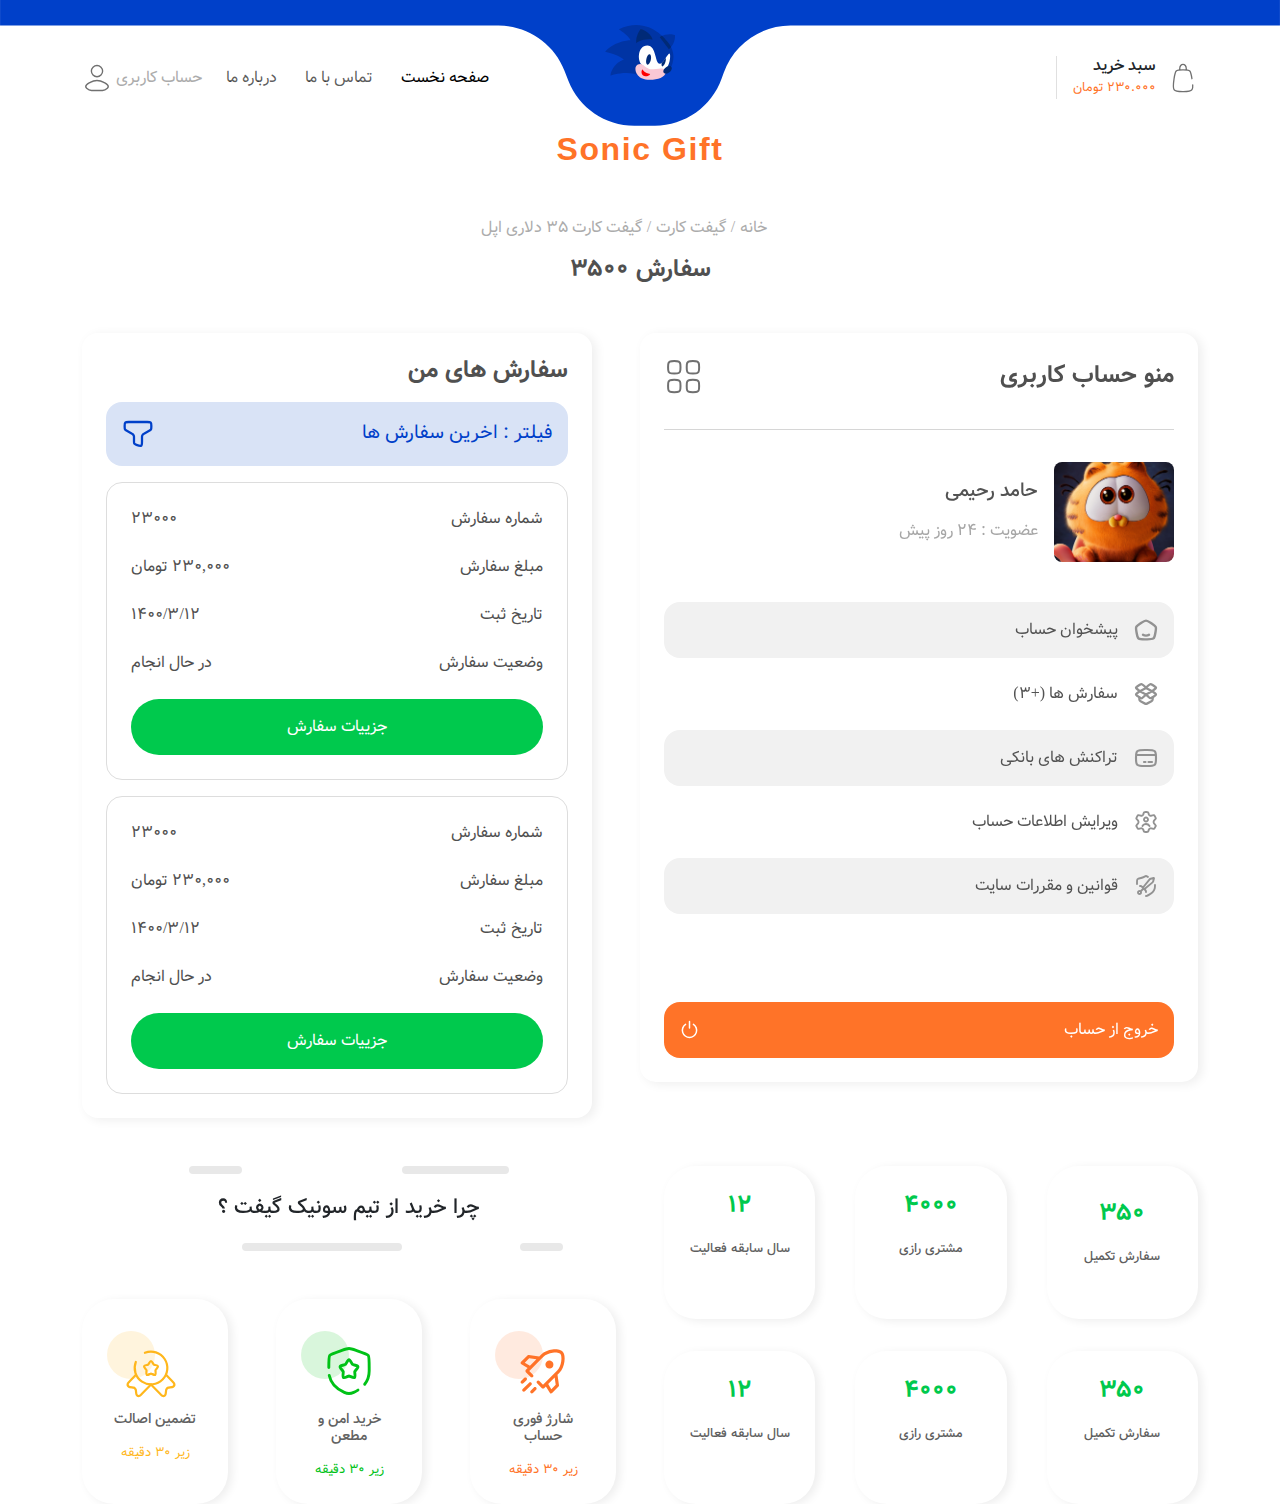
==== account.html @ 5f941d64 "completed" ====
<!DOCTYPE html>
<html lang="fa" dir="rtl">

<head>
    <meta charset="UTF-8">
    <meta name="viewport" content="width=device-width, initial-scale=1.0">
    <link rel="stylesheet" href="./assets/lib/bootstrap-5.3.2-dist/bootstrap-5.3.2-dist/css/bootstrap.rtl.min.css">
    <link rel="stylesheet" href="./font.css">
    <link rel="stylesheet" href="./main.css">
    <link rel="stylesheet" href="./account.css">

    <title>Sonic</title>
</head>

<body>
    <header>
        <div class="header-bg position-relative">

            <svg xmlns="http://www.w3.org/2000/svg" width="723" height="71" viewBox="0 0 723 71" fill="none">
                <path
                    d="M321.036 45.558L318.827 39.905C312.832 24.5618 298.044 14.463 281.571 14.463H81.3375H0V0H723V14.463H613.546H446.493C429.563 14.463 414.466 25.1212 408.8 41.0747L407.623 44.3883C401.956 60.3417 386.86 71 369.93 71H358.293C341.82 71 327.032 60.9012 321.036 45.558Z"
                    fill="#0040C9" />
            </svg>
            <a href="/" class="logo-container d-inline-block position-absolute z-1 top-50 start-50  translate-middle">

                <svg xmlns="http://www.w3.org/2000/svg" width="50" height="40" viewBox="0 0 50 40" fill="none">
                    <path
                        d="M9.88091 2.99971C9.88091 2.99971 16.4885 7.20442 18.2903 10.8081C18.2903 10.8081 7.7704 10.6603 0 19.0317C0 19.0317 8.08013 20.4184 13.5162 24.5971C13.5162 24.5971 5.48384 27.1564 3.87542 36.0353C3.87542 36.0353 17.2383 31.3655 26.3802 36.9949C26.3802 36.9949 45.3694 38.5892 48.2558 27.3564C50.337 19.2545 47.0723 14.7727 43.5175 10.8092C43.5175 10.8092 30.8425 -6.88012 9.88091 2.99971Z"
                        fill="#0034A4" />
                    <path
                        d="M45.6495 17.3985C45.6495 17.3985 50.6498 13.2775 49.9281 7.07205C49.9281 7.07205 44.4041 5.08978 39.1289 8.71633L45.6495 17.3985Z"
                        fill="#0034A4" />
                    <path
                        d="M30.2491 14.6914C36.8773 14.6914 35.4982 27.737 39.1139 27.737C41.5244 27.737 44.764 20.2817 45.9692 20.2817C47.2994 20.2817 46.4768 31.8482 41.2396 32.5068L29.3634 33.2121L27.2366 29.2433C22.67 26.9023 23.0188 14.6914 30.2491 14.6914Z"
                        fill="white" />
                    <path
                        d="M21.7422 31.4532C21.7422 30.0165 22.5823 27.9462 25.1242 27.9462C27.6662 27.9462 28.7138 30.8131 32.0915 31.5781C34.2118 32.0585 39.4902 30.5218 41.4258 31.2739C42.7386 31.7846 43.7178 32.6041 43.5145 33.7908C42.9092 37.338 37.8492 39.1768 32.0187 39.1768C23.3256 39.1768 21.7422 33.5289 21.7422 31.4532Z"
                        fill="#FAC8D5" />
                    <path
                        d="M32.7161 24.991C32.2532 27.0395 31.1697 28.5371 30.2948 28.3349C29.4211 28.1328 29.0874 26.3092 29.5504 24.2606C30.0133 22.2121 31.0968 20.7145 31.9717 20.9167C32.8455 21.1177 33.1791 22.9424 32.7161 24.991Z"
                        fill="#002A77" />
                    <path
                        d="M40.5445 27.0431C40.2684 28.2809 40.338 29.3079 40.7814 29.5492C41.3585 29.8644 42.342 28.7298 42.9767 27.0148C43.519 25.551 43.6287 24.1447 43.2907 23.5665C42.4213 24.8674 41.465 26.2422 40.5445 27.0431Z"
                        fill="#002A77" />
                    <path
                        d="M26.6506 31.6836C26.6506 31.6836 28.3373 34.7026 32.304 34.9972C32.304 34.9972 31.6161 36.6534 28.9513 36.6534C26.2865 36.6534 25.3986 33.8213 26.6506 31.6836Z"
                        fill="#FF0000" />
                    <path
                        d="M45.4743 34.1588C43.8507 35.113 42.1749 34.9489 41.7315 33.7915C41.2881 32.6341 42.2444 30.9213 43.8692 29.9671C45.4928 29.0129 47.1686 29.177 47.612 30.3345C48.0543 31.4919 47.098 33.2035 45.4743 34.1588Z"
                        fill="#002A77" />
                    <path
                        d="M27.6424 10.6119C31.3668 9.67071 34.0315 10.4195 34.0315 10.4195C32.3535 4.81286 25.5797 2.91644 25.5797 2.91644C25.5797 2.91644 21.7684 7.31677 22.3227 12.9897C23.1182 12.3844 24.7972 11.3313 27.6424 10.6119Z"
                        fill="#002A77" />
                    <path
                        d="M47.1895 15.7647C46.1973 13.9183 44.8801 12.3197 43.5162 10.7993C43.5162 10.7993 42.5664 9.47995 40.7699 7.76611C40.2244 8.0302 39.6756 8.33232 39.1289 8.70834L45.6495 17.3905C45.6495 17.3905 46.3505 16.8124 47.1895 15.7647Z"
                        fill="#002A77" />
                </svg>
            </a>
            <div class="menu-container d-flex justify-content-between align-items-center container mx-auto pt-4">
                <div class="right">
                    <div class="basket-container d-flex justify-content-start align-items-center gap-12">
                        <div class="basket-icon position-relative">
                            <span class="basket-dot position-absolute"></span>
                            <span class="basket-dot position-absolute"></span>
                            <span class="basket-notif position-absolute"></span>
                            <svg xmlns="http://www.w3.org/2000/svg" width="17" height="23" viewBox="0 0 17 23"
                                fill="none">
                                <path
                                    d="M6.00241 5.2V4.15C6.00241 3.31457 6.26555 2.51335 6.73395 1.92261C7.20234 1.33187 7.83762 1 8.50003 1C9.16244 1 9.79772 1.33187 10.2661 1.92261C10.7345 2.51335 10.9977 3.31457 10.9977 4.15V5.2M15.3468 12.0523C14.859 8.77525 14.6159 7.1362 13.6901 6.1681C12.7668 5.2 11.4447 5.2 8.79975 5.2H8.20032C5.55617 5.2 4.2341 5.2 3.30914 6.1681C2.38419 7.1362 2.14109 8.77525 1.65322 12.0523C0.96804 16.6607 0.625866 18.9644 1.62491 20.4827C2.62396 22.001 4.48219 22 8.19949 22H8.80058C12.5179 22 14.3769 22 15.3752 20.4827C15.9546 19.6007 16.0828 18.4562 15.9546 16.75"
                                    stroke="#707070" stroke-linecap="round" />
                            </svg>
                        </div>
                        <div class="basket-price pe-3">
                            <h6>سبد خرید</h6>
                            <span class="txt-second">230.000 تومان</span>
                        </div>
                    </div>
                    <div class="search-container"></div>
                </div>
                <div class="left text-end">
                    <nav class="navbar navbar-expand-lg ">
                        <div class="container-fluid gap-3 m-0 p-0">

                            <button class="navbar-toggler" type="button" data-bs-toggle="collapse"
                                data-bs-target="#navbarNavDropdown" aria-controls="navbarNavDropdown"
                                aria-expanded="false" aria-label="Toggle navigation">
                                <span class="navbar-toggler-icon"></span>
                            </button>
                            <div class="collapse navbar-collapse" id="navbarNavDropdown">
                                <ul class="navbar-nav gap-12">
                                    <li class="nav-item">
                                        <a class="nav-link active" aria-current="page" href="#">صفحه نخست</a>
                                    </li>

                                    <li class="nav-item">
                                        <a class="nav-link" href="#">تماس با ما</a>
                                    </li>

                                    <li class="nav-item">
                                        <a class="nav-link" href="#">درباره ما</a>
                                    </li>


                                </ul>
                            </div>
                            <a class="navbar-brand txt-light m-0" href="#">

                                حساب کاربری
                                <svg xmlns="http://www.w3.org/2000/svg" width="22" height="22" viewBox="0 0 22 22"
                                    fill="none">
                                    <path
                                        d="M6.0298 14.1918C4.73271 14.9636 1.33188 16.5403 3.40355 18.5139C4.41463 19.4773 5.54121 20.1666 6.95746 20.1666H15.0406C16.4578 20.1666 17.5844 19.4773 18.5955 18.5139C20.6671 16.5403 17.2663 14.9636 15.9692 14.1918C14.4639 13.3025 12.7475 12.8334 10.999 12.8334C9.25063 12.8334 7.53516 13.3025 6.0298 14.1918ZM15.125 5.95831C15.125 7.05233 14.6904 8.10154 13.9168 8.87513C13.1432 9.64872 12.094 10.0833 11 10.0833C9.90595 10.0833 8.85674 9.64872 8.08315 8.87513C7.30956 8.10154 6.87496 7.05233 6.87496 5.95831C6.87496 4.8643 7.30956 3.81509 8.08315 3.0415C8.85674 2.26791 9.90595 1.83331 11 1.83331C12.094 1.83331 13.1432 2.26791 13.9168 3.0415C14.6904 3.81509 15.125 4.8643 15.125 5.95831Z"
                                        stroke="#707070" stroke-linecap="round" stroke-linejoin="round" />
                                </svg>
                            </a>
                        </div>
                    </nav>
                </div>
            </div>
        </div>
        <h1 class="txt-second main-page-title text-center mt-4"> Sonic Gift</h1>
    </header>

    <main>

        <section class="page-details container mt-5">
            <div class=" page-details-header text-center">
                <nav class="breadcrumb-container">

                    <ul class="d-flex justify-content-center align-items-center">
                        <li><a href="">خانه </a></li>
                        <li><a href="">گیفت کارت </a></li>
                        <li><a href="">گیفت کارت 35 دلاری اپل</a></li>
                    </ul>

                </nav>
                <h2>سفارش 3500</h2>
            </div>
            <div class="mt-5 d-flex justify-content-between align-items-start gap-5">
                <div
                    class="account-info account-card rounded-4 p-4 d-flex flex-column justify-content-start align-items-start gap-3 ">
                    <div class="header w-100 d-flex justify-content-between align-items-center">
                        <h2>منو حساب کاربری</h2>
                        <svg xmlns="http://www.w3.org/2000/svg" width="20" height="19" viewBox="0 0 20 19" fill="none">
                            <path
                                d="M2.03711 13.9841C2.03711 12.7882 2.03711 12.1903 2.30657 11.7507C2.45722 11.5046 2.66378 11.298 2.90994 11.1474C3.34868 10.8779 3.9474 10.8779 5.14327 10.8779C6.33914 10.8779 6.93707 10.8779 7.37659 11.1474C7.62276 11.298 7.82932 11.5046 7.97996 11.7507C8.24942 12.1895 8.24942 12.7882 8.24942 13.9841C8.24942 15.1799 8.24942 15.7779 7.97996 16.2182C7.82932 16.4636 7.62276 16.6701 7.37659 16.8208C6.93785 17.0902 6.33914 17.0902 5.14327 17.0902C3.9474 17.0902 3.34946 17.0902 2.90994 16.8208C2.66405 16.6704 2.45728 16.4639 2.30657 16.2182C2.03711 15.7779 2.03711 15.1799 2.03711 13.9841ZM11.3556 13.9841C11.3556 12.7882 11.3556 12.1903 11.625 11.7507C11.7757 11.5046 11.9822 11.298 12.2284 11.1474C12.6672 10.8779 13.2659 10.8779 14.4617 10.8779C15.6576 10.8779 16.2555 10.8779 16.6958 11.1474C16.9412 11.298 17.1478 11.5046 17.2984 11.7507C17.5679 12.1895 17.5679 12.7882 17.5679 13.9841C17.5679 15.1799 17.5679 15.7779 17.2984 16.2182C17.1477 16.4636 16.9413 16.6701 16.6958 16.8208C16.2555 17.0902 15.6576 17.0902 14.4617 17.0902C13.2659 17.0902 12.6679 17.0902 12.2284 16.8208C11.9825 16.6704 11.7758 16.4639 11.625 16.2182C11.3556 15.7779 11.3556 15.1799 11.3556 13.9841ZM2.03711 4.66561C2.03711 3.46973 2.03711 2.8718 2.30657 2.43228C2.45722 2.18612 2.66378 1.97956 2.90994 1.82891C3.34868 1.55945 3.9474 1.55945 5.14327 1.55945C6.33914 1.55945 6.93707 1.55945 7.37659 1.82891C7.62276 1.97956 7.82932 2.18612 7.97996 2.43228C8.24942 2.87102 8.24942 3.46973 8.24942 4.66561C8.24942 5.86148 8.24942 6.45941 7.97996 6.89893C7.82932 7.1451 7.62276 7.35165 7.37659 7.5023C6.93785 7.77176 6.33914 7.77176 5.14327 7.77176C3.9474 7.77176 3.34946 7.77176 2.90994 7.5023C2.66396 7.35169 2.45718 7.14491 2.30657 6.89893C2.03711 6.46019 2.03711 5.86148 2.03711 4.66561ZM11.3556 4.66561C11.3556 3.46973 11.3556 2.8718 11.625 2.43228C11.7757 2.18612 11.9822 1.97956 12.2284 1.82891C12.6672 1.55945 13.2659 1.55945 14.4617 1.55945C15.6576 1.55945 16.2555 1.55945 16.6958 1.82891C16.9412 1.97956 17.1478 2.18612 17.2984 2.43228C17.5679 2.87102 17.5679 3.46973 17.5679 4.66561C17.5679 5.86148 17.5679 6.45941 17.2984 6.89893C17.1478 7.1451 16.9412 7.35165 16.6958 7.5023C16.2555 7.77176 15.6576 7.77176 14.4617 7.77176C13.2659 7.77176 12.6679 7.77176 12.2284 7.5023C11.9824 7.35169 11.7757 7.14491 11.625 6.89893C11.3556 6.46019 11.3556 5.86148 11.3556 4.66561Z"
                                stroke="#707070" stroke-linecap="round" stroke-linejoin="round" />
                        </svg>
                    </div>
                    <span class="hr-line d-inline-block w-100 my-3"></span>
                    <div class="profile d-flex justify-content-start align-items-center gap-3">
                        <div class="img-container rounded-3 overflow-hidden"
                            style="background-image: url(./assets/images/profile.jfif);">
                        </div>
                        <div>
                            <h5>حامد رحیمی</h5>
                            <p class="mt-3">عضویت : 24 روز پیش</p>
                        </div>
                    </div>

                    <ul class="account-tabs w-100 p-0 my-4 d-flex flex-column justify-content-start align-items-start gap-2"
                        id="account-tab" role="tablist">
                        <li class="p-3 rounded-4 w-100" role="presentation">
                            <button class="d-flex justify-content-start align-items-center gap-3 " id="account-main-tab"
                                data-bs-toggle="pill" data-bs-target="#main" type="button" role="tab"
                                aria-controls="account-main" aria-selected="true">
                                <svg xmlns="http://www.w3.org/2000/svg" width="15" height="14" viewBox="0 0 15 14"
                                    fill="none">
                                    <g clip-path="url(#clip0_339_3375)">
                                        <path
                                            d="M9.375 9.91663C8.875 10.2795 8.21875 10.5 7.5 10.5C6.78125 10.5 6.125 10.2795 5.625 9.91663"
                                            stroke="#929292" stroke-width="1.5" stroke-linecap="round"
                                            stroke-linejoin="round" />
                                        <path
                                            d="M1.47003 7.70813C1.24878 6.36763 1.13878 5.69796 1.41003 5.10354C1.68128 4.50913 2.28378 4.10313 3.48815 3.29054L4.38815 2.68329C5.88628 1.67238 6.63565 1.16663 7.50065 1.16663C8.3644 1.16663 9.11315 1.67238 10.6119 2.68329L11.5119 3.29054C12.7163 4.10313 13.3182 4.50971 13.59 5.10354C13.8613 5.69796 13.7513 6.36763 13.5307 7.70754L13.3425 8.85088C13.03 10.7502 12.8732 11.6999 12.1432 12.2669C11.4132 12.8339 10.3463 12.8333 8.21253 12.8333H6.78753C4.65315 12.8333 3.58628 12.8333 2.85628 12.2669C2.12628 11.6999 1.97003 10.7502 1.65753 8.85029L1.47003 7.70813Z"
                                            stroke="#929292" stroke-width="1.5" stroke-linecap="round"
                                            stroke-linejoin="round" />
                                    </g>
                                    <defs>
                                        <clipPath id="clip0_339_3375">
                                            <rect width="15" height="14" fill="white" />
                                        </clipPath>
                                    </defs>
                                </svg>
                                پیشخوان حساب
                            </button>
                        </li>
                        <li class="p-3 rounded-4 w-100" role="presentation">
                            <button class="d-flex justify-content-start align-items-center gap-3 active"
                                id="account-orders-tab" data-bs-toggle="pill" data-bs-target="#orders" type="button"
                                role="tab" aria-controls="account-orders" aria-selected="false">
                                <svg xmlns="http://www.w3.org/2000/svg" width="16" height="16" viewBox="0 0 16 16"
                                    fill="none">
                                    <g clip-path="url(#clip0_339_3391)">
                                        <path
                                            d="M3.55518 10.2227V11.5554C3.55518 12.32 3.69184 12.5587 4.37451 12.9067L7.33718 14.418C7.98784 14.75 8.01184 14.75 8.66251 14.418L11.6252 12.9067C12.3078 12.5587 12.4445 12.32 12.4445 11.5554V10.222M7.99984 3.92603L12.0738 6.14803L7.99984 8.37003L3.92584 6.14803L7.99984 3.92603Z"
                                            stroke="#929292" stroke-width="1.5" stroke-linecap="round"
                                            stroke-linejoin="round" />
                                        <path
                                            d="M9.73067 2.19338L8 3.75738L6.26934 2.19271C5.65867 1.64138 5.35334 1.36538 4.98 1.33604C4.60667 1.30671 4.26467 1.53138 3.58 1.98138L2.34267 2.79604C1.67867 3.23271 1.34667 3.45138 1.33467 3.77604C1.32267 4.10071 1.63734 4.34471 2.26734 4.83271L3.878 6.08138L2.26667 7.33004C1.63667 7.81804 1.32134 8.06204 1.33334 8.38671C1.34534 8.71138 1.678 8.93004 2.342 9.36671L4.244 10.6174C4.60934 10.8574 4.79134 10.9774 4.99067 10.9614C5.18934 10.946 5.352 10.7987 5.67734 10.5047L8 8.40471L9.73067 9.97004C10.3413 10.5214 10.646 10.7974 11.0193 10.8267C11.3927 10.856 11.7347 10.6314 12.4193 10.1814L13.6573 9.36671C14.322 8.93004 14.654 8.71138 14.6667 8.38671C14.6793 8.06204 14.3633 7.81804 13.7333 7.33004L12.1227 6.08138L13.7333 4.83271C14.3633 4.34471 14.6787 4.10071 14.6667 3.77604C14.6547 3.45138 14.322 3.23271 13.6573 2.79604L12.4187 1.98138C11.7347 1.53138 11.392 1.30671 11.0193 1.33604C10.6467 1.36538 10.3413 1.64204 9.73067 2.19338Z"
                                            stroke="#929292" stroke-width="1.5" stroke-linecap="round"
                                            stroke-linejoin="round" />
                                    </g>
                                    <defs>
                                        <clipPath id="clip0_339_3391">
                                            <rect width="16" height="16" fill="white" />
                                        </clipPath>
                                    </defs>
                                </svg>
                                سفارش ها (+3)
                            </button>
                        </li>
                        <li class="p-3 rounded-4 w-100" role="presentation">
                            <button class="d-flex justify-content-start align-items-center gap-3" id="account-lists-tab"
                                data-bs-toggle="pill" data-bs-target="#lists" type="button" role="tab"
                                aria-controls="account-lists" aria-selected="false">
                                <svg xmlns="http://www.w3.org/2000/svg" width="17" height="17" viewBox="0 0 17 17"
                                    fill="none">
                                    <path
                                        d="M7.08317 11.3334H8.14567M10.2707 11.3334H12.7498M1.4165 6.37504H15.5832M1.4165 8.50004C1.4165 5.99467 1.4165 4.74162 2.16238 3.90508C2.28185 3.77097 2.41266 3.64772 2.5548 3.53533C3.44375 2.83337 4.77471 2.83337 7.43734 2.83337H9.56234C12.225 2.83337 13.5559 2.83337 14.4442 3.53462C14.5868 3.64796 14.7178 3.77144 14.8373 3.90508C15.5832 4.74092 15.5832 5.99467 15.5832 8.50004C15.5832 11.0054 15.5832 12.2585 14.8373 13.095C14.7172 13.2294 14.5857 13.3531 14.4442 13.4647C13.5559 14.1667 12.2257 14.1667 9.56234 14.1667H7.43734C4.77471 14.1667 3.44375 14.1667 2.5548 13.4655C2.41353 13.3535 2.28223 13.2296 2.16238 13.095C1.4165 12.2592 1.4165 11.0054 1.4165 8.50004Z"
                                        stroke="#929292" stroke-width="1.5" stroke-linecap="round"
                                        stroke-linejoin="round" />
                                </svg>
                                تراکنش های بانکی
                            </button>
                        </li>
                        <li class="p-3 rounded-4 w-100" role="presentation">
                            <button class="d-flex justify-content-start align-items-center gap-3" id="account-edit-tab"
                                data-bs-toggle="pill" data-bs-target="#edit" type="button" role="tab"
                                aria-controls="account-edit" aria-selected="false">
                                <svg xmlns="http://www.w3.org/2000/svg" width="19" height="19" viewBox="0 0 19 19"
                                    fill="none">
                                    <path
                                        d="M16.8768 5.65328L16.4857 4.97562C16.1905 4.46262 16.0424 4.20612 15.7907 4.10399C15.5397 4.00108 15.2555 4.08262 14.6863 4.24333L13.7205 4.51566C13.3571 4.59958 12.9763 4.55208 12.6454 4.38108L12.3786 4.22749C12.0943 4.04534 11.8758 3.77711 11.7547 3.46195L11.4903 2.67187C11.3162 2.14937 11.2291 1.88812 11.0225 1.73928C10.8158 1.58887 10.5403 1.58887 9.99091 1.58887H9.1082C8.55879 1.58887 8.28408 1.58887 8.07666 1.73928C7.87003 1.88812 7.78374 2.14937 7.60958 2.67187L7.34516 3.46195C7.22394 3.77722 7.00507 4.04547 6.72054 4.22749L6.45374 4.38187C6.12283 4.55208 5.74124 4.59958 5.37866 4.51645L4.41283 4.24333C3.84362 4.08262 3.55941 4.00187 3.30845 4.10399C3.0567 4.20612 2.90866 4.46262 2.61337 4.97483L2.22308 5.65328C1.94599 6.13462 1.80745 6.37449 1.83437 6.6302C1.86129 6.8867 2.04654 7.09253 2.41704 7.50499L3.23324 8.41778C3.43274 8.67033 3.57445 9.11049 3.57445 9.50633C3.57445 9.90216 3.43274 10.3423 3.23404 10.5949L2.41704 11.5069C2.04654 11.9193 1.86129 12.126 1.83437 12.3817C1.80745 12.6374 1.9452 12.878 2.22229 13.3586L2.61337 14.037C2.90866 14.5492 3.0567 14.8057 3.30845 14.9079C3.5602 15.01 3.84362 14.93 4.41283 14.7685L5.37866 14.4962C5.74195 14.413 6.12293 14.4607 6.45453 14.6308L6.72054 14.7844C7.00554 14.9665 7.22404 15.2356 7.34437 15.5507L7.60878 16.34C7.78295 16.8625 7.87003 17.1237 8.07666 17.2742C8.28408 17.423 8.55879 17.423 9.1082 17.423H9.99091C10.5403 17.423 10.8158 17.423 11.0225 17.2734C11.2291 17.1237 11.3162 16.8625 11.4895 16.34L11.7547 15.5507C11.8751 15.2348 12.0936 14.9665 12.3786 14.7844L12.6446 14.6308C12.9771 14.4606 13.3571 14.4123 13.7212 14.4962L14.6871 14.7685C15.2555 14.93 15.5397 15.0108 15.7907 14.9087C16.0424 14.8057 16.1905 14.5492 16.4857 14.037L16.876 13.3586C17.1531 12.878 17.2917 12.6382 17.2647 12.3817C17.2378 12.1252 17.0526 11.9193 16.6821 11.5069L15.8659 10.5949C15.6664 10.3415 15.5247 9.90216 15.5247 9.50633C15.5247 9.11049 15.6664 8.67033 15.8651 8.41778L16.6821 7.50499C17.0526 7.09333 17.2378 6.8867 17.2647 6.6302C17.2917 6.3737 17.1539 6.13462 16.8768 5.65328Z"
                                        stroke="#929292" stroke-width="1.5" stroke-linecap="round"
                                        stroke-linejoin="round" />
                                    <path
                                        d="M6.729 12.6667C7.0098 12.1803 7.41371 11.7765 7.90011 11.4957C8.3865 11.215 8.93824 11.0673 9.49984 11.0675C10.6842 11.0675 11.7173 11.7103 12.2707 12.6667M11.0832 7.52083C11.0832 7.94076 10.9164 8.34349 10.6194 8.64042C10.3225 8.93735 9.91976 9.10417 9.49984 9.10417C9.07991 9.10417 8.67718 8.93735 8.38025 8.64042C8.08332 8.34349 7.9165 7.94076 7.9165 7.52083C7.9165 7.10091 8.08332 6.69818 8.38025 6.40125C8.67718 6.10432 9.07991 5.9375 9.49984 5.9375C9.91976 5.9375 10.3225 6.10432 10.6194 6.40125C10.9164 6.69818 11.0832 7.10091 11.0832 7.52083Z"
                                        stroke="#929292" stroke-width="1.5" stroke-linecap="round"
                                        stroke-linejoin="round" />
                                </svg>
                                ویرایش اطلاعات حساب
                            </button>
                        </li>
                        <li class="p-3 rounded-4 w-100" role="presentation">
                            <button class="d-flex justify-content-start align-items-center gap-3"
                                id="account-policy-tab" data-bs-toggle="pill" data-bs-target="#policy" type="button"
                                role="tab" aria-controls="account-policy" aria-selected="false">
                                <svg xmlns="http://www.w3.org/2000/svg" width="19" height="19" viewBox="0 0 19 19"
                                    fill="none">
                                    <path
                                        d="M5.19729 15.485C4.97463 15.7078 4.67258 15.833 4.35761 15.8331C4.04264 15.8332 3.74054 15.7081 3.51777 15.4854C3.295 15.2628 3.16981 14.9607 3.16973 14.6458C3.16966 14.3308 3.29471 14.0287 3.51737 13.8059C3.62768 13.6956 3.75863 13.6081 3.90275 13.5484C4.04687 13.4887 4.20134 13.458 4.35733 13.458C4.51333 13.458 4.6678 13.4887 4.81192 13.5484C4.95604 13.6081 5.08699 13.6956 5.19729 13.8059C5.3076 13.9162 5.3951 14.0472 5.45479 14.1913C5.51449 14.3354 5.54521 14.4899 5.54521 14.6459C5.54521 14.8019 5.51449 14.9563 5.45479 15.1005C5.3951 15.2446 5.3076 15.3755 5.19729 15.4858M4.75317 9.50004H5.04688C5.25492 9.49998 5.46093 9.54092 5.65315 9.62052C5.84536 9.70013 6.02 9.81683 6.16708 9.96396L9.03925 12.8361C9.3362 13.133 9.50308 13.5356 9.50317 13.9555V14.25M8.32042 11.875L14.6902 6.62946C14.9541 6.41294 15.141 6.11693 15.223 5.78554L15.8286 3.36462C15.8356 3.3379 15.8354 3.30983 15.8282 3.28318C15.8209 3.25653 15.8069 3.23223 15.7873 3.21271C15.7678 3.19318 15.7435 3.1791 15.7169 3.17187C15.6902 3.16463 15.6621 3.16449 15.6354 3.17146L13.2145 3.77708C12.8831 3.85906 12.5871 4.04594 12.3706 4.30987L7.125 10.6796M11.0121 2.29033C10.1808 1.81929 9.76442 1.58337 9.5 1.58337C9.23558 1.58337 8.81996 1.8185 7.9895 2.28954C7.18596 2.74554 6.34442 3.02737 5.52267 3.20075C3.89183 3.54592 3.07642 3.71771 2.72571 4.14283C2.375 4.56796 2.375 5.23533 2.375 6.5685V7.88662M9.5 17.4167C9.74911 17.4167 9.994 17.384 10.2347 17.3185C10.6226 17.2132 10.9883 16.986 11.719 16.53C13.3515 15.5135 14.1677 15.0061 14.7867 14.353C15.5443 13.5561 16.0949 12.5857 16.3907 11.5267C16.5886 10.8118 16.6203 10.0407 16.625 8.70837M5.14583 13.8542L7.52083 11.4792"
                                        stroke="#929292" stroke-width="1.5" stroke-linecap="round"
                                        stroke-linejoin="round" />
                                </svg>
                                قوانین و مقررات سایت
                            </button>
                        </li>
                    </ul>

                    <a href="#"
                        class="button-second d-flex justify-content-between align-items-center rounded-4 p-3 w-100 mt-5">
                        خروج از حساب

                        <svg xmlns="http://www.w3.org/2000/svg" width="19" height="19" viewBox="0 0 19 19" fill="none">
                            <path
                                d="M5.55978 4.35421C4.28456 5.20048 3.31572 6.43489 2.79671 7.87468C2.2777 9.31448 2.23609 10.8831 2.67806 12.3484C3.12002 13.8137 4.02207 15.0977 5.25064 16.0104C6.47922 16.9231 7.96903 17.4159 9.49951 17.4159C11.03 17.4159 12.5198 16.9231 13.7484 16.0104C14.977 15.0977 15.879 13.8137 16.321 12.3484C16.7629 10.8831 16.7213 9.31448 16.2023 7.87468C15.6833 6.43489 14.7145 5.20048 13.4392 4.35421M9.49991 1.58337V7.91671"
                                stroke="white" stroke-width="1.5" stroke-linecap="round" stroke-linejoin="round" />
                        </svg>
                    </a>


                </div>
                <div class="tab-content account-details account-card">


                    <div class="tab-pane fade   rounded-4 p-4" id="main" role="tabpanel" aria-labelledby="main-tab">
                        <h2>داشبورد حساب </h2>
                        <p class="my-3"> محمد خوش اومدید ! محمد نیستید ؟ <a href="#" class="txt-main">خروج از حساب</a>
                        </p>
                        <a href="#" class="py-3 px-4 rounded-4 button-main-light d-inline-block">بازدید از فروشگاه</a>
                    </div>
                    <div class="tab-pane fade show active w-100 rounded-4 p-4" id="orders" role="tabpanel"
                        aria-labelledby="orders-tab">
                        <div class="d-flex justify-content-start align-items-stretch gap-3 flex-column ">
                            <h2>سفارش های من</h2>
                            <div
                                class="button-main-light w-100 d-flex justify-content-between align-items-center p-3 rounded-4">
                                فیلتر : اخرین سفارش ها
                                <svg xmlns="http://www.w3.org/2000/svg" width="21" height="21" viewBox="0 0 21 21"
                                    fill="none">
                                    <path
                                        d="M16.625 2.625H4.375C3.13775 2.625 2.51913 2.625 2.135 2.9855C1.75088 3.346 1.75 3.927 1.75 5.08813V5.69188C1.75 6.59925 1.75 7.05338 1.9775 7.42963C2.205 7.80588 2.61887 8.04037 3.44925 8.50762L5.99813 9.94262C6.55462 10.2559 6.83375 10.4125 7.03325 10.5857C7.448 10.9454 7.7035 11.3689 7.819 11.8895C7.875 12.138 7.875 12.4303 7.875 13.0139V15.3501C7.875 16.1455 7.875 16.5436 8.0955 16.8534C8.316 17.164 8.708 17.3171 9.49025 17.6234C11.1344 18.2656 11.956 18.5867 12.5405 18.221C13.125 17.8552 13.125 17.0205 13.125 15.3492V13.013C13.125 12.4302 13.125 12.138 13.181 11.8886C13.2909 11.3786 13.5677 10.9199 13.9676 10.5849C14.1663 10.4125 14.4454 10.2559 15.0019 9.94175L17.5508 8.50675C18.3803 8.04038 18.7959 7.80675 19.0225 7.4305C19.25 7.05425 19.25 6.59925 19.25 5.691V5.08725C19.25 3.927 19.25 3.346 18.865 2.9855C18.4817 2.625 17.8631 2.625 16.625 2.625Z"
                                        stroke="#0040C9" stroke-width="1.5" />
                                </svg>
                            </div>
                            <div
                                class="order-detail p-4 rounded-4 d-flex flex-column justify-content-start align-items-start gap-4">

                                <div class="d-flex justify-content-between align-items-center w-100">
                                    <span class="title">شماره سفارش</span>
                                    <span class="status">23000</span>
                                </div>
                                <div class="d-flex justify-content-between align-items-center w-100">
                                    <span class="title">مبلغ سفارش</span>
                                    <span class="status">230,000 تومان</span>
                                </div>
                                <div class="d-flex justify-content-between align-items-center w-100">
                                    <span class="title">تاریخ ثبت</span>
                                    <span class="status">1400/3/12</span>
                                </div>
                                <div class="d-flex justify-content-between align-items-center w-100">
                                    <span class="title">وضعیت سفارش</span>
                                    <span class="status">در حال انجام</span>
                                </div>
                                <a href="#" class="button-success rounded-pill p-3 w-100 text-center">جزییات سفارش</a>
                            </div>
                            <div
                                class="order-detail p-4 rounded-4 d-flex flex-column justify-content-start align-items-start gap-4">

                                <div class="d-flex justify-content-between align-items-center w-100">
                                    <span class="title">شماره سفارش</span>
                                    <span class="status">23000</span>
                                </div>
                                <div class="d-flex justify-content-between align-items-center w-100">
                                    <span class="title">مبلغ سفارش</span>
                                    <span class="status">230,000 تومان</span>
                                </div>
                                <div class="d-flex justify-content-between align-items-center w-100">
                                    <span class="title">تاریخ ثبت</span>
                                    <span class="status">1400/3/12</span>
                                </div>
                                <div class="d-flex justify-content-between align-items-center w-100">
                                    <span class="title">وضعیت سفارش</span>
                                    <span class="status">در حال انجام</span>
                                </div>
                                <a href="#" class="button-success rounded-pill p-3 w-100 text-center">جزییات سفارش</a>
                            </div>
                        </div>
                    </div>
                    <div class="tab-pane fade  w-100 rounded-4 p-4" id="lists" role="tabpanel"
                        aria-labelledby="lists-tab">
                        <div class="d-flex justify-content-start align-items-stretch gap-3 flex-column ">
                            <h2>تراکنش های بانکی</h2>
                            <div
                                class="button-main-light w-100 d-flex justify-content-between align-items-center p-3 rounded-4">
                                فیلتر : اخرین تراکنش ها
                                <svg xmlns="http://www.w3.org/2000/svg" width="21" height="21" viewBox="0 0 21 21"
                                    fill="none">
                                    <path
                                        d="M16.625 2.625H4.375C3.13775 2.625 2.51913 2.625 2.135 2.9855C1.75088 3.346 1.75 3.927 1.75 5.08813V5.69188C1.75 6.59925 1.75 7.05338 1.9775 7.42963C2.205 7.80588 2.61887 8.04037 3.44925 8.50762L5.99813 9.94262C6.55462 10.2559 6.83375 10.4125 7.03325 10.5857C7.448 10.9454 7.7035 11.3689 7.819 11.8895C7.875 12.138 7.875 12.4303 7.875 13.0139V15.3501C7.875 16.1455 7.875 16.5436 8.0955 16.8534C8.316 17.164 8.708 17.3171 9.49025 17.6234C11.1344 18.2656 11.956 18.5867 12.5405 18.221C13.125 17.8552 13.125 17.0205 13.125 15.3492V13.013C13.125 12.4302 13.125 12.138 13.181 11.8886C13.2909 11.3786 13.5677 10.9199 13.9676 10.5849C14.1663 10.4125 14.4454 10.2559 15.0019 9.94175L17.5508 8.50675C18.3803 8.04038 18.7959 7.80675 19.0225 7.4305C19.25 7.05425 19.25 6.59925 19.25 5.691V5.08725C19.25 3.927 19.25 3.346 18.865 2.9855C18.4817 2.625 17.8631 2.625 16.625 2.625Z"
                                        stroke="#0040C9" stroke-width="1.5" />
                                </svg>
                            </div>
                            <div
                                class="order-detail p-4 rounded-4 d-flex flex-column justify-content-start align-items-start gap-4">

                                <div class="d-flex justify-content-between align-items-center w-100">
                                    <span class="title">شماره سفارش</span>
                                    <span class="status">23000</span>
                                </div>
                                <div class="d-flex justify-content-between align-items-center w-100">
                                    <span class="title">مبلغ سفارش</span>
                                    <span class="status">230,000 تومان</span>
                                </div>
                                <div class="d-flex justify-content-between align-items-center w-100">
                                    <span class="title">تاریخ ثبت</span>
                                    <span class="status">1400/3/12</span>
                                </div>
                                <div class="d-flex justify-content-between align-items-center w-100">
                                    <span class="title">وضعیت سفارش</span>
                                    <span class="status">در حال انجام</span>
                                </div>
                                <a href="#" class="button-main rounded-pill p-3 w-100 text-center">جزییات سفارش</a>
                            </div>
                            <div
                                class="order-detail p-4 rounded-4 d-flex flex-column justify-content-start align-items-start gap-4">

                                <div class="d-flex justify-content-between align-items-center w-100">
                                    <span class="title">شماره سفارش</span>
                                    <span class="status">23000</span>
                                </div>
                                <div class="d-flex justify-content-between align-items-center w-100">
                                    <span class="title">مبلغ سفارش</span>
                                    <span class="status">230,000 تومان</span>
                                </div>
                                <div class="d-flex justify-content-between align-items-center w-100">
                                    <span class="title">تاریخ ثبت</span>
                                    <span class="status">1400/3/12</span>
                                </div>
                                <div class="d-flex justify-content-between align-items-center w-100">
                                    <span class="title">وضعیت سفارش</span>
                                    <span class="status">در حال انجام</span>
                                </div>
                                <a href="#" class="button-main rounded-pill p-3 w-100 text-center">جزییات سفارش</a>
                            </div>
                        </div>
                    </div>
                    <div class="tab-pane shadow-card-0 fade w-100" id="edit" role="tabpanel" aria-labelledby="edit-tab">
                        <div
                            class="shadow-card  rounded-4 p-4 d-flex justify-content-start align-items-start gap-3 flex-column">
                            <h2>اطلاعات حساب</h2>
                            <div class="profile d-flex justify-content-start align-items-start gap-3">
                                <div class="img-container position-relative rounded-3 overflow-hidden"
                                    style="background-image: url(./assets/images/profile.jfif);">
                                    <div
                                        class="change-profile position-absolute top-0 start-0 w-100 h-100 d-flex justify-content-center align-items-center">
                                        <input type="file"
                                            class="position-absolute w-100 h-100 top-0 start-0 opacity-0">
                                        <svg xmlns="http://www.w3.org/2000/svg" width="18" height="18"
                                            viewBox="0 0 18 18" fill="none">
                                            <path
                                                d="M9.75 2.2515C9.3975 2.2505 9.0225 2.25 8.625 2.25C5.2665 2.25 3.5865 2.25 2.54325 3.29325C1.5 4.3365 1.5 6.01575 1.5 9.375C1.5 12.7335 1.5 14.4135 2.54325 15.4567C3.5865 16.5 5.26575 16.5 8.625 16.5C11.9835 16.5 13.6635 16.5 14.7067 15.4567C15.7102 14.4525 15.7485 12.8602 15.7493 9.75"
                                                stroke="white" stroke-linecap="round" stroke-linejoin="round" />
                                            <path
                                                d="M1.5 10.6012C1.965 10.5337 2.433 10.5007 2.904 10.5022C4.893 10.4602 6.83325 11.0797 8.379 12.2505C9.8115 13.3365 10.8188 14.8305 11.25 16.5"
                                                stroke="white" stroke-linecap="round" stroke-linejoin="round" />
                                            <path
                                                d="M15.75 12.672C14.8688 12.2257 13.9567 11.9992 13.0395 12C11.6512 11.9947 10.2765 12.5047 9 13.5M12.75 3.375C13.1182 2.9955 14.1 1.5 14.625 1.5M14.625 1.5C15.15 1.5 16.1318 2.9955 16.5 3.375M14.625 1.5V7.5"
                                                stroke="white" stroke-linecap="round" stroke-linejoin="round" />
                                        </svg>
                                    </div>
                                </div>
                                <div>
                                    <h5>حامد رحیمی</h5>
                                    <p class="mt-3">عضویت : 24 روز پیش</p>
                                </div>
                            </div>
                            <p class="txt-second">توجه : حداکثر حجم تصویر 3 مگابایت با فرمت های (png / jpg)</p>
                            <form action=""
                                class="user-info mt-3 w-100 d-flex justify-content-start align-items-stretch flex-column gap-3">
                                <label for="name">نام و نام خانوادگی</label>
                                <input type="text" id="name" name="" class="p-3 rounded-4">
                                <label for="phonenumber">شماره تماس</label>
                                <input type="tel" id="phonenumber" name="" class="p-3 rounded-4">
                                <label for="email">ایمیل</label>
                                <input type="email" id="email" name="" class="p-3 rounded-4">
                                <button type="submit" class="button-main d-inline-block p-3 px-4 rounded-pill">ثبت
                                    اطاعات </button>
                            </form>
                        </div>
                        <div
                            class="shadow-card   rounded-4 p-4 mt-4 d-flex justify-content-start align-items-start gap-3 flex-column">
                            <h2>تغییر رمز عبور</h2>
                            <form action=""
                                class="user-info mt-3 w-100 d-flex justify-content-start align-items-stretch flex-column gap-3">
                                <label for="password">رمز عبور فعلی</label>
                                <input type="text" id="password" name="" class="p-3 rounded-4">
                                <label for="new-password">رمز عبور جدید</label>
                                <input type="text" id="new-password" name="" class="p-3 rounded-4">
                                <label for="re-password">تایید رمز عبور جدید</label>
                                <input type="text" id="re-password" name="" class="p-3 rounded-4">
                                <button type="submit" class="button-second d-inline-block p-3 px-4 rounded-pill">تغییر
                                    رمز عبور</button>
                            </form>
                        </div>

                    </div>
                    <div class="tab-pane fade shadow-card-0" id="policy" role="tabpanel" aria-labelledby="policy-tab">
                        <div class="d-flex flex-column shadow-card-0 justify-content-start align-items-stretch gap-3">
                            <div class="shadow-m p-4 rounded-4">
                                <h2>سفارش 3500</h2>
                                <p class="p-4 rounded-4 button-success-light mt-3">سفارش 3500 تکمیل شده است </p>
                            </div>
                            <div
                                class="basket-info basket-card p-0 shadow-card-0 d-flex flex-column justify-content-start align-items-start gap-3">
                                <div
                                    class=" basket-page-card overflow-hidden rounded-4 p-3 shadow-m mb-3 w-100 d-flex justify-content-start align-items-center gap-3 position-relative mb-3">
                                    <div class="card-shape position-absolute rounded-4"></div>
                                    <div class="rounded-4 overflow-hidden img-container">
                                        <img src="./assets/images/big-card.png" class="w-100" alt="">
                                    </div>
                                    <div class="d-flex justify-content-start align-items-start gap-2 flex-column">
                                        <h6 class="d-flex justify-content-start align-items-center gap-3">
                                            گیفت کارت 35 دلاری اپل
                                            <span class="card-flag d-inline-block rounded-circle overflow-hidden">
                                                <img src="./assets/images/usa.png" class="w-100" alt="">
                                            </span>
                                        </h6>
                                        <p class="card-price">370.000 تومان</p>
                                        <div class="d-flex justify-content-start align-items-center gap-3">

                                            <div
                                                class="counter-section p-2 rounded-2 d-flex justify-content-between align-items-center">
                                                <button
                                                    class="minus rounded-2 d-flex justify-content-center align-items-center">
                                                    <svg xmlns="http://www.w3.org/2000/svg" width="14" height="14"
                                                        viewBox="0 0 14 14" fill="none">
                                                        <path d="M11.6673 7H2.33398" stroke="white" stroke-width="2"
                                                            stroke-linecap="round" stroke-linejoin="round" />
                                                    </svg>
                                                </button>
                                                <span class="count-number">
                                                    1
                                                </span>
                                                <button
                                                    class="add  rounded-2 d-flex justify-content-center align-items-center">
                                                    <svg xmlns="http://www.w3.org/2000/svg" width="14" height="14"
                                                        viewBox="0 0 14 14" fill="none">
                                                        <path d="M7.00065 2.33331V11.6666M11.6673 6.99998H2.33398"
                                                            stroke="white" stroke-width="2" stroke-linecap="round"
                                                            stroke-linejoin="round" />
                                                    </svg>
                                                </button>
                                            </div>
                                            <button class="button-second p-2 rounded-3">
                                                <svg xmlns="http://www.w3.org/2000/svg" width="14" height="14"
                                                    viewBox="0 0 14 14" fill="none">
                                                    <path
                                                        d="M11.375 3.20835L11.0133 9.05627C10.9212 10.5502 10.8751 11.2974 10.5 11.8347C10.3148 12.1002 10.0764 12.3243 9.8 12.4927C9.24175 12.8334 8.49333 12.8334 6.9965 12.8334C5.49733 12.8334 4.74775 12.8334 4.18833 12.4921C3.91177 12.3234 3.67337 12.0989 3.48833 11.8329C3.11383 11.2951 3.06833 10.5467 2.9785 9.05044L2.625 3.20835M5.25 6.84544H8.75M6.125 9.13152H7.875M1.75 3.20835H12.25M9.36542 3.20835L8.96758 2.38702C8.70275 1.84102 8.57092 1.5686 8.34283 1.39827C8.29217 1.36054 8.23852 1.32698 8.18242 1.29794C7.92983 1.16669 7.6265 1.16669 7.01983 1.16669C6.39858 1.16669 6.08767 1.16669 5.83042 1.30319C5.77355 1.33364 5.71931 1.36876 5.66825 1.40819C5.43725 1.58494 5.30833 1.86785 5.0505 2.4331L4.69758 3.20835"
                                                        stroke="white" stroke-linecap="round" stroke-linejoin="round" />
                                                </svg>
                                            </button>
                                        </div>
                                    </div>
                                </div>
                                <div
                                    class=" basket-page-card overflow-hidden rounded-4 p-3 shadow-m mb-3 w-100 d-flex justify-content-start align-items-center gap-3 position-relative mb-3">
                                    <div class="card-shape position-absolute rounded-4"></div>
                                    <div class="rounded-4 overflow-hidden img-container">
                                        <img src="./assets/images/big-card.png" class="w-100" alt="">
                                    </div>
                                    <div class="d-flex justify-content-start align-items-start gap-2 flex-column">
                                        <h6 class="d-flex justify-content-start align-items-center gap-3">
                                            گیفت کارت 35 دلاری اپل
                                            <span class="card-flag d-inline-block rounded-circle overflow-hidden">
                                                <img src="./assets/images/usa.png" class="w-100" alt="">
                                            </span>
                                        </h6>
                                        <p class="card-price">370.000 تومان</p>
                                        <div class="d-flex justify-content-start align-items-center gap-3">

                                            <div
                                                class="counter-section p-2 rounded-2 d-flex justify-content-between align-items-center">
                                                <button
                                                    class="minus rounded-2 d-flex justify-content-center align-items-center">
                                                    <svg xmlns="http://www.w3.org/2000/svg" width="14" height="14"
                                                        viewBox="0 0 14 14" fill="none">
                                                        <path d="M11.6673 7H2.33398" stroke="white" stroke-width="2"
                                                            stroke-linecap="round" stroke-linejoin="round" />
                                                    </svg>
                                                </button>
                                                <span class="count-number">
                                                    1
                                                </span>
                                                <button
                                                    class="add  rounded-2 d-flex justify-content-center align-items-center">
                                                    <svg xmlns="http://www.w3.org/2000/svg" width="14" height="14"
                                                        viewBox="0 0 14 14" fill="none">
                                                        <path d="M7.00065 2.33331V11.6666M11.6673 6.99998H2.33398"
                                                            stroke="white" stroke-width="2" stroke-linecap="round"
                                                            stroke-linejoin="round" />
                                                    </svg>
                                                </button>
                                            </div>
                                            <button class="button-second p-2 rounded-3">
                                                <svg xmlns="http://www.w3.org/2000/svg" width="14" height="14"
                                                    viewBox="0 0 14 14" fill="none">
                                                    <path
                                                        d="M11.375 3.20835L11.0133 9.05627C10.9212 10.5502 10.8751 11.2974 10.5 11.8347C10.3148 12.1002 10.0764 12.3243 9.8 12.4927C9.24175 12.8334 8.49333 12.8334 6.9965 12.8334C5.49733 12.8334 4.74775 12.8334 4.18833 12.4921C3.91177 12.3234 3.67337 12.0989 3.48833 11.8329C3.11383 11.2951 3.06833 10.5467 2.9785 9.05044L2.625 3.20835M5.25 6.84544H8.75M6.125 9.13152H7.875M1.75 3.20835H12.25M9.36542 3.20835L8.96758 2.38702C8.70275 1.84102 8.57092 1.5686 8.34283 1.39827C8.29217 1.36054 8.23852 1.32698 8.18242 1.29794C7.92983 1.16669 7.6265 1.16669 7.01983 1.16669C6.39858 1.16669 6.08767 1.16669 5.83042 1.30319C5.77355 1.33364 5.71931 1.36876 5.66825 1.40819C5.43725 1.58494 5.30833 1.86785 5.0505 2.4331L4.69758 3.20835"
                                                        stroke="white" stroke-linecap="round" stroke-linejoin="round" />
                                                </svg>
                                            </button>
                                        </div>
                                    </div>
                                </div>
                            </div>
                            <div
                                class="basket-details basket-card shadow-m rounded-4 p-4 d-flex flex-column justify-content-start align-items-start gap-3">
                                <h2>صورت حساب </h2>
                                <span class="hr-line d-inline-block w-100"></span>
                                <div class="invoice d-flex w-100 justify-content-between align-items-center my-2">
                                    <span class="invoice-title">مجموع کل</span>
                                    <span class="invoice-number">240.000 تومان</span>
                                </div>
                                <div class="invoice d-flex w-100 justify-content-between align-items-center my-2">
                                    <span class="invoice-title">مجموع تخفیف ها</span>
                                    <span class="invoice-number">110.000 تومان</span>
                                </div>
                                <div class="invoice d-flex w-100 justify-content-between align-items-center my-2">
                                    <span class="invoice-title">هرینه ارسال</span>
                                    <span class="invoice-number">0 تومان</span>
                                </div>
                                <div class="invoice final w-100 d-flex justify-content-between align-items-center my-2">
                                    <span class="invoice-title">قابل پرداخت</span>
                                    <span class="invoice-number">110.000 تومان</span>
                                </div>


                                <button class="button-main px-4 py-3 rounded-4">
                                    خرید مجدد این سفارش
                                </button>
                            </div>

                        </div>
                    </div>
                </div>
            </div>
        </section>




        <section class="why-us-counter mt-5">
            <div class="container d-flex justify-content-between align-items-stretch gap-5">
                <div class="counter">
                    <div class="count-box shadow-m p-4 radius-2r">
                        <span class="txt-success">350</span>
                        <p>سفارش تکمیل</p>
                    </div>
                    <div class="count-box shadow-m p-3 radius-2r">
                        <span class="txt-success">4000</span>
                        <p>مشتری رازی</p>
                    </div>
                    <div class="count-box shadow-m p-3 radius-2r">
                        <span class="txt-success">12</span>
                        <p>سال سابقه فعالیت</p>
                    </div>
                    <div class="count-box shadow-m p-3 radius-2r">
                        <span class="txt-success">350</span>
                        <p>سفارش تکمیل</p>
                    </div>
                    <div class="count-box shadow-m p-3 radius-2r">
                        <span class="txt-success">4000</span>
                        <p> مشتری رازی</p>
                    </div>
                    <div class="count-box shadow-m p-3 radius-2r">
                        <span class="txt-success">12</span>
                        <p>سال سابقه فعالیت</p>
                    </div>
                </div>
                <div class="why-us">
                    <h4 class="text-center position-relative">چرا خرید از تیم سونیک گیفت ؟
                        <span class="border-h rounded-pill position-absolute top-0 border-h-1"
                            style="--right: 20% ; --width: 20%"></span>
                        <span class="border-h rounded-pill position-absolute top-0 border-h-2 "
                            style="--right: 70% ; --width: 10%"></span>
                        <span class="border-h rounded-pill position-absolute bottom-0 border-h-3 "
                            style="--right: 10% ; --width: 8%"></span>
                        <span class="border-h rounded-pill position-absolute bottom-0 border-h-4 "
                            style="--right: 40% ; --width: 30%"></span>


                    </h4>
                    <div class="d-flex why-us-cards mt-5 gap-5">
                        <div class="why-us-card text-center p-4 pt-5 radius-2r shadow-m" style="--bg:#FF7328">
                            <div class="img-svg mx-auto position-relative">
                                <svg xmlns="http://www.w3.org/2000/svg" width="34" height="34" viewBox="0 0 34 34"
                                    fill="none">
                                    <path fill-rule="evenodd" clip-rule="evenodd"
                                        d="M15.5366 8.73572L17.35 6.92238C18.8097 5.46038 21.3733 4.44718 23.9188 4.08225C25.0472 3.90515 26.1951 3.88988 27.3278 4.03692C28.332 4.18652 28.9462 4.48118 29.2318 4.76905C29.5197 5.05465 29.8144 5.66892 29.964 6.67305C30.109 7.64092 30.0977 8.82638 29.9186 10.0821C29.556 12.6276 28.5405 15.1912 27.0785 16.6509L17.0009 26.7308L14.4033 24.1332C14.2981 24.0278 14.1731 23.9442 14.0356 23.8871C13.898 23.83 13.7506 23.8006 13.6017 23.8005C13.4528 23.8004 13.3053 23.8296 13.1677 23.8865C13.0301 23.9434 12.905 24.0268 12.7996 24.132C12.5868 24.3446 12.4671 24.6329 12.4669 24.9336C12.4668 25.0826 12.4961 25.23 12.5529 25.3677C12.6098 25.5053 12.6933 25.6303 12.7985 25.7357L16.1985 29.1357C16.3038 29.2413 16.4288 29.325 16.5665 29.3821C16.7042 29.4393 16.8518 29.4687 17.0009 29.4687C17.15 29.4687 17.2976 29.4393 17.4353 29.3821C17.573 29.325 17.698 29.2413 17.8033 29.1357L19.0432 27.8936L21.6952 32.3158C21.7836 32.4639 21.9047 32.5899 22.0491 32.6841C22.1936 32.7783 22.3577 32.8383 22.5288 32.8595C22.7 32.8807 22.8737 32.8625 23.0368 32.8064C23.1999 32.7503 23.3481 32.6577 23.47 32.5357L28.0033 28.0024C28.1278 27.8777 28.2215 27.7257 28.277 27.5585C28.3324 27.3913 28.3482 27.2134 28.3229 27.039L27.2689 19.6679L28.6833 18.2557C30.6213 16.3155 31.7614 13.2124 32.1626 10.4017C32.3666 8.98052 32.3893 7.56838 32.2057 6.33532C32.0244 5.13852 31.6254 3.95532 30.8366 3.16425C30.0456 2.37545 28.8624 1.97425 27.6633 1.79518C26.3134 1.61644 24.9448 1.63171 23.5992 1.84052C20.7862 2.23718 17.6809 3.37732 15.7452 5.31532L14.333 6.72972L6.96183 5.67572C6.78746 5.65044 6.60961 5.66617 6.44239 5.72165C6.27516 5.77713 6.12318 5.87083 5.9985 5.99532L1.46516 10.5287C1.34314 10.6505 1.25056 10.7987 1.19445 10.9618C1.13835 11.1249 1.12021 11.2986 1.14141 11.4698C1.16261 11.6409 1.2226 11.805 1.31681 11.9495C1.41102 12.094 1.53695 12.215 1.68503 12.3035L6.10503 14.9555L4.86516 16.1953C4.75962 16.3006 4.67588 16.4257 4.61875 16.5633C4.56161 16.701 4.5322 16.8486 4.5322 16.9977C4.5322 17.1468 4.56161 17.2944 4.61875 17.4321C4.67588 17.5698 4.75962 17.6948 4.86516 17.8001L8.26516 21.2001C8.37053 21.3055 8.49563 21.3891 8.63331 21.4461C8.77098 21.5031 8.91854 21.5325 9.06756 21.5325C9.21658 21.5325 9.36414 21.5031 9.50182 21.4461C9.63949 21.3891 9.76459 21.3055 9.86996 21.2001C9.97534 21.0947 10.0589 20.9696 10.1159 20.832C10.173 20.6943 10.2023 20.5467 10.2023 20.3977C10.2023 20.2487 10.173 20.1011 10.1159 19.9635C10.0589 19.8258 9.97534 19.7007 9.86996 19.5953L7.2701 17L8.73663 15.5357L15.5366 8.73572ZM22.892 29.9064L20.6933 26.2412L25.2652 21.6716L25.9996 26.7988L22.892 29.9064ZM7.7597 13.3053L12.3293 8.73572L7.2021 8.00132L4.09676 11.1067L7.7597 13.3053ZM5.33436 23.469C5.43973 23.3638 5.52335 23.2389 5.58043 23.1013C5.63752 22.9638 5.66695 22.8164 5.66706 22.6675C5.66716 22.5185 5.63794 22.3711 5.58105 22.2334C5.52416 22.0958 5.44072 21.9708 5.3355 21.8654C5.23027 21.76 5.10532 21.6764 4.96779 21.6193C4.83025 21.5622 4.68281 21.5328 4.5339 21.5327C4.38498 21.5326 4.23751 21.5618 4.09989 21.6187C3.96227 21.6756 3.8372 21.759 3.73183 21.8643L1.46516 24.1309C1.25265 24.3437 1.13339 24.6322 1.1336 24.933C1.13381 25.2337 1.25349 25.5221 1.4663 25.7346C1.6791 25.9471 1.96762 26.0664 2.26836 26.0661C2.56911 26.0659 2.85745 25.9463 3.06996 25.7334L5.33436 23.469ZM8.73436 26.869C8.84261 26.7645 8.92895 26.6394 8.98834 26.5012C9.04774 26.3629 9.07901 26.2142 9.08031 26.0637C9.08162 25.9132 9.05295 25.764 8.99596 25.6247C8.93898 25.4854 8.85482 25.3589 8.74841 25.2525C8.642 25.1461 8.51546 25.0619 8.37618 25.0049C8.23689 24.9479 8.08766 24.9193 7.93717 24.9206C7.78669 24.9219 7.63798 24.9531 7.4997 25.0125C7.36143 25.0719 7.23638 25.1583 7.13183 25.2665L2.5985 29.7999C2.38599 30.0127 2.26672 30.3012 2.26693 30.6019C2.26714 30.9027 2.38682 31.191 2.59963 31.4035C2.81244 31.616 3.10095 31.7353 3.4017 31.7351C3.70244 31.7349 3.99079 31.6152 4.2033 31.4024L8.73436 26.869ZM12.1344 30.2691C12.2397 30.1638 12.3234 30.0389 12.3804 29.9013C12.4375 29.7638 12.467 29.6164 12.4671 29.4675C12.4672 29.3185 12.4379 29.1711 12.381 29.0334C12.3242 28.8958 12.2407 28.7708 12.1355 28.6654C12.0303 28.56 11.9053 28.4764 11.7678 28.4193C11.6302 28.3622 11.4828 28.3328 11.3339 28.3327C11.185 28.3326 11.0375 28.3618 10.8999 28.4187C10.7623 28.4756 10.6372 28.559 10.5318 28.6642L8.26516 30.9309C8.05265 31.1437 7.93339 31.4322 7.9336 31.733C7.93381 32.0337 8.05349 32.3221 8.2663 32.5346C8.47911 32.7471 8.76762 32.8664 9.06836 32.8661C9.36911 32.8659 9.65745 32.7463 9.86996 32.5334L12.1344 30.2691ZM21.5342 15.2977C21.906 15.2977 22.2742 15.2245 22.6176 15.0822C22.9611 14.9399 23.2732 14.7314 23.5361 14.4685C23.799 14.2056 24.0075 13.8935 24.1498 13.5501C24.2921 13.2066 24.3653 12.8384 24.3653 12.4667C24.3653 12.0949 24.2921 11.7267 24.1498 11.3832C24.0075 11.0398 23.799 10.7277 23.5361 10.4648C23.2732 10.2019 22.9611 9.99336 22.6176 9.85109C22.2742 9.70881 21.906 9.63558 21.5342 9.63558C20.7834 9.63558 20.0633 9.93386 19.5324 10.4648C19.0014 10.9957 18.7032 11.7158 18.7032 12.4667C18.7032 13.2175 19.0014 13.9376 19.5324 14.4685C20.0633 14.9994 20.7834 15.2977 21.5342 15.2977Z"
                                        fill="#FF7328" />
                                </svg>
                                <div class="bg position-absolute rounded-circle"></div>
                            </div>
                            <h6 class="my-3">شارژ فوری حساب</h6>
                            <p>زیر 30 دقیقه </p>
                        </div>
                        <div class="why-us-card text-center p-4 pt-5 radius-2r shadow-m" style="--bg:#00C217">
                            <div class="img-svg mx-auto position-relative">
                                <svg xmlns="http://www.w3.org/2000/svg" width="31" height="33" viewBox="0 0 31 33"
                                    fill="none">
                                    <path
                                        d="M13.7446 10.8932C14.5262 9.49179 14.9162 8.79187 15.5005 8.79187C16.0848 8.79187 16.4749 9.49179 17.2565 10.8932L17.4569 11.2555C17.6805 11.6547 17.7915 11.8536 17.9641 11.9847C18.1368 12.1157 18.3526 12.165 18.7843 12.2622L19.1759 12.3516C20.6929 12.6938 21.4514 12.8665 21.6317 13.4462C21.8121 14.0274 21.2957 14.6317 20.2612 15.8404L19.993 16.1533C19.7 16.4971 19.5536 16.6682 19.4873 16.881C19.421 17.0937 19.4426 17.3235 19.4873 17.7813L19.5274 18.1976C19.6846 19.8117 19.7617 20.618 19.29 20.9772C18.8182 21.3364 18.1075 21.008 16.6876 20.3559L16.3192 20.1863C15.9168 20.0013 15.7148 19.9073 15.5005 19.9073C15.2862 19.9073 15.0843 19.9998 14.6819 20.1848L14.3135 20.3544C12.8951 21.0096 12.1829 21.3364 11.7111 20.9772C11.2394 20.618 11.3165 19.8117 11.4737 18.1991L11.5138 17.7813C11.5585 17.3235 11.5801 17.0937 11.5138 16.881C11.4475 16.6682 11.301 16.4956 11.0081 16.1533L10.7399 15.8404C9.70695 14.6317 9.18896 14.0274 9.36933 13.4462C9.54971 12.8665 10.3082 12.6938 11.8252 12.3516L12.2168 12.2622C12.6485 12.165 12.8643 12.1157 13.037 11.9847C13.2096 11.8536 13.3206 11.6547 13.5426 11.2555L13.7446 10.8932Z"
                                        stroke="#00C217" stroke-width="2" />
                                    <path
                                        d="M1.625 14.0597C1.625 9.12945 1.625 6.66433 2.20775 5.83491C2.78896 5.00704 5.10608 4.21308 9.74188 2.6267L10.6253 2.32454C13.041 1.49666 14.2482 1.0835 15.5 1.0835C16.7518 1.0835 17.959 1.49666 20.3747 2.32454L21.2581 2.6267C25.8939 4.21308 28.211 5.00704 28.7922 5.83491C29.375 6.66433 29.375 9.131 29.375 14.0597V16.4863C29.375 20.3482 28.0846 23.3267 26.2917 25.6022M1.92254 19.5835C3.24375 26.2096 8.67967 29.6244 12.261 31.1876C13.3725 31.6732 13.929 31.9168 15.5 31.9168C17.0725 31.9168 17.6275 31.6732 18.739 31.1876C19.6317 30.7991 20.6368 30.2935 21.6667 29.6552"
                                        stroke="#00C217" stroke-width="2" stroke-linecap="round" />
                                </svg>
                                <div class="bg position-absolute rounded-circle"></div>
                            </div>
                            <h6 class="my-3">خرید امن و مطعن</h6>
                            <p>زیر 30 دقیقه </p>
                        </div>
                        <div class="why-us-card text-center p-4 pt-5 radius-2r shadow-m" style="--bg:#FFB71C">
                            <div class="img-svg mx-auto position-relative">
                                <svg xmlns="http://www.w3.org/2000/svg" width="38" height="38" viewBox="0 0 38 38"
                                    fill="none">
                                    <path
                                        d="M8.63853 19L4.7372 23.0391C3.8822 23.9242 3.4547 24.3675 3.30587 24.7428C2.96862 25.5962 3.25837 26.5446 3.99145 26.9943C4.31445 27.1906 4.89553 27.2523 6.0577 27.3758C6.71478 27.4455 7.04253 27.4788 7.31645 27.5848C7.62287 27.7033 7.89984 27.887 8.12814 28.1232C8.35644 28.3595 8.5306 28.6425 8.63853 28.9528C8.73987 29.2378 8.77312 29.5767 8.8412 30.2575C8.95837 31.4608 9.01853 32.0625 9.20853 32.395C9.64237 33.155 10.5591 33.4527 11.3825 33.1043C11.7466 32.9523 12.1741 32.5106 13.0291 31.6239L18.9999 25.441L24.9706 31.6239C25.8256 32.5106 26.2531 32.9523 26.6173 33.1043C27.4406 33.4527 28.3574 33.155 28.7912 32.395C28.9812 32.0625 29.0398 31.4608 29.1585 30.2575C29.2266 29.5767 29.2599 29.2378 29.3612 28.9528C29.5892 28.3163 30.0674 27.8208 30.6833 27.5848C30.9572 27.4788 31.285 27.4455 31.942 27.3758C33.1042 27.2523 33.6853 27.1906 34.0083 26.9943C34.7414 26.5446 35.0311 25.5962 34.6939 24.7428C34.545 24.3675 34.1175 23.9242 33.2625 23.0391L29.3612 19M17.6477 11.1197C18.2494 10.0383 18.5502 9.5 18.9999 9.5C19.4495 9.5 19.7504 10.0383 20.352 11.1197L20.5072 11.3984C20.6782 11.7056 20.7637 11.8576 20.8967 11.9589C21.0313 12.0603 21.1975 12.0983 21.53 12.1727L21.8309 12.2423C22.9994 12.5068 23.5836 12.6382 23.723 13.0847C23.8623 13.5312 23.4633 13.9983 22.6669 14.9293L22.461 15.1699C22.2346 15.4343 22.1206 15.5658 22.07 15.7304C22.0193 15.8951 22.0367 16.0708 22.07 16.4239L22.1016 16.7453C22.222 17.9883 22.2821 18.6105 21.9195 18.886C21.5554 19.1615 21.0075 18.9098 19.9135 18.4063L19.6316 18.2764C19.3197 18.1339 19.1645 18.0627 18.9999 18.0627C18.8352 18.0627 18.68 18.1339 18.3681 18.2764L18.0863 18.4063C16.9922 18.9113 16.4444 19.1615 16.0802 18.886C15.716 18.6105 15.7778 17.9883 15.8981 16.7453L15.9298 16.4239C15.963 16.0708 15.9805 15.8951 15.9298 15.7304C15.8791 15.5658 15.7651 15.4343 15.5387 15.1699L15.3329 14.9293C14.5365 13.9983 14.1375 13.5328 14.2768 13.0847C14.4161 12.6382 15.0004 12.5068 16.1689 12.2423L16.4697 12.1727C16.8022 12.0983 16.9685 12.0618 17.103 11.9589C17.236 11.8576 17.3215 11.7056 17.4925 11.3984L17.6477 11.1197Z"
                                        stroke="#FFB71C" stroke-width="1.5" />
                                    <path
                                        d="M8.70796 10.1286C7.75917 12.4986 7.65762 15.1234 8.42046 17.5597C9.1833 19.9959 10.7638 22.0941 12.8948 23.4997C15.0258 24.9053 17.5768 25.5322 20.1166 25.2744C22.6564 25.0167 25.0294 23.89 26.8345 22.0849C28.6396 20.2797 29.7663 17.9068 30.0241 15.3669C30.2819 12.8271 29.655 10.2762 28.2493 8.14517C26.8437 6.01413 24.7455 4.43367 22.3093 3.67083C19.8731 2.90799 17.2482 3.00954 14.8782 3.95832"
                                        stroke="#FFB71C" stroke-width="1.5" stroke-linecap="round" />
                                </svg>
                                <div class="bg position-absolute rounded-circle"></div>
                            </div>
                            <h6 class="my-3">تضمین اصالت </h6>
                            <p>زیر 30 دقیقه </p>
                        </div>


                    </div>
                </div>
            </div>
        </section>
    </main>

    <script src="./assets/lib/bootstrap-5.3.2-dist/bootstrap-5.3.2-dist/js/bootstrap.bundle.min.js"></script>
</body>

</html>
---- font.css ----
@font-face {
    font-family: Vazir;
    src: url(./assets/fonts/vazir-font/Farsi-Digits-Without-Latin/Vazir-FD-WOL.ttf) format('truetype'),
        url(./assets/fonts/vazir-font/Farsi-Digits-Without-Latin/Vazir-FD-WOL.eot) format('eot'),
        url(./assets/fonts/vazir-font/Farsi-Digits-Without-Latin/Vazir-FD-WOL.woff) format('woff'),
        url(./assets/fonts/vazir-font/Farsi-Digits-Without-Latin/Vazir-FD-WOL.woff2) format('woff2');
    font-weight: 400
}
@font-face {
    font-family: Vazir;
    src: url(./assets/fonts/vazir-font/Farsi-Digits-Without-Latin/Vazir-Medium-FD-WOL.ttf) format('truetype'),
        url(./assets/fonts/vazir-font/Farsi-Digits-Without-Latin/Vazir-Medium-FD-WOL.eot) format('eot'),
        url(./assets/fonts/vazir-font/Farsi-Digits-Without-Latin/Vazir-Medium-FD-WOL.woff) format('woff'),
        url(./assets/fonts/vazir-font/Farsi-Digits-Without-Latin/Vazir-Medium-FD-WOL.woff2) format('woff2');
    font-weight: 500
}
@font-face {
    font-family: Vazir;
    src: url(./assets/fonts/vazir-font/Farsi-Digits-Without-Latin/Vazir-Bold-FD-WOL.ttf) format('truetype'),
        url(./assets/fonts/vazir-font/Farsi-Digits-Without-Latin/Vazir-Bold-FD-WOL.eot) format('eot'),
        url(./assets/fonts/vazir-font/Farsi-Digits-Without-Latin/Vazir-Bold-FD-WOL.woff) format('woff'),
        url(./assets/fonts/vazir-font/Farsi-Digits-Without-Latin/Vazir-Bold-FD-WOL.woff2) format('woff2');
    font-weight: 600
}
@font-face {
    font-family: Vazir;
    src: url(./assets/fonts/vazir-font/Farsi-Digits-Without-Latin/Vazir-Light-FD-WOL.ttf) format('truetype'),
        url(./assets/fonts/vazir-font/Farsi-Digits-Without-Latin/Vazir-Light-FD-WOL.eot) format('eot'),
        url(./assets/fonts/vazir-font/Farsi-Digits-Without-Latin/Vazir-Light-FD-WOL.woff) format('woff'),
        url(./assets/fonts/vazir-font/Farsi-Digits-Without-Latin/Vazir-Light-FD-WOL.woff2) format('woff2');
    font-weight: 300
}
@font-face {
    font-family: Vazir;
    src: url(./assets/fonts/vazir-font/Farsi-Digits-Without-Latin/Vazir-Thin-FD-WOL.ttf) format('truetype'),
        url(./assets/fonts/vazir-font/Farsi-Digits-Without-Latin/Vazir-Thin-FD-WOL.eot) format('eot'),
        url(./assets/fonts/vazir-font/Farsi-Digits-Without-Latin/Vazir-Thin-FD-WOL.woff) format('woff'),
        url(./assets/fonts/vazir-font/Farsi-Digits-Without-Latin/Vazir-Thin-FD-WOL.woff2) format('woff2');
    font-weight: 200
}


@font-face {
    font-family: 'Segoe UI', Tahoma, Geneva, Verdana, sans-serif;
    unicode-range: U+00-FF, U+980-9FF;
}
---- main.css ----
:root {
    --main-color: #0040C9;
    --main-color-light: #D9E3F6;
    --second-color: #FF7328;
    --success-color: #00C94D;
    --light-color: #ACACAC;
    --color-1: #646464;
    --color-2: #505050;
    --color-3: #2C2C2C;
    --color-4: #E0E0E0;

}

* {

    padding: 0;
    margin: 0;
    box-sizing: border-box;
}

/* @font-face {
    font-family: yekan;
    src: url(./assets/fonts/Yekan.ttf) format(truetype);
} */
body {
    font-family: Vazir;
    font-weight: 400;
    min-height: 100vh;
    overflow-x: hidden;

}

.h1,
.h2,
.h3,
.h4,
.h5,
.h6,
h1,
h2,
h3,
h4,
h5,
h6,
p {
    margin: 0
}

a {
    text-decoration: none;
}

ul {
    list-style-type: none;
    margin: none;
}

button {
    background-color: transparent;
    border: none;
    outline: none
}

.radius-15 {
    border-radius: 1rem;
}

.radius-20 {
    border-radius: 1.25rem;
}

.radius-2r {
    border-radius: 2rem;
}

.radius-7 {
    border-radius: 7px;
}

.txt-second {
    color: var(--second-color);
}

.txt-success {
    color: var(--success-color);
}


.txt-light {
    color: var(--light-color);
}

.txt-main {
    color: var(--main-color);
}

.txt-1 {
    color: var(--color-1);
}

.txt-2 {
    color: var(--color-2);
}

.txt-3 {
    color: var(--color-3);
}

.gap-12 {
    gap: 12px
}

.shadow-m {
    box-shadow: 4px 2px 10px #00000012 !important;
}
.button-success{
    color: #fff;
    background-color: var(--success-color);
}
.button-success-light{
    color: var(--success-color) !important;
    background-color:#00C94D22
}
.button-main{
    color: #fff;
    background-color: var(--main-color);
}
.button-main-light{
    color: var(--main-color);
    background-color: #D9E3F6;
}
.button-second{
    color: #fff;
    background-color: var(--second-color);
}

header {
    svg {
        width: 100%;
        height: 50%;
    }

    .logo-container {
        width: 70px;
    }

    .nav-item {
        font-size: 1rem;
    }

    .menu-container {
        margin-top: -100px;

        /* background-color: #55555555; */
        svg {
            width: 30px;
            height: 30px;
        }
    }

    .navbar-brand {
        font-size: 1rem;

    }

    .basket-price {
        border-left: 1px solid var(--color-4);

        h6 {
            font-size: 1rem;
        }

        span {
            font-size: 0.8rem;
        }
    }
}

.main-page-title {
    font-size: 2rem;
    font-family: 'Segoe UI', Tahoma, Geneva, Verdana, sans-serif;
    font-weight: 600;
    letter-spacing: .1rem;
    /* font-family: Impact, Haettenschweiler, 'Arial Narrow Bold', sans-serif; */
}

.card-model-1-container {
    display: grid;
    grid-template-columns: repeat(2, 1fr);
    grid-template-rows: repeat(2, 1fr);
    grid-column-gap: 30px;
    grid-row-gap: 30px;

    .card-model-1 {
        box-shadow: 4px 2px 10px #00000012;
        background-color: #fff;
    }

    .number {
        color: #BBBBBB
    }

    .content {

        .img-container {
            height: 60px;
            width: auto;
            aspect-ratio: 1;

            .img {
                width: 100%;
                height: 100%;
                border-radius: 10px;
                overflow: hidden;
                background: url(./assets/images/ps5.png);
                background-size: cover;
                background-position: center;
                z-index: 4;
                position: relative
            }

            .img-shadow-m {
                position: absolute;
                width: 70%;
                aspect-ratio: 1.1;
                top: 50%;
                right: 50%;
                background-color: var(--main-color-light);
                border-radius: 35%;
                z-index: 0
            }
        }

        h5 {
            font-size: 1rem;
            color: var(--color-2);
            font-family: Vazir, 'Segoe UI';
            font-weight: 400;
        }

        p {
            font-size: .8rem;
            color: var(--main-color)
        }
    }

    .show-more {
        height: 100%;
        aspect-ratio: 1;
        width: auto;
        background-color: var(--main-color-light);
        opacity: 42%;
        font-size: .7rem;
        font-weight: 300;
        color: var(--main-color)
    }
}

.show-all-list {
    color: #fff;
    background-color: var(--second-color);
    font-size: .9rem;
    width: fit-content;
    border-radius: 1.5rem;

    svg {
        width: 1.5rem;
        height: 1.5rem
    }
}

.slider-header {
    h5 {
        color: var(--color-3);
        font-size: 1.2rem;
        font-weight: 500
    }

    a {
        color: #0084FF;

        svg {
            margin-right: 5px;

            path {

                stroke: #0084FF;
            }
        }

    }
}


.cards {
    display: grid;
    grid-template-columns: repeat(4, 1fr);
    /* grid-template-rows: 1fr; */
    grid-column-gap: 30px;
    grid-row-gap: 30px;
}

.price {
    font-size: 1.1rem;
    color: #383838;
    font-weight: 500
}

.card-name {
    font-weight: 400;
    font-size: 1rem;
    color: #505050
}

.big-card {
    .img {
        img {
            object-fit: cover;
            object-position: center;
        }
    }




    .add-basket {
       
        font-size: .9rem;

        svg {
            width: 1.5rem;
            height: 1.5rem
        }
    }

    .flag {
        width: 1.6rem;

        /* background-color: red; */
        img {
            width: 100%;
        }
    }
}

.hr-card {
    width: 500px;
    height: 130px;
    flex-shrink: 0;
    background-color: #fff;
    margin-left: 25px;

    .img {
        aspect-ratio: 1.1;
        flex-shrink: 0;

        img {
            width: 100%;
            object-fit: cover;
        }
    }

    .add-basket {
        top: 10px;
        left: 20px;
        background: var(--success-color);
        border-radius: 10px;

        svg {
            width: 27px;
            height: 25px;
        }
    }

    .discount {
        font-weight: 500;
        font-size: 0.7rem;
    }

    .article-date {
        font-size: 0.95rem;
        color: #959595
    }
}

.why-us-counter>div>div {
    flex: 1 0 0;
    width: 100%;
}

.counter {
    display: grid;
    grid-template-columns: repeat(3, 1fr);
    grid-template-rows: repeat(2, 1fr);
    grid-column-gap: 2.5rem;
    grid-row-gap: 2rem;

    .count-box {
        text-align: center;

        span {
            font-size: 1.5rem;
            line-height: 3rem;
            margin-bottom: 10px;
            font-weight: 700;
        }

        p {
            margin-top: 10px;
            font-size: 0.8rem;
            font-weight: 500;
            color: #5F5F5F;
        }
    }
}

.why-us{
    h4{
        font-size: 1.3rem;
        font-weight: 500;
        padding: 30px 0;
        .border-h{
            width: var(--width);
            right: var(--right);
            background-color: #E8E8E8;
            height: 0.5rem;
            display: inline-block
            
        }
    }
}

.why-us-card {
    flex: 1 0 0;

    .img-svg {
        width: 3rem;
        height: 3rem;

        svg {
            width: 100%;
            height: 100%;
        }

        .bg {
            width: 100%;
            height: 100%;
            background-color: var(--bg);
            opacity: .15;
            top: -1rem;
            left: -1.5rem;
        }
        
    }
    h6{
        font-size: .9rem;
        color: #626262
    }
    p{
        color: var(--bg);
        font-size: 0.8rem;
    }

    &:last-child{
        .img-svg {
           
            svg {
                width: 3.5rem;
                height: 3.5rem;
            }}
    }
}
.footer-top{
    >div{
        flex: 1 0 0 ;
        a{
            color: #626262;
            box-shadow: 0 4px 4px #0000000F;
            background-color: #fff ;
        }
    }
    .footer-top-left{
        p{
            color: #929292;
            font-size: 0.9rem;
            line-height: 1.7rem;
        }
        .sonic-footer{
            width: 200px;
            
            img{
                width: 100px;
                position: relative;
                z-index: 1;
            }
            &:after{
                content: '';
                display: inline-block;
                width: 120px;
                height: 90px;
                background-color:#FF732821;
                position: absolute;
                top: -0;
                right: -0; 
                border-radius: 30px;
                z-index: 0

            }
            &:before{
                content: '';
                display: inline-block;
                width: 90px;
                height:80px;
                background-color:#D9E3F6;
                position: absolute;
                bottom: 20%;
                left: 10px; 
                border-radius: 50px;
                z-index: 0

            }
        }
    }
}
.footer-center{
    >div{
        flex: 1 0 0 ;
    }
    .social-link{
        color: #fff;
        font-size: 1rem;
        &.instagram{
            background: linear-gradient(90deg, #FF4E4E 0%, #D92D2D 100%);

        }
        &.telegram{
            background: linear-gradient(90deg, #5F97FF 0%, #334EFF 100%);

        }
    }
    .footer-center-left{
        img{
            
           height: 180px
        }
    }
}
.copy-right{
    text-align: center;
    font-size: 1.1rem;
    font-weight:500;
    color: #626262;
    span{
        color: var(--main-color);

    }
}
.footer-bottom{
    width:100%;
    a{
        top: 10%;
        img{
            width: 80px
        }
        span{
            font-size: 2rem;
            font-weight: 700;
            font-family: Cambria, Cochin, Georgia, Times, 'Times New Roman', serif;
        }
    }
    svg{
        width: 100%;
        height: 100%;

    }
}


.breadcrumb-container {
    li {
        a {
            color: #ACACAC;
        }
    }

    li:not(:first-child)::before {
        content: '/';
        color: #ACACAC;
        margin: 0 0.3rem;
    }
}

.page-details-header h2 {
    font-size: 1.5rem;
    color: #505050;
    font-weight: 600;
}
.page-details h2{
    font-size: 1.5rem;
    color: #505050;
    font-weight: 600;
}
.page p{
    color:#929292;
    font-size: 1rem;
    line-height: 2rem;

}
.hr-line {
    background-color: #D6D6D6;
    height: 1px;
}

.pagination{
    background-color: #ECECEC;
    a{
        color: #B5B5B5;
        font-size: 1rem
    }
}
---- account.css ----
.account-card {
    flex: 1 0 0;

    .header {
        svg {
            width: 2.5rem;
            height: 2.5rem
        }
    }
}

.account-info{
    position: sticky;
    top: 1rem;
    box-shadow: 4px 2px 10.8px 0px #00000012;

}
.account-details>div {
    box-shadow: 4px 2px 10.8px 0px #00000012;


}
.account-details>div.shadow-card-0{
    box-shadow: none;
}

.shadow-card{
    box-shadow: 4px 2px 10.8px 0px #00000012;
}

.account-details p {
    font-size: 1.1rem;
    color: #848484;

    &.txt-second {
        color: var(--second-color);
        font-size: 1rem;

    }

}

.profile {
    .img-container {
        width: 120px;
        aspect-ratio: 1.2;
        height: auto;
        background-size: cover;
        background-position: center;
    }

    h5 {
        color: #535353;
        font-size: 1.2rem;
    }

    p {
        color: #A6A6A6;
        font-size: 1rem;
    }
}

.account-tabs {
    li:nth-child(odd) {
        background-color: #F1F1F1;
    }

    button {
        color: #535353
    }

    svg {
        width: 1.5rem;
        height: 1.5rem
    }
}

.tab-pane .button-main-light {
    font-size: 1.2rem;

    svg {
        width: 2rem;
        height: 2rem
    }

}

.order-detail {
    border: 1px solid #DDDDDD;

    span {
        color: #505050
    }
}

.change-profile {
    cursor: pointer;
    background-color: #00000066;

    svg {
        width: 1.5rem;
        height: 1.5rem;
    }

    input {
        cursor: pointer;

    }
}

.user-info {
    label {
        font-size: 0.9rem;
        color: #8B8989;
    }

    input {
        border: 1px solid #E8E8E8;
        outline: none;
    }

    button {
        width: fit-content
    }
}



.invoice {
    span {
        color: #505050;
        font-size: 1rem;
        font-weight: 400;
    }

    .invoice-number {
        font-weight: 600;
    }

    &.final {
        .invoice-title {
            color: #00C94D;
            font-size: 1.3rem;
            font-weight: 600;
        }

        .invoice-number {
            font-size: 1.3rem;
            font-weight: 600;
        }
    }
}

.dicsount-code {
    background-color: #00C94D22;

    input {
        background-color: transparent;
        width: 100%;
        border: none;
        outline: none;
    }

    input::placeholder {
        color: #00C94D
    }

}

.basket-card {
    flex: 1 0 0;
    box-shadow: 0px 4px 12.5px 0px #0000000F;

}
.basket-page-card{
    >p{
        color: #383838;
        font-weight: 700;
    }
    h6{
        font-size: 1rem;
        color: #505050
    }
    .img-container{
        width: 8rem;
        height: 8rem;
    }
    .card-flag{
        width: 2rem;
        height:2rem;
    }
    .counter-section{
        
        background-color: #D9E3F6;
        button{
            width: 2rem;
            height: 2rem;
            background-color: var(--main-color);
        }
        .count-number{
            width: 2rem;
            height: 2rem;
            text-align: center;
            font-size: 1.5rem;
        }
    }
    .card-price{
        font-weight: 600;
    }
    button.button-second{
        svg{
            width: 1.5rem;
            height: 1.5rem
        }
    }
}
.card-shape{
    height:100%;
    width: auto;
    aspect-ratio: 1;
    background-color: var(--success-color);
    opacity: 0.1;
    top:-3.5rem;
    left:-3.5rem;
    transform: rotate(-15deg);
}
.shadow-card-0{
    box-shadow: none;
}
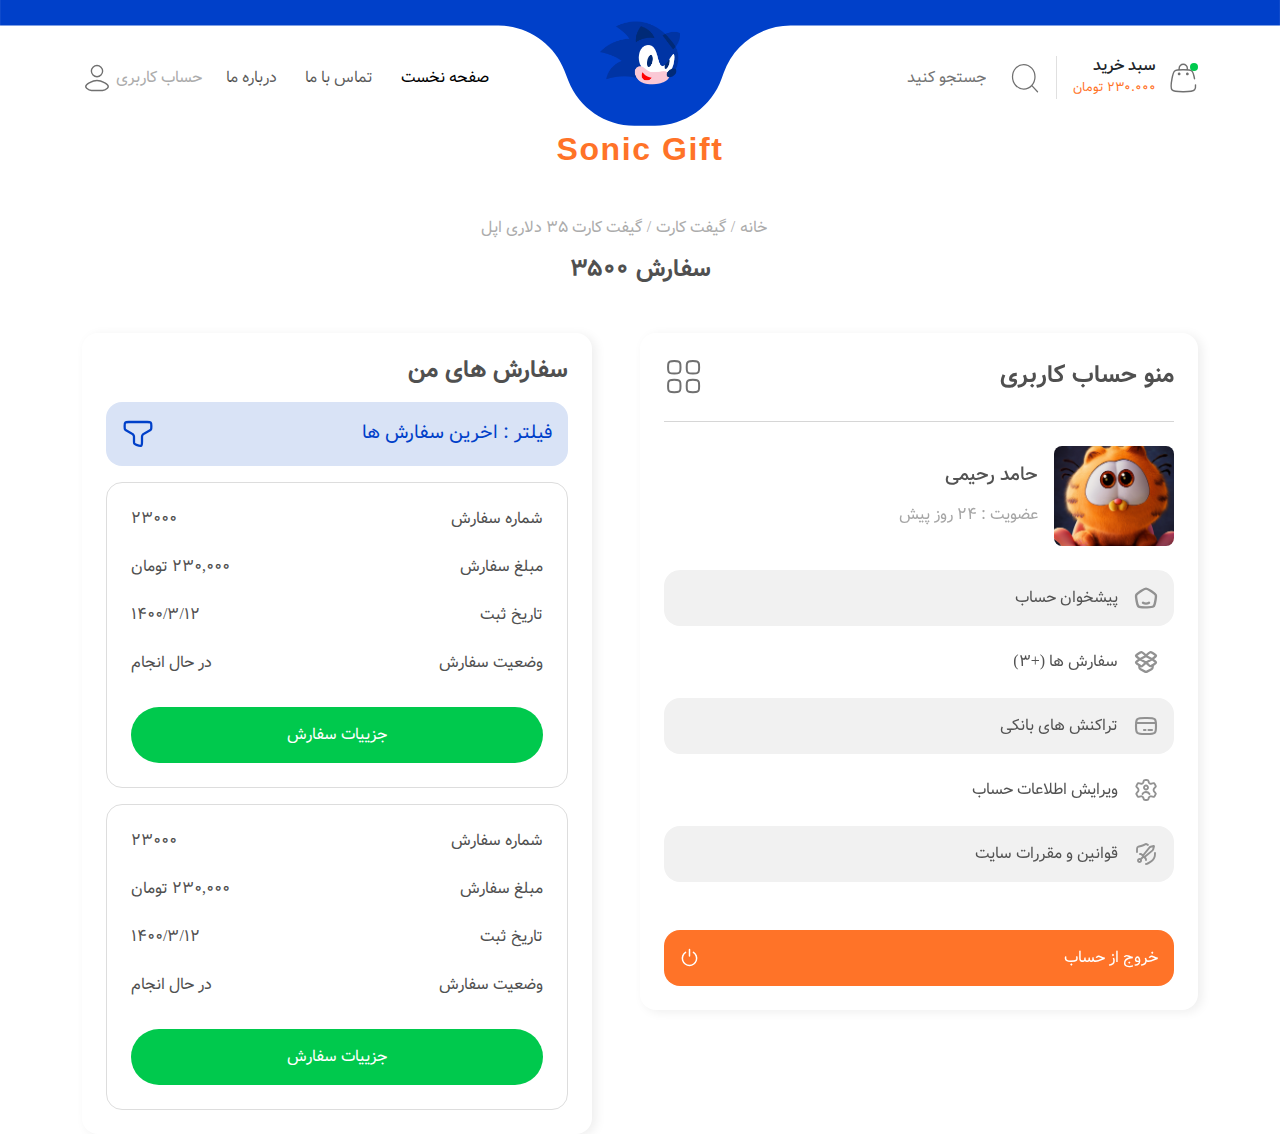
==== commit a21a3416: "completed" ====
--- a/account.html
+++ b/account.html
@@ -16,75 +16,68 @@
     <header>
         <div class="header-bg position-relative">
 
-            <svg xmlns="http://www.w3.org/2000/svg" width="723" height="71" viewBox="0 0 723 71" fill="none">
+            <svg class="d-none d-md-block" xmlns="http://www.w3.org/2000/svg" width="723" height="71"
+                viewBox="0 0 723 71" fill="none">
                 <path
                     d="M321.036 45.558L318.827 39.905C312.832 24.5618 298.044 14.463 281.571 14.463H81.3375H0V0H723V14.463H613.546H446.493C429.563 14.463 414.466 25.1212 408.8 41.0747L407.623 44.3883C401.956 60.3417 386.86 71 369.93 71H358.293C341.82 71 327.032 60.9012 321.036 45.558Z"
                     fill="#0040C9" />
             </svg>
-            <a href="/" class="logo-container d-inline-block position-absolute z-1 top-50 start-50  translate-middle">
-
-                <svg xmlns="http://www.w3.org/2000/svg" width="50" height="40" viewBox="0 0 50 40" fill="none">
-                    <path
-                        d="M9.88091 2.99971C9.88091 2.99971 16.4885 7.20442 18.2903 10.8081C18.2903 10.8081 7.7704 10.6603 0 19.0317C0 19.0317 8.08013 20.4184 13.5162 24.5971C13.5162 24.5971 5.48384 27.1564 3.87542 36.0353C3.87542 36.0353 17.2383 31.3655 26.3802 36.9949C26.3802 36.9949 45.3694 38.5892 48.2558 27.3564C50.337 19.2545 47.0723 14.7727 43.5175 10.8092C43.5175 10.8092 30.8425 -6.88012 9.88091 2.99971Z"
-                        fill="#0034A4" />
-                    <path
-                        d="M45.6495 17.3985C45.6495 17.3985 50.6498 13.2775 49.9281 7.07205C49.9281 7.07205 44.4041 5.08978 39.1289 8.71633L45.6495 17.3985Z"
-                        fill="#0034A4" />
-                    <path
-                        d="M30.2491 14.6914C36.8773 14.6914 35.4982 27.737 39.1139 27.737C41.5244 27.737 44.764 20.2817 45.9692 20.2817C47.2994 20.2817 46.4768 31.8482 41.2396 32.5068L29.3634 33.2121L27.2366 29.2433C22.67 26.9023 23.0188 14.6914 30.2491 14.6914Z"
-                        fill="white" />
-                    <path
-                        d="M21.7422 31.4532C21.7422 30.0165 22.5823 27.9462 25.1242 27.9462C27.6662 27.9462 28.7138 30.8131 32.0915 31.5781C34.2118 32.0585 39.4902 30.5218 41.4258 31.2739C42.7386 31.7846 43.7178 32.6041 43.5145 33.7908C42.9092 37.338 37.8492 39.1768 32.0187 39.1768C23.3256 39.1768 21.7422 33.5289 21.7422 31.4532Z"
-                        fill="#FAC8D5" />
-                    <path
-                        d="M32.7161 24.991C32.2532 27.0395 31.1697 28.5371 30.2948 28.3349C29.4211 28.1328 29.0874 26.3092 29.5504 24.2606C30.0133 22.2121 31.0968 20.7145 31.9717 20.9167C32.8455 21.1177 33.1791 22.9424 32.7161 24.991Z"
-                        fill="#002A77" />
-                    <path
-                        d="M40.5445 27.0431C40.2684 28.2809 40.338 29.3079 40.7814 29.5492C41.3585 29.8644 42.342 28.7298 42.9767 27.0148C43.519 25.551 43.6287 24.1447 43.2907 23.5665C42.4213 24.8674 41.465 26.2422 40.5445 27.0431Z"
-                        fill="#002A77" />
-                    <path
-                        d="M26.6506 31.6836C26.6506 31.6836 28.3373 34.7026 32.304 34.9972C32.304 34.9972 31.6161 36.6534 28.9513 36.6534C26.2865 36.6534 25.3986 33.8213 26.6506 31.6836Z"
-                        fill="#FF0000" />
-                    <path
-                        d="M45.4743 34.1588C43.8507 35.113 42.1749 34.9489 41.7315 33.7915C41.2881 32.6341 42.2444 30.9213 43.8692 29.9671C45.4928 29.0129 47.1686 29.177 47.612 30.3345C48.0543 31.4919 47.098 33.2035 45.4743 34.1588Z"
-                        fill="#002A77" />
-                    <path
-                        d="M27.6424 10.6119C31.3668 9.67071 34.0315 10.4195 34.0315 10.4195C32.3535 4.81286 25.5797 2.91644 25.5797 2.91644C25.5797 2.91644 21.7684 7.31677 22.3227 12.9897C23.1182 12.3844 24.7972 11.3313 27.6424 10.6119Z"
-                        fill="#002A77" />
-                    <path
-                        d="M47.1895 15.7647C46.1973 13.9183 44.8801 12.3197 43.5162 10.7993C43.5162 10.7993 42.5664 9.47995 40.7699 7.76611C40.2244 8.0302 39.6756 8.33232 39.1289 8.70834L45.6495 17.3905C45.6495 17.3905 46.3505 16.8124 47.1895 15.7647Z"
-                        fill="#002A77" />
-                </svg>
+            <svg class="d-block d-md-none" xmlns="http://www.w3.org/2000/svg" width="360" height="71"
+                viewBox="0 0 360 71" fill="none">
+                <path
+                    d="M204.383 71H160.799C144.074 71 129.694 59.1485 126.5 42.7315C123.306 26.3145 108.926 14.463 92.2014 14.463H40.5H0V0H360V14.463H305.5H271.796C255.191 14.463 240.981 26.3804 238.09 42.7315C235.198 59.0826 220.988 71 204.383 71Z"
+                    fill="#0040C9" />
+            </svg>
+            <a href="/"
+                class="logo-container text-center d-inline-block position-absolute z-1 top-50 start-50  translate-middle">
+
+                <img src="./assets/images/logo-header.png" alt="">
             </a>
-            <div class="menu-container d-flex justify-content-between align-items-center container mx-auto pt-4">
-                <div class="right">
+            <div
+                class="menu-container d-flex justify-content-between align-items-center container-fluid container-lg mx-auto pt-4">
+                <div class="right d-flex justify-content-start align-items-center gap-3">
                     <div class="basket-container d-flex justify-content-start align-items-center gap-12">
                         <div class="basket-icon position-relative">
-                            <span class="basket-dot position-absolute"></span>
-                            <span class="basket-dot position-absolute"></span>
                             <span class="basket-notif position-absolute"></span>
-                            <svg xmlns="http://www.w3.org/2000/svg" width="17" height="23" viewBox="0 0 17 23"
-                                fill="none">
-                                <path
-                                    d="M6.00241 5.2V4.15C6.00241 3.31457 6.26555 2.51335 6.73395 1.92261C7.20234 1.33187 7.83762 1 8.50003 1C9.16244 1 9.79772 1.33187 10.2661 1.92261C10.7345 2.51335 10.9977 3.31457 10.9977 4.15V5.2M15.3468 12.0523C14.859 8.77525 14.6159 7.1362 13.6901 6.1681C12.7668 5.2 11.4447 5.2 8.79975 5.2H8.20032C5.55617 5.2 4.2341 5.2 3.30914 6.1681C2.38419 7.1362 2.14109 8.77525 1.65322 12.0523C0.96804 16.6607 0.625866 18.9644 1.62491 20.4827C2.62396 22.001 4.48219 22 8.19949 22H8.80058C12.5179 22 14.3769 22 15.3752 20.4827C15.9546 19.6007 16.0828 18.4562 15.9546 16.75"
+                            <svg xmlns="http://www.w3.org/2000/svg" width="19" height="21" viewBox="0 0 19 21"
+                                fill="none">
+                                <path
+                                    d="M12.5521 8.58332C13.0814 8.58332 13.5104 8.15426 13.5104 7.62499C13.5104 7.09572 13.0814 6.66666 12.5521 6.66666C12.0228 6.66666 11.5938 7.09572 11.5938 7.62499C11.5938 8.15426 12.0228 8.58332 12.5521 8.58332Z"
+                                    fill="#707070" />
+                                <path
+                                    d="M6.80208 8.58332C7.33136 8.58332 7.76042 8.15426 7.76042 7.62499C7.76042 7.09572 7.33136 6.66666 6.80208 6.66666C6.27281 6.66666 5.84375 7.09572 5.84375 7.62499C5.84375 8.15426 6.27281 8.58332 6.80208 8.58332Z"
+                                    fill="#707070" />
+                                <path
+                                    d="M6.8022 4.74999V3.79166C6.8022 3.02916 7.1051 2.29789 7.64427 1.75872C8.18343 1.21956 8.9147 0.916656 9.6772 0.916656C10.4397 0.916656 11.171 1.21956 11.7101 1.75872C12.2493 2.29789 12.5522 3.02916 12.5522 3.79166V4.74999M17.5585 11.0041C16.9969 8.01311 16.7171 6.51716 15.6514 5.63357C14.5887 4.74999 13.0668 4.74999 10.0222 4.74999H9.3322C6.28853 4.74999 4.7667 4.74999 3.70199 5.63357C2.63728 6.51716 2.35745 8.01311 1.79586 11.0041C1.00716 15.2102 0.613282 17.3128 1.76328 18.6985C2.91328 20.0843 5.05228 20.0833 9.33124 20.0833H10.0232C14.3021 20.0833 16.4421 20.0833 17.5911 18.6985C18.2581 17.8935 18.4057 16.8489 18.2581 15.2917"
                                     stroke="#707070" stroke-linecap="round" />
                             </svg>
                         </div>
-                        <div class="basket-price pe-3">
+                        <div class="basket-price pe-3 d-none d-md-inline-block">
                             <h6>سبد خرید</h6>
                             <span class="txt-second">230.000 تومان</span>
                         </div>
                     </div>
-                    <div class="search-container"></div>
+                    <div class="search-container d-flex justify-content-start align-items-center gap-3">
+                        <svg xmlns="http://www.w3.org/2000/svg" width="22" height="24" viewBox="0 0 22 24" fill="none">
+                            <path
+                                d="M16.5 18.1325L21 23.0333M19 11.0535C19 8.45389 18.0518 5.96079 16.364 4.12262C14.6761 2.28445 12.3869 1.25177 10 1.25177C7.61305 1.25177 5.32387 2.28445 3.63604 4.12262C1.94821 5.96079 1 8.45389 1 11.0535C1 13.653 1.94821 16.1461 3.63604 17.9843C5.32387 19.8225 7.61305 20.8552 10 20.8552C12.3869 20.8552 14.6761 19.8225 16.364 17.9843C18.0518 16.1461 19 13.653 19 11.0535Z"
+                                stroke="#707070" stroke-linecap="round" stroke-linejoin="round" />
+                        </svg>
+                        <input type="text" placeholder="جستجو کنید" class="border-0 p-2 d-none d-md-inline-block">
+                    </div>
                 </div>
                 <div class="left text-end">
-                    <nav class="navbar navbar-expand-lg ">
+                    <nav class="navbar navbar-expand-md ">
                         <div class="container-fluid gap-3 m-0 p-0">
 
-                            <button class="navbar-toggler" type="button" data-bs-toggle="collapse"
-                                data-bs-target="#navbarNavDropdown" aria-controls="navbarNavDropdown"
-                                aria-expanded="false" aria-label="Toggle navigation">
-                                <span class="navbar-toggler-icon"></span>
+                            <button class="navbar-toggler" type="button" data-bs-toggle="modal"
+                                data-bs-target="#menu-modal">
+                                <svg xmlns="http://www.w3.org/2000/svg" width="20" height="20" viewBox="0 0 20 20"
+                                    fill="none">
+                                    <path
+                                        d="M0.833008 15.5C0.833008 14.0883 0.833008 13.3825 1.15109 12.8637C1.32892 12.5731 1.57276 12.3293 1.86334 12.1514C2.38126 11.8333 3.08801 11.8333 4.49967 11.8333C5.91134 11.8333 6.61717 11.8333 7.13601 12.1514C7.42659 12.3293 7.67042 12.5731 7.84826 12.8637C8.16634 13.3816 8.16634 14.0883 8.16634 15.5C8.16634 16.9117 8.16634 17.6175 7.84826 18.1373C7.67042 18.4269 7.42659 18.6708 7.13601 18.8486C6.61809 19.1667 5.91134 19.1667 4.49967 19.1667C3.08801 19.1667 2.38217 19.1667 1.86334 18.8486C1.57308 18.6711 1.329 18.4273 1.15109 18.1373C0.833008 17.6175 0.833008 16.9117 0.833008 15.5ZM11.833 15.5C11.833 14.0883 11.833 13.3825 12.1511 12.8637C12.3289 12.5731 12.5728 12.3293 12.8633 12.1514C13.3813 11.8333 14.088 11.8333 15.4997 11.8333C16.9113 11.8333 17.6172 11.8333 18.1369 12.1514C18.4266 12.3293 18.6704 12.5731 18.8483 12.8637C19.1663 13.3816 19.1663 14.0883 19.1663 15.5C19.1663 16.9117 19.1663 17.6175 18.8483 18.1373C18.6703 18.427 18.4266 18.6707 18.1369 18.8486C17.6172 19.1667 16.9113 19.1667 15.4997 19.1667C14.088 19.1667 13.3822 19.1667 12.8633 18.8486C12.5731 18.6711 12.329 18.4273 12.1511 18.1373C11.833 17.6175 11.833 16.9117 11.833 15.5ZM0.833008 4.50001C0.833008 3.08834 0.833008 2.38251 1.15109 1.86368C1.32892 1.57309 1.57276 1.32926 1.86334 1.15143C2.38126 0.833343 3.08801 0.833344 4.49967 0.833344C5.91134 0.833344 6.61717 0.833343 7.13601 1.15143C7.42659 1.32926 7.67042 1.57309 7.84826 1.86368C8.16634 2.38159 8.16634 3.08834 8.16634 4.50001C8.16634 5.91168 8.16634 6.61751 7.84826 7.13634C7.67042 7.42693 7.42659 7.67076 7.13601 7.84859C6.61809 8.16668 5.91134 8.16668 4.49967 8.16668C3.08801 8.16668 2.38217 8.16668 1.86334 7.84859C1.57297 7.6708 1.32888 7.42671 1.15109 7.13634C0.833008 6.61843 0.833008 5.91168 0.833008 4.50001ZM11.833 4.50001C11.833 3.08834 11.833 2.38251 12.1511 1.86368C12.3289 1.57309 12.5728 1.32926 12.8633 1.15143C13.3813 0.833343 14.088 0.833344 15.4997 0.833344C16.9113 0.833344 17.6172 0.833343 18.1369 1.15143C18.4266 1.32926 18.6704 1.57309 18.8483 1.86368C19.1663 2.38159 19.1663 3.08834 19.1663 4.50001C19.1663 5.91168 19.1663 6.61751 18.8483 7.13634C18.6704 7.42693 18.4266 7.67076 18.1369 7.84859C17.6172 8.16668 16.9113 8.16668 15.4997 8.16668C14.088 8.16668 13.3822 8.16668 12.8633 7.84859C12.573 7.6708 12.3289 7.42671 12.1511 7.13634C11.833 6.61843 11.833 5.91168 11.833 4.50001Z"
+                                        stroke="#707070" stroke-linecap="round" stroke-linejoin="round" />
+                                </svg>
                             </button>
                             <div class="collapse navbar-collapse" id="navbarNavDropdown">
                                 <ul class="navbar-nav gap-12">
@@ -103,16 +96,17 @@
 
                                 </ul>
                             </div>
-                            <a class="navbar-brand txt-light m-0" href="#">
-
-                                حساب کاربری
+                            <button class="navbar-brand txt-light m-0" data-bs-toggle="modal"
+                                data-bs-target="#account-modal">
+
+                                <span>حساب کاربری</span>
                                 <svg xmlns="http://www.w3.org/2000/svg" width="22" height="22" viewBox="0 0 22 22"
                                     fill="none">
                                     <path
                                         d="M6.0298 14.1918C4.73271 14.9636 1.33188 16.5403 3.40355 18.5139C4.41463 19.4773 5.54121 20.1666 6.95746 20.1666H15.0406C16.4578 20.1666 17.5844 19.4773 18.5955 18.5139C20.6671 16.5403 17.2663 14.9636 15.9692 14.1918C14.4639 13.3025 12.7475 12.8334 10.999 12.8334C9.25063 12.8334 7.53516 13.3025 6.0298 14.1918ZM15.125 5.95831C15.125 7.05233 14.6904 8.10154 13.9168 8.87513C13.1432 9.64872 12.094 10.0833 11 10.0833C9.90595 10.0833 8.85674 9.64872 8.08315 8.87513C7.30956 8.10154 6.87496 7.05233 6.87496 5.95831C6.87496 4.8643 7.30956 3.81509 8.08315 3.0415C8.85674 2.26791 9.90595 1.83331 11 1.83331C12.094 1.83331 13.1432 2.26791 13.9168 3.0415C14.6904 3.81509 15.125 4.8643 15.125 5.95831Z"
                                         stroke="#707070" stroke-linecap="round" stroke-linejoin="round" />
                                 </svg>
-                            </a>
+                            </button>
                         </div>
                     </nav>
                 </div>
@@ -136,25 +130,32 @@
                 </nav>
                 <h2>سفارش 3500</h2>
             </div>
-            <div class="mt-5 d-flex justify-content-between align-items-start gap-5">
+            <div class="account-page mt-5 d-flex justify-content-between align-items-start gap-4 gap-md-5">
                 <div
-                    class="account-info account-card rounded-4 p-4 d-flex flex-column justify-content-start align-items-start gap-3 ">
-                    <div class="header w-100 d-flex justify-content-between align-items-center">
-                        <h2>منو حساب کاربری</h2>
-                        <svg xmlns="http://www.w3.org/2000/svg" width="20" height="19" viewBox="0 0 20 19" fill="none">
-                            <path
-                                d="M2.03711 13.9841C2.03711 12.7882 2.03711 12.1903 2.30657 11.7507C2.45722 11.5046 2.66378 11.298 2.90994 11.1474C3.34868 10.8779 3.9474 10.8779 5.14327 10.8779C6.33914 10.8779 6.93707 10.8779 7.37659 11.1474C7.62276 11.298 7.82932 11.5046 7.97996 11.7507C8.24942 12.1895 8.24942 12.7882 8.24942 13.9841C8.24942 15.1799 8.24942 15.7779 7.97996 16.2182C7.82932 16.4636 7.62276 16.6701 7.37659 16.8208C6.93785 17.0902 6.33914 17.0902 5.14327 17.0902C3.9474 17.0902 3.34946 17.0902 2.90994 16.8208C2.66405 16.6704 2.45728 16.4639 2.30657 16.2182C2.03711 15.7779 2.03711 15.1799 2.03711 13.9841ZM11.3556 13.9841C11.3556 12.7882 11.3556 12.1903 11.625 11.7507C11.7757 11.5046 11.9822 11.298 12.2284 11.1474C12.6672 10.8779 13.2659 10.8779 14.4617 10.8779C15.6576 10.8779 16.2555 10.8779 16.6958 11.1474C16.9412 11.298 17.1478 11.5046 17.2984 11.7507C17.5679 12.1895 17.5679 12.7882 17.5679 13.9841C17.5679 15.1799 17.5679 15.7779 17.2984 16.2182C17.1477 16.4636 16.9413 16.6701 16.6958 16.8208C16.2555 17.0902 15.6576 17.0902 14.4617 17.0902C13.2659 17.0902 12.6679 17.0902 12.2284 16.8208C11.9825 16.6704 11.7758 16.4639 11.625 16.2182C11.3556 15.7779 11.3556 15.1799 11.3556 13.9841ZM2.03711 4.66561C2.03711 3.46973 2.03711 2.8718 2.30657 2.43228C2.45722 2.18612 2.66378 1.97956 2.90994 1.82891C3.34868 1.55945 3.9474 1.55945 5.14327 1.55945C6.33914 1.55945 6.93707 1.55945 7.37659 1.82891C7.62276 1.97956 7.82932 2.18612 7.97996 2.43228C8.24942 2.87102 8.24942 3.46973 8.24942 4.66561C8.24942 5.86148 8.24942 6.45941 7.97996 6.89893C7.82932 7.1451 7.62276 7.35165 7.37659 7.5023C6.93785 7.77176 6.33914 7.77176 5.14327 7.77176C3.9474 7.77176 3.34946 7.77176 2.90994 7.5023C2.66396 7.35169 2.45718 7.14491 2.30657 6.89893C2.03711 6.46019 2.03711 5.86148 2.03711 4.66561ZM11.3556 4.66561C11.3556 3.46973 11.3556 2.8718 11.625 2.43228C11.7757 2.18612 11.9822 1.97956 12.2284 1.82891C12.6672 1.55945 13.2659 1.55945 14.4617 1.55945C15.6576 1.55945 16.2555 1.55945 16.6958 1.82891C16.9412 1.97956 17.1478 2.18612 17.2984 2.43228C17.5679 2.87102 17.5679 3.46973 17.5679 4.66561C17.5679 5.86148 17.5679 6.45941 17.2984 6.89893C17.1478 7.1451 16.9412 7.35165 16.6958 7.5023C16.2555 7.77176 15.6576 7.77176 14.4617 7.77176C13.2659 7.77176 12.6679 7.77176 12.2284 7.5023C11.9824 7.35169 11.7757 7.14491 11.625 6.89893C11.3556 6.46019 11.3556 5.86148 11.3556 4.66561Z"
-                                stroke="#707070" stroke-linecap="round" stroke-linejoin="round" />
-                        </svg>
-                    </div>
-                    <span class="hr-line d-inline-block w-100 my-3"></span>
+                    class="account-info account-card rounded-4 p-4 d-flex flex-column justify-content-start align-items-start gap-1 gap-md-2 ">
+                    <label for="openmenu" class="w-100">
+                        <div class="header w-100 d-flex justify-content-between align-items-center">
+
+                            <input type="checkbox" id="openmenu" class="d-none">
+                            <h2>منو حساب کاربری</h2>
+                            <svg xmlns="http://www.w3.org/2000/svg" width="20" height="19" viewBox="0 0 20 19"
+                                fill="none">
+                                <path
+                                    d="M2.03711 13.9841C2.03711 12.7882 2.03711 12.1903 2.30657 11.7507C2.45722 11.5046 2.66378 11.298 2.90994 11.1474C3.34868 10.8779 3.9474 10.8779 5.14327 10.8779C6.33914 10.8779 6.93707 10.8779 7.37659 11.1474C7.62276 11.298 7.82932 11.5046 7.97996 11.7507C8.24942 12.1895 8.24942 12.7882 8.24942 13.9841C8.24942 15.1799 8.24942 15.7779 7.97996 16.2182C7.82932 16.4636 7.62276 16.6701 7.37659 16.8208C6.93785 17.0902 6.33914 17.0902 5.14327 17.0902C3.9474 17.0902 3.34946 17.0902 2.90994 16.8208C2.66405 16.6704 2.45728 16.4639 2.30657 16.2182C2.03711 15.7779 2.03711 15.1799 2.03711 13.9841ZM11.3556 13.9841C11.3556 12.7882 11.3556 12.1903 11.625 11.7507C11.7757 11.5046 11.9822 11.298 12.2284 11.1474C12.6672 10.8779 13.2659 10.8779 14.4617 10.8779C15.6576 10.8779 16.2555 10.8779 16.6958 11.1474C16.9412 11.298 17.1478 11.5046 17.2984 11.7507C17.5679 12.1895 17.5679 12.7882 17.5679 13.9841C17.5679 15.1799 17.5679 15.7779 17.2984 16.2182C17.1477 16.4636 16.9413 16.6701 16.6958 16.8208C16.2555 17.0902 15.6576 17.0902 14.4617 17.0902C13.2659 17.0902 12.6679 17.0902 12.2284 16.8208C11.9825 16.6704 11.7758 16.4639 11.625 16.2182C11.3556 15.7779 11.3556 15.1799 11.3556 13.9841ZM2.03711 4.66561C2.03711 3.46973 2.03711 2.8718 2.30657 2.43228C2.45722 2.18612 2.66378 1.97956 2.90994 1.82891C3.34868 1.55945 3.9474 1.55945 5.14327 1.55945C6.33914 1.55945 6.93707 1.55945 7.37659 1.82891C7.62276 1.97956 7.82932 2.18612 7.97996 2.43228C8.24942 2.87102 8.24942 3.46973 8.24942 4.66561C8.24942 5.86148 8.24942 6.45941 7.97996 6.89893C7.82932 7.1451 7.62276 7.35165 7.37659 7.5023C6.93785 7.77176 6.33914 7.77176 5.14327 7.77176C3.9474 7.77176 3.34946 7.77176 2.90994 7.5023C2.66396 7.35169 2.45718 7.14491 2.30657 6.89893C2.03711 6.46019 2.03711 5.86148 2.03711 4.66561ZM11.3556 4.66561C11.3556 3.46973 11.3556 2.8718 11.625 2.43228C11.7757 2.18612 11.9822 1.97956 12.2284 1.82891C12.6672 1.55945 13.2659 1.55945 14.4617 1.55945C15.6576 1.55945 16.2555 1.55945 16.6958 1.82891C16.9412 1.97956 17.1478 2.18612 17.2984 2.43228C17.5679 2.87102 17.5679 3.46973 17.5679 4.66561C17.5679 5.86148 17.5679 6.45941 17.2984 6.89893C17.1478 7.1451 16.9412 7.35165 16.6958 7.5023C16.2555 7.77176 15.6576 7.77176 14.4617 7.77176C13.2659 7.77176 12.6679 7.77176 12.2284 7.5023C11.9824 7.35169 11.7757 7.14491 11.625 6.89893C11.3556 6.46019 11.3556 5.86148 11.3556 4.66561Z"
+                                    stroke="#707070" stroke-linecap="round" stroke-linejoin="round" />
+                            </svg>
+                        </div>
+                    </label>
+                    <div class="w-100 account-menu">
+
+                    <span class="hr-line d-inline-block w-100 my-2 my-md-3"></span>
                     <div class="profile d-flex justify-content-start align-items-center gap-3">
                         <div class="img-container rounded-3 overflow-hidden"
                             style="background-image: url(./assets/images/profile.jfif);">
                         </div>
                         <div>
                             <h5>حامد رحیمی</h5>
-                            <p class="mt-3">عضویت : 24 روز پیش</p>
+                            <p class="mt-1 mt-md-3">عضویت : 24 روز پیش</p>
                         </div>
                     </div>
 
@@ -259,7 +260,7 @@
                     </ul>
 
                     <a href="#"
-                        class="button-second d-flex justify-content-between align-items-center rounded-4 p-3 w-100 mt-5">
+                        class="button-second d-flex justify-content-between align-items-center rounded-4 p-3 w-100 mt-3 mt-md-5">
                         خروج از حساب
 
                         <svg xmlns="http://www.w3.org/2000/svg" width="19" height="19" viewBox="0 0 19 19" fill="none">
@@ -268,6 +269,7 @@
                                 stroke="white" stroke-width="1.5" stroke-linecap="round" stroke-linejoin="round" />
                         </svg>
                     </a>
+                    </div>
 
 
                 </div>
@@ -278,14 +280,14 @@
                         <h2>داشبورد حساب </h2>
                         <p class="my-3"> محمد خوش اومدید ! محمد نیستید ؟ <a href="#" class="txt-main">خروج از حساب</a>
                         </p>
-                        <a href="#" class="py-3 px-4 rounded-4 button-main-light d-inline-block">بازدید از فروشگاه</a>
+                        <a href="#" class="py-2 px-3 py-md-3 px-md-4 rounded-4 button-main-light d-inline-block">بازدید از فروشگاه</a>
                     </div>
                     <div class="tab-pane fade show active w-100 rounded-4 p-4" id="orders" role="tabpanel"
                         aria-labelledby="orders-tab">
                         <div class="d-flex justify-content-start align-items-stretch gap-3 flex-column ">
                             <h2>سفارش های من</h2>
                             <div
-                                class="button-main-light w-100 d-flex justify-content-between align-items-center p-3 rounded-4">
+                                class="button-main-light w-100 d-flex justify-content-between align-items-center py-2 px-3  p-md-3 rounded-4">
                                 فیلتر : اخرین سفارش ها
                                 <svg xmlns="http://www.w3.org/2000/svg" width="21" height="21" viewBox="0 0 21 21"
                                     fill="none">
@@ -295,7 +297,7 @@
                                 </svg>
                             </div>
                             <div
-                                class="order-detail p-4 rounded-4 d-flex flex-column justify-content-start align-items-start gap-4">
+                                class="order-detail p-3 p-md-4 rounded-4 d-flex flex-column justify-content-start align-items-start gap-2 gap-md-4" >
 
                                 <div class="d-flex justify-content-between align-items-center w-100">
                                     <span class="title">شماره سفارش</span>
@@ -313,10 +315,10 @@
                                     <span class="title">وضعیت سفارش</span>
                                     <span class="status">در حال انجام</span>
                                 </div>
-                                <a href="#" class="button-success rounded-pill p-3 w-100 text-center">جزییات سفارش</a>
+                                <a href="#" class="button-success rounded-pill p-2 p-md-3 mt-2 w-100 text-center">جزییات سفارش</a>
                             </div>
                             <div
-                                class="order-detail p-4 rounded-4 d-flex flex-column justify-content-start align-items-start gap-4">
+                                class="order-detail p-3 p-md-4 rounded-4 d-flex flex-column justify-content-start align-items-start gap-2 gap-md-4" >
 
                                 <div class="d-flex justify-content-between align-items-center w-100">
                                     <span class="title">شماره سفارش</span>
@@ -334,7 +336,7 @@
                                     <span class="title">وضعیت سفارش</span>
                                     <span class="status">در حال انجام</span>
                                 </div>
-                                <a href="#" class="button-success rounded-pill p-3 w-100 text-center">جزییات سفارش</a>
+                                <a href="#" class="button-success rounded-pill p-2 p-md-3 mt-2 w-100 text-center">جزییات سفارش</a>
                             </div>
                         </div>
                     </div>
@@ -353,7 +355,7 @@
                                 </svg>
                             </div>
                             <div
-                                class="order-detail p-4 rounded-4 d-flex flex-column justify-content-start align-items-start gap-4">
+                                class="order-detail p-3 p-md-4 rounded-4 d-flex flex-column justify-content-start align-items-start gap-2 gap-md-4" >
 
                                 <div class="d-flex justify-content-between align-items-center w-100">
                                     <span class="title">شماره سفارش</span>
@@ -371,10 +373,10 @@
                                     <span class="title">وضعیت سفارش</span>
                                     <span class="status">در حال انجام</span>
                                 </div>
-                                <a href="#" class="button-main rounded-pill p-3 w-100 text-center">جزییات سفارش</a>
+                                <a href="#" class="button-main rounded-pill p-2 p-md-3 mt-2 w-100 text-center">جزییات سفارش</a>
                             </div>
                             <div
-                                class="order-detail p-4 rounded-4 d-flex flex-column justify-content-start align-items-start gap-4">
+                                class="order-detail p-3 p-md-4 rounded-4 d-flex flex-column justify-content-start align-items-start gap-2 gap-md-4" >
 
                                 <div class="d-flex justify-content-between align-items-center w-100">
                                     <span class="title">شماره سفارش</span>
@@ -392,7 +394,7 @@
                                     <span class="title">وضعیت سفارش</span>
                                     <span class="status">در حال انجام</span>
                                 </div>
-                                <a href="#" class="button-main rounded-pill p-3 w-100 text-center">جزییات سفارش</a>
+                                <a href="#" class="button-main rounded-pill p-2 p-md-3 mt-2 w-100 text-center">جزییات سفارش</a>
                             </div>
                         </div>
                     </div>
@@ -428,14 +430,14 @@
                             </div>
                             <p class="txt-second">توجه : حداکثر حجم تصویر 3 مگابایت با فرمت های (png / jpg)</p>
                             <form action=""
-                                class="user-info mt-3 w-100 d-flex justify-content-start align-items-stretch flex-column gap-3">
+                                class="user-info mt-3 w-100 d-flex justify-content-start align-items-stretch flex-column gap-2 gap-md-3">
                                 <label for="name">نام و نام خانوادگی</label>
-                                <input type="text" id="name" name="" class="p-3 rounded-4">
+                                <input type="text" id="name" name="" class="p-2 p-md-3 rounded-4">
                                 <label for="phonenumber">شماره تماس</label>
-                                <input type="tel" id="phonenumber" name="" class="p-3 rounded-4">
+                                <input type="tel" id="phonenumber" name="" class="p-2 p-md-3 rounded-4">
                                 <label for="email">ایمیل</label>
-                                <input type="email" id="email" name="" class="p-3 rounded-4">
-                                <button type="submit" class="button-main d-inline-block p-3 px-4 rounded-pill">ثبت
+                                <input type="email" id="email" name="" class="p-2 p-md-3 rounded-4">
+                                <button type="submit" class="button-main d-inline-block p-2 px-3 p-md-3 mt-2 rounded-pill">ثبت
                                     اطاعات </button>
                             </form>
                         </div>
@@ -443,14 +445,14 @@
                             class="shadow-card   rounded-4 p-4 mt-4 d-flex justify-content-start align-items-start gap-3 flex-column">
                             <h2>تغییر رمز عبور</h2>
                             <form action=""
-                                class="user-info mt-3 w-100 d-flex justify-content-start align-items-stretch flex-column gap-3">
+                                class="user-info mt-3 w-100 d-flex justify-content-start align-items-stretch flex-column gap-2 gap-md-3">
                                 <label for="password">رمز عبور فعلی</label>
-                                <input type="text" id="password" name="" class="p-3 rounded-4">
+                                <input type="text" id="password" name="" class="p-2 p-md-3 rounded-4">
                                 <label for="new-password">رمز عبور جدید</label>
-                                <input type="text" id="new-password" name="" class="p-3 rounded-4">
+                                <input type="text" id="new-password" name="" class="p-2 p-md-3 rounded-4">
                                 <label for="re-password">تایید رمز عبور جدید</label>
-                                <input type="text" id="re-password" name="" class="p-3 rounded-4">
-                                <button type="submit" class="button-second d-inline-block p-3 px-4 rounded-pill">تغییر
+                                <input type="text" id="re-password" name="" class="p-2 p-md-3 rounded-4">
+                                <button type="submit" class="button-second d-inline-block p-2 p-md-3 mt-2 px-4 rounded-pill">تغییر
                                     رمز عبور</button>
                             </form>
                         </div>
@@ -463,110 +465,97 @@
                                 <p class="p-4 rounded-4 button-success-light mt-3">سفارش 3500 تکمیل شده است </p>
                             </div>
                             <div
-                                class="basket-info basket-card p-0 shadow-card-0 d-flex flex-column justify-content-start align-items-start gap-3">
-                                <div
-                                    class=" basket-page-card overflow-hidden rounded-4 p-3 shadow-m mb-3 w-100 d-flex justify-content-start align-items-center gap-3 position-relative mb-3">
-                                    <div class="card-shape position-absolute rounded-4"></div>
-                                    <div class="rounded-4 overflow-hidden img-container">
-                                        <img src="./assets/images/big-card.png" class="w-100" alt="">
-                                    </div>
-                                    <div class="d-flex justify-content-start align-items-start gap-2 flex-column">
-                                        <h6 class="d-flex justify-content-start align-items-center gap-3">
-                                            گیفت کارت 35 دلاری اپل
-                                            <span class="card-flag d-inline-block rounded-circle overflow-hidden">
-                                                <img src="./assets/images/usa.png" class="w-100" alt="">
-                                            </span>
-                                        </h6>
-                                        <p class="card-price">370.000 تومان</p>
-                                        <div class="d-flex justify-content-start align-items-center gap-3">
-
-                                            <div
-                                                class="counter-section p-2 rounded-2 d-flex justify-content-between align-items-center">
-                                                <button
-                                                    class="minus rounded-2 d-flex justify-content-center align-items-center">
-                                                    <svg xmlns="http://www.w3.org/2000/svg" width="14" height="14"
-                                                        viewBox="0 0 14 14" fill="none">
-                                                        <path d="M11.6673 7H2.33398" stroke="white" stroke-width="2"
-                                                            stroke-linecap="round" stroke-linejoin="round" />
-                                                    </svg>
-                                                </button>
-                                                <span class="count-number">
-                                                    1
-                                                </span>
-                                                <button
-                                                    class="add  rounded-2 d-flex justify-content-center align-items-center">
-                                                    <svg xmlns="http://www.w3.org/2000/svg" width="14" height="14"
-                                                        viewBox="0 0 14 14" fill="none">
-                                                        <path d="M7.00065 2.33331V11.6666M11.6673 6.99998H2.33398"
-                                                            stroke="white" stroke-width="2" stroke-linecap="round"
-                                                            stroke-linejoin="round" />
-                                                    </svg>
-                                                </button>
-                                            </div>
-                                            <button class="button-second p-2 rounded-3">
+                            class="basket-info basket-card rounded-4 p-0 p-md-4 d-flex flex-column justify-content-start align-items-start gap-3">
+                            <div class=" basket-page-card overflow-hidden rounded-4 p-3 shadow-m mb-3 w-100 d-flex justify-content-start align-items-center gap-3 position-relative mb-3">
+                                <div class="card-shape position-absolute rounded-4"></div>
+                                <div class="rounded-4 overflow-hidden img-container">
+                                    <img src="./assets/images/big-card.png" class="w-100" alt="">
+                                </div>
+                                <div class="d-flex justify-content-start align-items-start gap-2 flex-column">
+                                    <h6 class="d-flex justify-content-start align-items-center gap-3">
+                                        گیفت کارت 35 دلاری اپل
+                                        <span class="card-flag d-inline-block rounded-circle overflow-hidden">
+                                            <img src="./assets/images/usa.png" class="w-100" alt="">
+                                        </span>
+                                    </h6>
+                                    <p class="card-price">370.000 تومان</p>
+                                    <div class="d-flex justify-content-start align-items-center gap-3">
+        
+                                        <div
+                                            class="counter-section p-1 p-md-2 rounded-2 d-flex justify-content-between align-items-center">
+                                            <button class="minus rounded-2 d-flex justify-content-center align-items-center">
                                                 <svg xmlns="http://www.w3.org/2000/svg" width="14" height="14"
                                                     viewBox="0 0 14 14" fill="none">
-                                                    <path
-                                                        d="M11.375 3.20835L11.0133 9.05627C10.9212 10.5502 10.8751 11.2974 10.5 11.8347C10.3148 12.1002 10.0764 12.3243 9.8 12.4927C9.24175 12.8334 8.49333 12.8334 6.9965 12.8334C5.49733 12.8334 4.74775 12.8334 4.18833 12.4921C3.91177 12.3234 3.67337 12.0989 3.48833 11.8329C3.11383 11.2951 3.06833 10.5467 2.9785 9.05044L2.625 3.20835M5.25 6.84544H8.75M6.125 9.13152H7.875M1.75 3.20835H12.25M9.36542 3.20835L8.96758 2.38702C8.70275 1.84102 8.57092 1.5686 8.34283 1.39827C8.29217 1.36054 8.23852 1.32698 8.18242 1.29794C7.92983 1.16669 7.6265 1.16669 7.01983 1.16669C6.39858 1.16669 6.08767 1.16669 5.83042 1.30319C5.77355 1.33364 5.71931 1.36876 5.66825 1.40819C5.43725 1.58494 5.30833 1.86785 5.0505 2.4331L4.69758 3.20835"
-                                                        stroke="white" stroke-linecap="round" stroke-linejoin="round" />
+                                                    <path d="M11.6673 7H2.33398" stroke="white" stroke-width="2"
+                                                        stroke-linecap="round" stroke-linejoin="round" />
+                                                </svg>
+                                            </button>
+                                            <span class="count-number">
+                                                1
+                                            </span>
+                                            <button class="add  rounded-2 d-flex justify-content-center align-items-center">
+                                                <svg xmlns="http://www.w3.org/2000/svg" width="14" height="14"
+                                                    viewBox="0 0 14 14" fill="none">
+                                                    <path d="M7.00065 2.33331V11.6666M11.6673 6.99998H2.33398" stroke="white"
+                                                        stroke-width="2" stroke-linecap="round" stroke-linejoin="round" />
                                                 </svg>
                                             </button>
                                         </div>
+                                        <button class="button-second p-1 rounded-3">
+                                            <svg xmlns="http://www.w3.org/2000/svg" width="14" height="14" viewBox="0 0 14 14" fill="none">
+                                                <path d="M11.375 3.20835L11.0133 9.05627C10.9212 10.5502 10.8751 11.2974 10.5 11.8347C10.3148 12.1002 10.0764 12.3243 9.8 12.4927C9.24175 12.8334 8.49333 12.8334 6.9965 12.8334C5.49733 12.8334 4.74775 12.8334 4.18833 12.4921C3.91177 12.3234 3.67337 12.0989 3.48833 11.8329C3.11383 11.2951 3.06833 10.5467 2.9785 9.05044L2.625 3.20835M5.25 6.84544H8.75M6.125 9.13152H7.875M1.75 3.20835H12.25M9.36542 3.20835L8.96758 2.38702C8.70275 1.84102 8.57092 1.5686 8.34283 1.39827C8.29217 1.36054 8.23852 1.32698 8.18242 1.29794C7.92983 1.16669 7.6265 1.16669 7.01983 1.16669C6.39858 1.16669 6.08767 1.16669 5.83042 1.30319C5.77355 1.33364 5.71931 1.36876 5.66825 1.40819C5.43725 1.58494 5.30833 1.86785 5.0505 2.4331L4.69758 3.20835" stroke="white" stroke-linecap="round" stroke-linejoin="round"/>
+                                                </svg>
+                                        </button>
                                     </div>
                                 </div>
-                                <div
-                                    class=" basket-page-card overflow-hidden rounded-4 p-3 shadow-m mb-3 w-100 d-flex justify-content-start align-items-center gap-3 position-relative mb-3">
-                                    <div class="card-shape position-absolute rounded-4"></div>
-                                    <div class="rounded-4 overflow-hidden img-container">
-                                        <img src="./assets/images/big-card.png" class="w-100" alt="">
-                                    </div>
-                                    <div class="d-flex justify-content-start align-items-start gap-2 flex-column">
-                                        <h6 class="d-flex justify-content-start align-items-center gap-3">
-                                            گیفت کارت 35 دلاری اپل
-                                            <span class="card-flag d-inline-block rounded-circle overflow-hidden">
-                                                <img src="./assets/images/usa.png" class="w-100" alt="">
-                                            </span>
-                                        </h6>
-                                        <p class="card-price">370.000 تومان</p>
-                                        <div class="d-flex justify-content-start align-items-center gap-3">
-
-                                            <div
-                                                class="counter-section p-2 rounded-2 d-flex justify-content-between align-items-center">
-                                                <button
-                                                    class="minus rounded-2 d-flex justify-content-center align-items-center">
-                                                    <svg xmlns="http://www.w3.org/2000/svg" width="14" height="14"
-                                                        viewBox="0 0 14 14" fill="none">
-                                                        <path d="M11.6673 7H2.33398" stroke="white" stroke-width="2"
-                                                            stroke-linecap="round" stroke-linejoin="round" />
-                                                    </svg>
-                                                </button>
-                                                <span class="count-number">
-                                                    1
-                                                </span>
-                                                <button
-                                                    class="add  rounded-2 d-flex justify-content-center align-items-center">
-                                                    <svg xmlns="http://www.w3.org/2000/svg" width="14" height="14"
-                                                        viewBox="0 0 14 14" fill="none">
-                                                        <path d="M7.00065 2.33331V11.6666M11.6673 6.99998H2.33398"
-                                                            stroke="white" stroke-width="2" stroke-linecap="round"
-                                                            stroke-linejoin="round" />
-                                                    </svg>
-                                                </button>
-                                            </div>
-                                            <button class="button-second p-2 rounded-3">
+                            </div>
+                            <div class=" basket-page-card overflow-hidden rounded-4 p-3 shadow-m mb-3 w-100 d-flex justify-content-start align-items-center gap-3 position-relative mb-3">
+                                <div class="card-shape position-absolute rounded-4"></div>
+                                <div class="rounded-4 overflow-hidden img-container">
+                                    <img src="./assets/images/big-card.png" class="w-100" alt="">
+                                </div>
+                                <div class="d-flex justify-content-start align-items-start gap-2 flex-column">
+                                    <h6 class="d-flex justify-content-start align-items-center gap-3">
+                                        گیفت کارت 35 دلاری اپل
+                                        <span class="card-flag d-inline-block rounded-circle overflow-hidden">
+                                            <img src="./assets/images/usa.png" class="w-100" alt="">
+                                        </span>
+                                    </h6>
+                                    <p class="card-price">370.000 تومان</p>
+                                    <div class="d-flex justify-content-start align-items-center gap-3">
+        
+                                        <div
+                                            class="counter-section p-1 p-md-2 rounded-2 d-flex justify-content-between align-items-center">
+                                            <button class="minus rounded-2 d-flex justify-content-center align-items-center">
                                                 <svg xmlns="http://www.w3.org/2000/svg" width="14" height="14"
                                                     viewBox="0 0 14 14" fill="none">
-                                                    <path
-                                                        d="M11.375 3.20835L11.0133 9.05627C10.9212 10.5502 10.8751 11.2974 10.5 11.8347C10.3148 12.1002 10.0764 12.3243 9.8 12.4927C9.24175 12.8334 8.49333 12.8334 6.9965 12.8334C5.49733 12.8334 4.74775 12.8334 4.18833 12.4921C3.91177 12.3234 3.67337 12.0989 3.48833 11.8329C3.11383 11.2951 3.06833 10.5467 2.9785 9.05044L2.625 3.20835M5.25 6.84544H8.75M6.125 9.13152H7.875M1.75 3.20835H12.25M9.36542 3.20835L8.96758 2.38702C8.70275 1.84102 8.57092 1.5686 8.34283 1.39827C8.29217 1.36054 8.23852 1.32698 8.18242 1.29794C7.92983 1.16669 7.6265 1.16669 7.01983 1.16669C6.39858 1.16669 6.08767 1.16669 5.83042 1.30319C5.77355 1.33364 5.71931 1.36876 5.66825 1.40819C5.43725 1.58494 5.30833 1.86785 5.0505 2.4331L4.69758 3.20835"
-                                                        stroke="white" stroke-linecap="round" stroke-linejoin="round" />
+                                                    <path d="M11.6673 7H2.33398" stroke="white" stroke-width="2"
+                                                        stroke-linecap="round" stroke-linejoin="round" />
+                                                </svg>
+                                            </button>
+                                            <span class="count-number">
+                                                1
+                                            </span>
+                                            <button class="add  rounded-2 d-flex justify-content-center align-items-center">
+                                                <svg xmlns="http://www.w3.org/2000/svg" width="14" height="14"
+                                                    viewBox="0 0 14 14" fill="none">
+                                                    <path d="M7.00065 2.33331V11.6666M11.6673 6.99998H2.33398" stroke="white"
+                                                        stroke-width="2" stroke-linecap="round" stroke-linejoin="round" />
                                                 </svg>
                                             </button>
                                         </div>
+                                        <button class="button-second p-1 rounded-3">
+                                            <svg xmlns="http://www.w3.org/2000/svg" width="14" height="14" viewBox="0 0 14 14" fill="none">
+                                                <path d="M11.375 3.20835L11.0133 9.05627C10.9212 10.5502 10.8751 11.2974 10.5 11.8347C10.3148 12.1002 10.0764 12.3243 9.8 12.4927C9.24175 12.8334 8.49333 12.8334 6.9965 12.8334C5.49733 12.8334 4.74775 12.8334 4.18833 12.4921C3.91177 12.3234 3.67337 12.0989 3.48833 11.8329C3.11383 11.2951 3.06833 10.5467 2.9785 9.05044L2.625 3.20835M5.25 6.84544H8.75M6.125 9.13152H7.875M1.75 3.20835H12.25M9.36542 3.20835L8.96758 2.38702C8.70275 1.84102 8.57092 1.5686 8.34283 1.39827C8.29217 1.36054 8.23852 1.32698 8.18242 1.29794C7.92983 1.16669 7.6265 1.16669 7.01983 1.16669C6.39858 1.16669 6.08767 1.16669 5.83042 1.30319C5.77355 1.33364 5.71931 1.36876 5.66825 1.40819C5.43725 1.58494 5.30833 1.86785 5.0505 2.4331L4.69758 3.20835" stroke="white" stroke-linecap="round" stroke-linejoin="round"/>
+                                                </svg>
+                                        </button>
                                     </div>
                                 </div>
                             </div>
+                            
+                        </div>
                             <div
-                                class="basket-details basket-card shadow-m rounded-4 p-4 d-flex flex-column justify-content-start align-items-start gap-3">
+                                class="basket-details basket-card shadow-m rounded-4 p-4 d-flex flex-column justify-content-start align-items-start gap-2 gap-md-3">
                                 <h2>صورت حساب </h2>
                                 <span class="hr-line d-inline-block w-100"></span>
                                 <div class="invoice d-flex w-100 justify-content-between align-items-center my-2">
@@ -587,7 +576,7 @@
                                 </div>
 
 
-                                <button class="button-main px-4 py-3 rounded-4">
+                                <button class="button-main p-2 p-md-3 mt-2 px-4 rounded-4">
                                     خرید مجدد این سفارش
                                 </button>
                             </div>
@@ -601,102 +590,282 @@
 
 
 
-        <section class="why-us-counter mt-5">
-            <div class="container d-flex justify-content-between align-items-stretch gap-5">
-                <div class="counter">
-                    <div class="count-box shadow-m p-4 radius-2r">
-                        <span class="txt-success">350</span>
-                        <p>سفارش تکمیل</p>
-                    </div>
-                    <div class="count-box shadow-m p-3 radius-2r">
-                        <span class="txt-success">4000</span>
-                        <p>مشتری رازی</p>
-                    </div>
-                    <div class="count-box shadow-m p-3 radius-2r">
-                        <span class="txt-success">12</span>
-                        <p>سال سابقه فعالیت</p>
-                    </div>
-                    <div class="count-box shadow-m p-3 radius-2r">
-                        <span class="txt-success">350</span>
-                        <p>سفارش تکمیل</p>
-                    </div>
-                    <div class="count-box shadow-m p-3 radius-2r">
-                        <span class="txt-success">4000</span>
-                        <p> مشتری رازی</p>
-                    </div>
-                    <div class="count-box shadow-m p-3 radius-2r">
-                        <span class="txt-success">12</span>
-                        <p>سال سابقه فعالیت</p>
-                    </div>
+
+    </main>
+    <!-- Modals -->
+    <div class="modal fade" id="account-modal" tabindex="-1" aria-labelledby="account-modalLabel" aria-hidden="true">
+        <div class="modal-dialog modal-dialog-centered">
+            <div class="modal-content rounded-4">
+                <div class="modal-header position-relative p-0 d-inline-block">
+                    <svg xmlns="http://www.w3.org/2000/svg" width="299" height="71" viewBox="0 0 299 71" fill="none">
+                        <path opacity="0.12"
+                            d="M173.383 71H129.799C113.074 71 98.6941 59.1485 95.5 42.7315C92.3059 26.3145 77.9263 14.463 61.2014 14.463H9.5H0C0 6.47529 6.47527 0 14.4629 0H284.037C292.025 0 298.5 6.47529 298.5 14.463H274.5H240.796C224.191 14.463 209.981 26.3804 207.09 42.7315C204.198 59.0826 189.988 71 173.383 71Z"
+                            fill="#0040C9" />
+                    </svg>
+                    <a href="/" class="logo-container-modal position-absolute start-50 translate-middle-x">
+                        <img src="./assets/images/logo-header.png" alt="">
+                    </a>
+                    <h5 class="modal-title  w-100 text-center py-2" id="">
+                        ورود و عضویت در سایت
+                    </h5>
                 </div>
-                <div class="why-us">
-                    <h4 class="text-center position-relative">چرا خرید از تیم سونیک گیفت ؟
-                        <span class="border-h rounded-pill position-absolute top-0 border-h-1"
-                            style="--right: 20% ; --width: 20%"></span>
-                        <span class="border-h rounded-pill position-absolute top-0 border-h-2 "
-                            style="--right: 70% ; --width: 10%"></span>
-                        <span class="border-h rounded-pill position-absolute bottom-0 border-h-3 "
-                            style="--right: 10% ; --width: 8%"></span>
-                        <span class="border-h rounded-pill position-absolute bottom-0 border-h-4 "
-                            style="--right: 40% ; --width: 30%"></span>
-
-
-                    </h4>
-                    <div class="d-flex why-us-cards mt-5 gap-5">
-                        <div class="why-us-card text-center p-4 pt-5 radius-2r shadow-m" style="--bg:#FF7328">
-                            <div class="img-svg mx-auto position-relative">
-                                <svg xmlns="http://www.w3.org/2000/svg" width="34" height="34" viewBox="0 0 34 34"
-                                    fill="none">
-                                    <path fill-rule="evenodd" clip-rule="evenodd"
-                                        d="M15.5366 8.73572L17.35 6.92238C18.8097 5.46038 21.3733 4.44718 23.9188 4.08225C25.0472 3.90515 26.1951 3.88988 27.3278 4.03692C28.332 4.18652 28.9462 4.48118 29.2318 4.76905C29.5197 5.05465 29.8144 5.66892 29.964 6.67305C30.109 7.64092 30.0977 8.82638 29.9186 10.0821C29.556 12.6276 28.5405 15.1912 27.0785 16.6509L17.0009 26.7308L14.4033 24.1332C14.2981 24.0278 14.1731 23.9442 14.0356 23.8871C13.898 23.83 13.7506 23.8006 13.6017 23.8005C13.4528 23.8004 13.3053 23.8296 13.1677 23.8865C13.0301 23.9434 12.905 24.0268 12.7996 24.132C12.5868 24.3446 12.4671 24.6329 12.4669 24.9336C12.4668 25.0826 12.4961 25.23 12.5529 25.3677C12.6098 25.5053 12.6933 25.6303 12.7985 25.7357L16.1985 29.1357C16.3038 29.2413 16.4288 29.325 16.5665 29.3821C16.7042 29.4393 16.8518 29.4687 17.0009 29.4687C17.15 29.4687 17.2976 29.4393 17.4353 29.3821C17.573 29.325 17.698 29.2413 17.8033 29.1357L19.0432 27.8936L21.6952 32.3158C21.7836 32.4639 21.9047 32.5899 22.0491 32.6841C22.1936 32.7783 22.3577 32.8383 22.5288 32.8595C22.7 32.8807 22.8737 32.8625 23.0368 32.8064C23.1999 32.7503 23.3481 32.6577 23.47 32.5357L28.0033 28.0024C28.1278 27.8777 28.2215 27.7257 28.277 27.5585C28.3324 27.3913 28.3482 27.2134 28.3229 27.039L27.2689 19.6679L28.6833 18.2557C30.6213 16.3155 31.7614 13.2124 32.1626 10.4017C32.3666 8.98052 32.3893 7.56838 32.2057 6.33532C32.0244 5.13852 31.6254 3.95532 30.8366 3.16425C30.0456 2.37545 28.8624 1.97425 27.6633 1.79518C26.3134 1.61644 24.9448 1.63171 23.5992 1.84052C20.7862 2.23718 17.6809 3.37732 15.7452 5.31532L14.333 6.72972L6.96183 5.67572C6.78746 5.65044 6.60961 5.66617 6.44239 5.72165C6.27516 5.77713 6.12318 5.87083 5.9985 5.99532L1.46516 10.5287C1.34314 10.6505 1.25056 10.7987 1.19445 10.9618C1.13835 11.1249 1.12021 11.2986 1.14141 11.4698C1.16261 11.6409 1.2226 11.805 1.31681 11.9495C1.41102 12.094 1.53695 12.215 1.68503 12.3035L6.10503 14.9555L4.86516 16.1953C4.75962 16.3006 4.67588 16.4257 4.61875 16.5633C4.56161 16.701 4.5322 16.8486 4.5322 16.9977C4.5322 17.1468 4.56161 17.2944 4.61875 17.4321C4.67588 17.5698 4.75962 17.6948 4.86516 17.8001L8.26516 21.2001C8.37053 21.3055 8.49563 21.3891 8.63331 21.4461C8.77098 21.5031 8.91854 21.5325 9.06756 21.5325C9.21658 21.5325 9.36414 21.5031 9.50182 21.4461C9.63949 21.3891 9.76459 21.3055 9.86996 21.2001C9.97534 21.0947 10.0589 20.9696 10.1159 20.832C10.173 20.6943 10.2023 20.5467 10.2023 20.3977C10.2023 20.2487 10.173 20.1011 10.1159 19.9635C10.0589 19.8258 9.97534 19.7007 9.86996 19.5953L7.2701 17L8.73663 15.5357L15.5366 8.73572ZM22.892 29.9064L20.6933 26.2412L25.2652 21.6716L25.9996 26.7988L22.892 29.9064ZM7.7597 13.3053L12.3293 8.73572L7.2021 8.00132L4.09676 11.1067L7.7597 13.3053ZM5.33436 23.469C5.43973 23.3638 5.52335 23.2389 5.58043 23.1013C5.63752 22.9638 5.66695 22.8164 5.66706 22.6675C5.66716 22.5185 5.63794 22.3711 5.58105 22.2334C5.52416 22.0958 5.44072 21.9708 5.3355 21.8654C5.23027 21.76 5.10532 21.6764 4.96779 21.6193C4.83025 21.5622 4.68281 21.5328 4.5339 21.5327C4.38498 21.5326 4.23751 21.5618 4.09989 21.6187C3.96227 21.6756 3.8372 21.759 3.73183 21.8643L1.46516 24.1309C1.25265 24.3437 1.13339 24.6322 1.1336 24.933C1.13381 25.2337 1.25349 25.5221 1.4663 25.7346C1.6791 25.9471 1.96762 26.0664 2.26836 26.0661C2.56911 26.0659 2.85745 25.9463 3.06996 25.7334L5.33436 23.469ZM8.73436 26.869C8.84261 26.7645 8.92895 26.6394 8.98834 26.5012C9.04774 26.3629 9.07901 26.2142 9.08031 26.0637C9.08162 25.9132 9.05295 25.764 8.99596 25.6247C8.93898 25.4854 8.85482 25.3589 8.74841 25.2525C8.642 25.1461 8.51546 25.0619 8.37618 25.0049C8.23689 24.9479 8.08766 24.9193 7.93717 24.9206C7.78669 24.9219 7.63798 24.9531 7.4997 25.0125C7.36143 25.0719 7.23638 25.1583 7.13183 25.2665L2.5985 29.7999C2.38599 30.0127 2.26672 30.3012 2.26693 30.6019C2.26714 30.9027 2.38682 31.191 2.59963 31.4035C2.81244 31.616 3.10095 31.7353 3.4017 31.7351C3.70244 31.7349 3.99079 31.6152 4.2033 31.4024L8.73436 26.869ZM12.1344 30.2691C12.2397 30.1638 12.3234 30.0389 12.3804 29.9013C12.4375 29.7638 12.467 29.6164 12.4671 29.4675C12.4672 29.3185 12.4379 29.1711 12.381 29.0334C12.3242 28.8958 12.2407 28.7708 12.1355 28.6654C12.0303 28.56 11.9053 28.4764 11.7678 28.4193C11.6302 28.3622 11.4828 28.3328 11.3339 28.3327C11.185 28.3326 11.0375 28.3618 10.8999 28.4187C10.7623 28.4756 10.6372 28.559 10.5318 28.6642L8.26516 30.9309C8.05265 31.1437 7.93339 31.4322 7.9336 31.733C7.93381 32.0337 8.05349 32.3221 8.2663 32.5346C8.47911 32.7471 8.76762 32.8664 9.06836 32.8661C9.36911 32.8659 9.65745 32.7463 9.86996 32.5334L12.1344 30.2691ZM21.5342 15.2977C21.906 15.2977 22.2742 15.2245 22.6176 15.0822C22.9611 14.9399 23.2732 14.7314 23.5361 14.4685C23.799 14.2056 24.0075 13.8935 24.1498 13.5501C24.2921 13.2066 24.3653 12.8384 24.3653 12.4667C24.3653 12.0949 24.2921 11.7267 24.1498 11.3832C24.0075 11.0398 23.799 10.7277 23.5361 10.4648C23.2732 10.2019 22.9611 9.99336 22.6176 9.85109C22.2742 9.70881 21.906 9.63558 21.5342 9.63558C20.7834 9.63558 20.0633 9.93386 19.5324 10.4648C19.0014 10.9957 18.7032 11.7158 18.7032 12.4667C18.7032 13.2175 19.0014 13.9376 19.5324 14.4685C20.0633 14.9994 20.7834 15.2977 21.5342 15.2977Z"
-                                        fill="#FF7328" />
-                                </svg>
-                                <div class="bg position-absolute rounded-circle"></div>
-                            </div>
-                            <h6 class="my-3">شارژ فوری حساب</h6>
-                            <p>زیر 30 دقیقه </p>
-                        </div>
-                        <div class="why-us-card text-center p-4 pt-5 radius-2r shadow-m" style="--bg:#00C217">
-                            <div class="img-svg mx-auto position-relative">
-                                <svg xmlns="http://www.w3.org/2000/svg" width="31" height="33" viewBox="0 0 31 33"
-                                    fill="none">
-                                    <path
-                                        d="M13.7446 10.8932C14.5262 9.49179 14.9162 8.79187 15.5005 8.79187C16.0848 8.79187 16.4749 9.49179 17.2565 10.8932L17.4569 11.2555C17.6805 11.6547 17.7915 11.8536 17.9641 11.9847C18.1368 12.1157 18.3526 12.165 18.7843 12.2622L19.1759 12.3516C20.6929 12.6938 21.4514 12.8665 21.6317 13.4462C21.8121 14.0274 21.2957 14.6317 20.2612 15.8404L19.993 16.1533C19.7 16.4971 19.5536 16.6682 19.4873 16.881C19.421 17.0937 19.4426 17.3235 19.4873 17.7813L19.5274 18.1976C19.6846 19.8117 19.7617 20.618 19.29 20.9772C18.8182 21.3364 18.1075 21.008 16.6876 20.3559L16.3192 20.1863C15.9168 20.0013 15.7148 19.9073 15.5005 19.9073C15.2862 19.9073 15.0843 19.9998 14.6819 20.1848L14.3135 20.3544C12.8951 21.0096 12.1829 21.3364 11.7111 20.9772C11.2394 20.618 11.3165 19.8117 11.4737 18.1991L11.5138 17.7813C11.5585 17.3235 11.5801 17.0937 11.5138 16.881C11.4475 16.6682 11.301 16.4956 11.0081 16.1533L10.7399 15.8404C9.70695 14.6317 9.18896 14.0274 9.36933 13.4462C9.54971 12.8665 10.3082 12.6938 11.8252 12.3516L12.2168 12.2622C12.6485 12.165 12.8643 12.1157 13.037 11.9847C13.2096 11.8536 13.3206 11.6547 13.5426 11.2555L13.7446 10.8932Z"
-                                        stroke="#00C217" stroke-width="2" />
-                                    <path
-                                        d="M1.625 14.0597C1.625 9.12945 1.625 6.66433 2.20775 5.83491C2.78896 5.00704 5.10608 4.21308 9.74188 2.6267L10.6253 2.32454C13.041 1.49666 14.2482 1.0835 15.5 1.0835C16.7518 1.0835 17.959 1.49666 20.3747 2.32454L21.2581 2.6267C25.8939 4.21308 28.211 5.00704 28.7922 5.83491C29.375 6.66433 29.375 9.131 29.375 14.0597V16.4863C29.375 20.3482 28.0846 23.3267 26.2917 25.6022M1.92254 19.5835C3.24375 26.2096 8.67967 29.6244 12.261 31.1876C13.3725 31.6732 13.929 31.9168 15.5 31.9168C17.0725 31.9168 17.6275 31.6732 18.739 31.1876C19.6317 30.7991 20.6368 30.2935 21.6667 29.6552"
-                                        stroke="#00C217" stroke-width="2" stroke-linecap="round" />
-                                </svg>
-                                <div class="bg position-absolute rounded-circle"></div>
-                            </div>
-                            <h6 class="my-3">خرید امن و مطعن</h6>
-                            <p>زیر 30 دقیقه </p>
-                        </div>
-                        <div class="why-us-card text-center p-4 pt-5 radius-2r shadow-m" style="--bg:#FFB71C">
-                            <div class="img-svg mx-auto position-relative">
-                                <svg xmlns="http://www.w3.org/2000/svg" width="38" height="38" viewBox="0 0 38 38"
-                                    fill="none">
-                                    <path
-                                        d="M8.63853 19L4.7372 23.0391C3.8822 23.9242 3.4547 24.3675 3.30587 24.7428C2.96862 25.5962 3.25837 26.5446 3.99145 26.9943C4.31445 27.1906 4.89553 27.2523 6.0577 27.3758C6.71478 27.4455 7.04253 27.4788 7.31645 27.5848C7.62287 27.7033 7.89984 27.887 8.12814 28.1232C8.35644 28.3595 8.5306 28.6425 8.63853 28.9528C8.73987 29.2378 8.77312 29.5767 8.8412 30.2575C8.95837 31.4608 9.01853 32.0625 9.20853 32.395C9.64237 33.155 10.5591 33.4527 11.3825 33.1043C11.7466 32.9523 12.1741 32.5106 13.0291 31.6239L18.9999 25.441L24.9706 31.6239C25.8256 32.5106 26.2531 32.9523 26.6173 33.1043C27.4406 33.4527 28.3574 33.155 28.7912 32.395C28.9812 32.0625 29.0398 31.4608 29.1585 30.2575C29.2266 29.5767 29.2599 29.2378 29.3612 28.9528C29.5892 28.3163 30.0674 27.8208 30.6833 27.5848C30.9572 27.4788 31.285 27.4455 31.942 27.3758C33.1042 27.2523 33.6853 27.1906 34.0083 26.9943C34.7414 26.5446 35.0311 25.5962 34.6939 24.7428C34.545 24.3675 34.1175 23.9242 33.2625 23.0391L29.3612 19M17.6477 11.1197C18.2494 10.0383 18.5502 9.5 18.9999 9.5C19.4495 9.5 19.7504 10.0383 20.352 11.1197L20.5072 11.3984C20.6782 11.7056 20.7637 11.8576 20.8967 11.9589C21.0313 12.0603 21.1975 12.0983 21.53 12.1727L21.8309 12.2423C22.9994 12.5068 23.5836 12.6382 23.723 13.0847C23.8623 13.5312 23.4633 13.9983 22.6669 14.9293L22.461 15.1699C22.2346 15.4343 22.1206 15.5658 22.07 15.7304C22.0193 15.8951 22.0367 16.0708 22.07 16.4239L22.1016 16.7453C22.222 17.9883 22.2821 18.6105 21.9195 18.886C21.5554 19.1615 21.0075 18.9098 19.9135 18.4063L19.6316 18.2764C19.3197 18.1339 19.1645 18.0627 18.9999 18.0627C18.8352 18.0627 18.68 18.1339 18.3681 18.2764L18.0863 18.4063C16.9922 18.9113 16.4444 19.1615 16.0802 18.886C15.716 18.6105 15.7778 17.9883 15.8981 16.7453L15.9298 16.4239C15.963 16.0708 15.9805 15.8951 15.9298 15.7304C15.8791 15.5658 15.7651 15.4343 15.5387 15.1699L15.3329 14.9293C14.5365 13.9983 14.1375 13.5328 14.2768 13.0847C14.4161 12.6382 15.0004 12.5068 16.1689 12.2423L16.4697 12.1727C16.8022 12.0983 16.9685 12.0618 17.103 11.9589C17.236 11.8576 17.3215 11.7056 17.4925 11.3984L17.6477 11.1197Z"
-                                        stroke="#FFB71C" stroke-width="1.5" />
-                                    <path
-                                        d="M8.70796 10.1286C7.75917 12.4986 7.65762 15.1234 8.42046 17.5597C9.1833 19.9959 10.7638 22.0941 12.8948 23.4997C15.0258 24.9053 17.5768 25.5322 20.1166 25.2744C22.6564 25.0167 25.0294 23.89 26.8345 22.0849C28.6396 20.2797 29.7663 17.9068 30.0241 15.3669C30.2819 12.8271 29.655 10.2762 28.2493 8.14517C26.8437 6.01413 24.7455 4.43367 22.3093 3.67083C19.8731 2.90799 17.2482 3.00954 14.8782 3.95832"
-                                        stroke="#FFB71C" stroke-width="1.5" stroke-linecap="round" />
-                                </svg>
-                                <div class="bg position-absolute rounded-circle"></div>
-                            </div>
-                            <h6 class="my-3">تضمین اصالت </h6>
-                            <p>زیر 30 دقیقه </p>
-                        </div>
-
-
-                    </div>
+                <div class="modal-body">
+                    <div class="w-100 signup-login p-1 rounded-4 d-flex justify-content-between">
+                        <label class="p-1 text-center" for="login">
+                            <div class="py-2 rounded-4">ورود به حساب</div>
+                            <input type="radio" name="login-signup" value="1" id="login">
+                        </label>
+                        <label class="p-1 text-center" for="signup">
+                            <div class="py-2 rounded-4">ساخت حساب</div>
+                            <input type="radio" name="login-signup" checked value="2" id="signup">
+                        </label>
+                    </div>
+                    <form action=""
+                        class="signup w-100 mt-2 d-flex justify-content-start align-items-stretch flex-column gap-2">
+
+                        <label for="phone-number " class="position-relative rounded-4 overflow-hidden py-2">
+                            <svg xmlns="http://www.w3.org/2000/svg" width="18" height="18" viewBox="0 0 18 18"
+                                fill="none">
+                                <path
+                                    d="M8.25 14.25H9.75M3.75 6.75C3.75 4.275 3.75 3.0375 4.51875 2.26875C5.2875 1.5 6.525 1.5 9 1.5C11.475 1.5 12.7125 1.5 13.4813 2.26875C14.25 3.0375 14.25 4.275 14.25 6.75V11.25C14.25 13.725 14.25 14.9625 13.4813 15.7313C12.7125 16.5 11.475 16.5 9 16.5C6.525 16.5 5.2875 16.5 4.51875 15.7313C3.75 14.9625 3.75 13.725 3.75 11.25V6.75Z"
+                                    stroke="#DCDCDC" stroke-width="1.5" stroke-linecap="round"
+                                    stroke-linejoin="round" />
+                                <path
+                                    d="M6.75 1.5L6.81675 1.9005C6.9615 2.76825 7.03425 3.2025 7.33125 3.4665C7.6425 3.74175 8.082 3.75 9 3.75C9.918 3.75 10.3575 3.7425 10.6688 3.4665C10.9665 3.2025 11.0385 2.769 11.1833 1.9005L11.25 1.5"
+                                    stroke="#DCDCDC" stroke-width="1.5" stroke-linecap="round"
+                                    stroke-linejoin="round" />
+                            </svg>
+                            <input class="w-100 h-100" type="tel" id="phone-number" placeholder="شماره تماس">
+                        </label>
+                        <label for="username" class="position-relative rounded-4 overflow-hidden py-2">
+                            <svg xmlns="http://www.w3.org/2000/svg" width="17" height="17" viewBox="0 0 17 17"
+                                fill="none">
+                                <path
+                                    d="M4.65939 10.9664C3.6571 11.5628 1.02918 12.7812 2.63001 14.3062C3.41131 15.0507 4.28185 15.5833 5.37622 15.5833H11.6223C12.7174 15.5833 13.5879 15.0507 14.3692 14.3062C15.9701 12.7812 13.3421 11.5628 12.3398 10.9664C11.1766 10.2792 9.85031 9.91674 8.49926 9.91674C7.14822 9.91674 5.82262 10.2792 4.65939 10.9664ZM11.6875 4.60417C11.6875 5.44955 11.3516 6.2603 10.7539 6.85807C10.1561 7.45585 9.34535 7.79167 8.49997 7.79167C7.6546 7.79167 6.84384 7.45585 6.24607 6.85807C5.6483 6.2603 5.31247 5.44955 5.31247 4.60417C5.31247 3.75879 5.6483 2.94804 6.24607 2.35027C6.84384 1.7525 7.6546 1.41667 8.49997 1.41667C9.34535 1.41667 10.1561 1.7525 10.7539 2.35027C11.3516 2.94804 11.6875 3.75879 11.6875 4.60417Z"
+                                    stroke="#DCDCDC" stroke-width="1.5" stroke-linecap="round"
+                                    stroke-linejoin="round" />
+                            </svg>
+                            <input class="w-100 h-100" type="text" id="username" placeholder="نام و نام خانوادگی">
+                        </label>
+                        <label for="password" class="position-relative rounded-4 overflow-hidden py-2">
+                            <svg xmlns="http://www.w3.org/2000/svg" width="18" height="18" viewBox="0 0 18 18"
+                                fill="none">
+                                <path
+                                    d="M9 12V10.5M3.75 11.25C3.75 10.5606 3.8858 9.87787 4.14963 9.24091C4.41347 8.60395 4.80018 8.0252 5.28769 7.53769C5.7752 7.05018 6.35395 6.66347 6.99091 6.39963C7.62787 6.1358 8.31056 6 9 6C9.68944 6 10.3721 6.1358 11.0091 6.39963C11.646 6.66347 12.2248 7.05018 12.7123 7.53769C13.1998 8.0252 13.5865 8.60395 13.8504 9.24091C14.1142 9.87787 14.25 10.5606 14.25 11.25C14.25 12.6424 13.6969 13.9777 12.7123 14.9623C11.7277 15.9469 10.3924 16.5 9 16.5C7.60761 16.5 6.27226 15.9469 5.28769 14.9623C4.30312 13.9777 3.75 12.6424 3.75 11.25Z"
+                                    stroke="#DCDCDC" stroke-width="1.5" stroke-linecap="round"
+                                    stroke-linejoin="round" />
+                                <path
+                                    d="M12.375 7.125V4.875C12.375 3.97989 12.0194 3.12145 11.3865 2.48851C10.7535 1.85558 9.89511 1.5 9 1.5C8.10489 1.5 7.24645 1.85558 6.61351 2.48851C5.98058 3.12145 5.625 3.97989 5.625 4.875V7.125"
+                                    stroke="#DCDCDC" stroke-width="1.5" stroke-linecap="round"
+                                    stroke-linejoin="round" />
+                            </svg>
+                            <input class="w-100 h-100" type="text" id="password" placeholder="رمز عبورتان را وارد کنید">
+                        </label>
+                        <label for="re-pass" class="position-relative rounded-4 overflow-hidden py-2">
+                            <svg xmlns="http://www.w3.org/2000/svg" width="18" height="18" viewBox="0 0 18 18"
+                                fill="none">
+                                <path
+                                    d="M9 12V10.5M3.75 11.25C3.75 10.5606 3.8858 9.87787 4.14963 9.24091C4.41347 8.60395 4.80018 8.0252 5.28769 7.53769C5.7752 7.05018 6.35395 6.66347 6.99091 6.39963C7.62787 6.1358 8.31056 6 9 6C9.68944 6 10.3721 6.1358 11.0091 6.39963C11.646 6.66347 12.2248 7.05018 12.7123 7.53769C13.1998 8.0252 13.5865 8.60395 13.8504 9.24091C14.1142 9.87787 14.25 10.5606 14.25 11.25C14.25 12.6424 13.6969 13.9777 12.7123 14.9623C11.7277 15.9469 10.3924 16.5 9 16.5C7.60761 16.5 6.27226 15.9469 5.28769 14.9623C4.30312 13.9777 3.75 12.6424 3.75 11.25Z"
+                                    stroke="#DCDCDC" stroke-width="1.5" stroke-linecap="round"
+                                    stroke-linejoin="round" />
+                                <path
+                                    d="M12.375 7.125V4.875C12.375 3.97989 12.0194 3.12145 11.3865 2.48851C10.7535 1.85558 9.89511 1.5 9 1.5C8.10489 1.5 7.24645 1.85558 6.61351 2.48851C5.98058 3.12145 5.625 3.97989 5.625 4.875V7.125"
+                                    stroke="#DCDCDC" stroke-width="1.5" stroke-linecap="round"
+                                    stroke-linejoin="round" />
+                            </svg>
+                            <input class="w-100 h-100" type="text" id="re-pass" placeholder="تایید رمز عبور">
+                        </label>
+
+                        <label for="policy" class="border-0 policy-label">
+                            <div class="d-flex justify-content-start align-items-center gap-3">
+                                <div class="policy-radio rounded-pill">
+
+                                </div>
+                                <p>
+                                    <a href="#" class="txt-main">قوانین و مقررات</a>
+                                    سایت را خوانده و میپذیرم
+                                </p>
+                            </div>
+                            <input type="checkbox" id="policy" class="d-none">
+                        </label>
+                        <button type="submit"
+                            class="button-success d-flex justify-content-between align-items-center p-3 rounded-4">
+                            ساخت حساب جدید
+                            <svg xmlns="http://www.w3.org/2000/svg" width="17" height="17" viewBox="0 0 17 17"
+                                fill="none">
+                                <path
+                                    d="M7.0835 8.5H14.1668M3.83508 9.63546L4.52004 10.1738C5.62858 11.0479 6.1832 11.4849 6.6337 11.2859C7.0835 11.0868 7.0835 10.404 7.0835 9.03904V7.96167C7.0835 6.59671 7.0835 5.91458 6.6337 5.71483C6.1832 5.51579 5.62858 5.95283 4.52004 6.82692L3.83508 7.36525C3.16712 7.89083 2.8335 8.15362 2.8335 8.5C2.8335 8.84637 3.16712 9.10917 3.83508 9.63546Z"
+                                    stroke="white" stroke-width="1.5" stroke-linecap="round" stroke-linejoin="round" />
+                            </svg>
+                        </button>
+                    </form>
+                    <form action=""
+                        class="login w-100 mt-2 d-flex justify-content-start align-items-stretch flex-column gap-2">
+
+                        <label for="username-phone " class="position-relative rounded-4 overflow-hidden py-2">
+                            <svg xmlns="http://www.w3.org/2000/svg" width="18" height="18" viewBox="0 0 18 18"
+                                fill="none">
+                                <path
+                                    d="M8.25 14.25H9.75M3.75 6.75C3.75 4.275 3.75 3.0375 4.51875 2.26875C5.2875 1.5 6.525 1.5 9 1.5C11.475 1.5 12.7125 1.5 13.4813 2.26875C14.25 3.0375 14.25 4.275 14.25 6.75V11.25C14.25 13.725 14.25 14.9625 13.4813 15.7313C12.7125 16.5 11.475 16.5 9 16.5C6.525 16.5 5.2875 16.5 4.51875 15.7313C3.75 14.9625 3.75 13.725 3.75 11.25V6.75Z"
+                                    stroke="#DCDCDC" stroke-width="1.5" stroke-linecap="round"
+                                    stroke-linejoin="round" />
+                                <path
+                                    d="M6.75 1.5L6.81675 1.9005C6.9615 2.76825 7.03425 3.2025 7.33125 3.4665C7.6425 3.74175 8.082 3.75 9 3.75C9.918 3.75 10.3575 3.7425 10.6688 3.4665C10.9665 3.2025 11.0385 2.769 11.1833 1.9005L11.25 1.5"
+                                    stroke="#DCDCDC" stroke-width="1.5" stroke-linecap="round"
+                                    stroke-linejoin="round" />
+                            </svg>
+                            <input class="w-100 h-100" type="tel" id="username-phone"
+                                placeholder="شماره تماس یا نام کاربری">
+                        </label>
+
+                        <label for="password" class="position-relative rounded-4 overflow-hidden py-2">
+                            <svg xmlns="http://www.w3.org/2000/svg" width="18" height="18" viewBox="0 0 18 18"
+                                fill="none">
+                                <path
+                                    d="M9 12V10.5M3.75 11.25C3.75 10.5606 3.8858 9.87787 4.14963 9.24091C4.41347 8.60395 4.80018 8.0252 5.28769 7.53769C5.7752 7.05018 6.35395 6.66347 6.99091 6.39963C7.62787 6.1358 8.31056 6 9 6C9.68944 6 10.3721 6.1358 11.0091 6.39963C11.646 6.66347 12.2248 7.05018 12.7123 7.53769C13.1998 8.0252 13.5865 8.60395 13.8504 9.24091C14.1142 9.87787 14.25 10.5606 14.25 11.25C14.25 12.6424 13.6969 13.9777 12.7123 14.9623C11.7277 15.9469 10.3924 16.5 9 16.5C7.60761 16.5 6.27226 15.9469 5.28769 14.9623C4.30312 13.9777 3.75 12.6424 3.75 11.25Z"
+                                    stroke="#DCDCDC" stroke-width="1.5" stroke-linecap="round"
+                                    stroke-linejoin="round" />
+                                <path
+                                    d="M12.375 7.125V4.875C12.375 3.97989 12.0194 3.12145 11.3865 2.48851C10.7535 1.85558 9.89511 1.5 9 1.5C8.10489 1.5 7.24645 1.85558 6.61351 2.48851C5.98058 3.12145 5.625 3.97989 5.625 4.875V7.125"
+                                    stroke="#DCDCDC" stroke-width="1.5" stroke-linecap="round"
+                                    stroke-linejoin="round" />
+                            </svg>
+                            <input class="w-100 h-100" type="text" id="password" placeholder="رمز عبورتان را وارد کنید">
+                        </label>
+
+                        <label for="remember" class="border-0 policy-label">
+                            <div class="d-flex justify-content-start align-items-center gap-3">
+                                <div class="policy-radio rounded-pill">
+
+                                </div>
+                                <p>
+                                    مرا به خاطر بسپار
+                                </p>
+                            </div>
+                            <input type="checkbox" id="remember" class="d-none">
+                        </label>
+                        <button type="submit"
+                            class="button-success d-flex justify-content-between align-items-center p-3 rounded-4">
+                            ورود به حساب
+                            <svg xmlns="http://www.w3.org/2000/svg" width="17" height="17" viewBox="0 0 17 17"
+                                fill="none">
+                                <path
+                                    d="M7.0835 8.5H14.1668M3.83508 9.63546L4.52004 10.1738C5.62858 11.0479 6.1832 11.4849 6.6337 11.2859C7.0835 11.0868 7.0835 10.404 7.0835 9.03904V7.96167C7.0835 6.59671 7.0835 5.91458 6.6337 5.71483C6.1832 5.51579 5.62858 5.95283 4.52004 6.82692L3.83508 7.36525C3.16712 7.89083 2.8335 8.15362 2.8335 8.5C2.8335 8.84637 3.16712 9.10917 3.83508 9.63546Z"
+                                    stroke="white" stroke-width="1.5" stroke-linecap="round" stroke-linejoin="round" />
+                            </svg>
+                        </button>
+                    </form>
                 </div>
+
             </div>
-        </section>
-    </main>
-
+        </div>
+    </div>
+
+
+    <div class="modal fade" id="menu-modal" tabindex="-1" aria-labelledby="menu-modalLabel" aria-hidden="true">
+        <div class="modal-dialog">
+            <div class="modal-content p-3">
+                <div class="modal-header p-0">
+                    <h5 class="modal-title" id="exampleModalLabel">منو سایت</h5>
+                    <button type="button" data-bs-dismiss="modal" aria-label="Close">
+                        <svg xmlns="http://www.w3.org/2000/svg" width="10" height="13" viewBox="0 0 10 13" fill="none">
+                            <path d="M0.770702 1.79814L8.8082 11.3942M8.8082 1.79814L0.770702 11.3942" stroke="#919191"
+                                stroke-width="1.5" stroke-linecap="round" stroke-linejoin="round" />
+                        </svg>
+                    </button>
+                </div>
+                <span class="hr-line d-inline-block w-100 my-2"></span>
+                <div class="modal-body p-0">
+                    <div class="mobile-profile my-3 d-flex justify-content-start align-items-center gap-2">
+                        <div class="img-container rounded-3 overflow-hidden"
+                            style="background-image: url(./assets/images/profile.jfif);"></div>
+                        <div>
+                            <h6>حامد رحیمی</h6>
+                            <p class="mt-2">عضویت : 24 روز پیش</p>
+                        </div>
+                    </div>
+                    <div class="mobile-menu">
+                        <ul class="p-0">
+                            <li>
+                                <a class="p-3 rounded-4 my-2 w-100 d-flex justify-content-between align-items-center"
+                                    href="#">صفحه نخست</a>
+                            </li>
+                            <li>
+                                <a class="p-3 rounded-4 my-2 w-100 d-flex justify-content-between align-items-center"
+                                    href="#">درباره ما</a>
+                            </li>
+                            <li>
+                                <label for="item-1" class="menu-label w-100">
+                                    <a class="p-3 rounded-4 my-2 w-100 d-flex justify-content-between align-items-center"
+                                        href="">گیفت کارت
+                                        <svg class="hide-btn" xmlns="http://www.w3.org/2000/svg" width="10" height="2"
+                                            viewBox="0 0 10 2" fill="none">
+                                            <path d="M9 1H1" stroke="#919191" stroke-width="1.5" stroke-linecap="round"
+                                                stroke-linejoin="round" />
+                                        </svg>
+                                        <svg class="show-btn" xmlns="http://www.w3.org/2000/svg" width="10" height="11"
+                                            viewBox="0 0 10 11" fill="none">
+                                            <path d="M5 1V10M9 5.5H1" stroke="#919191" stroke-width="1.5"
+                                                stroke-linecap="round" stroke-linejoin="round" />
+                                        </svg>
+                                        <input type="checkbox" name="menu-item" id="item-1">
+                                    </a>
+                                </label>
+
+                                <ul class="p-0 py-2 rounded-4 ">
+                                    <li><a href="#" class="px-3 py-2 d-flex">گیفت کارت اپل</a></li>
+                                    <li><a href="#" class="px-3 py-2 d-flex">گیفت کارت گوگل پلی</a></li>
+                                    <li><a href="#" class="px-3 py-2 d-flex">گیفت کارت ارزان</a></li>
+                                </ul>
+                            </li>
+                            <li>
+                                <a class="p-3 rounded-4 my-2 w-100 d-flex justify-content-between align-items-center"
+                                    href="#">سی پی کالاف موبایل</a>
+                            </li>
+                            <li>
+
+                                <label for="item-2" class="menu-label w-100">
+                                    <a class="p-3 rounded-4 my-2 w-100 d-flex justify-content-between align-items-center"
+                                        href="">قوانین و مقررات سایت
+                                        <svg class="hide-btn" xmlns="http://www.w3.org/2000/svg" width="10" height="2"
+                                            viewBox="0 0 10 2" fill="none">
+                                            <path d="M9 1H1" stroke="#919191" stroke-width="1.5" stroke-linecap="round"
+                                                stroke-linejoin="round" />
+                                        </svg>
+                                        <svg class="show-btn" xmlns="http://www.w3.org/2000/svg" width="10" height="11"
+                                            viewBox="0 0 10 11" fill="none">
+                                            <path d="M5 1V10M9 5.5H1" stroke="#919191" stroke-width="1.5"
+                                                stroke-linecap="round" stroke-linejoin="round" />
+                                        </svg>
+                                        <input type="checkbox" name="menu-item" id="item-2">
+                                    </a>
+                                </label>
+
+
+                            </li>
+                        </ul>
+                        <a href="#"
+                            class="d-flex rounded-4 p-3 justify-content-between align-items-center button-second logout">
+                            خروج از حساب
+                            <svg xmlns="http://www.w3.org/2000/svg" width="18" height="22" viewBox="0 0 18 22"
+                                fill="none">
+                                <path
+                                    d="M5.26714 5.04167C4.05903 6.02156 3.14118 7.45088 2.64949 9.11801C2.15779 10.7851 2.11838 12.6015 2.53708 14.2981C2.95579 15.9948 3.81035 17.4815 4.97427 18.5383C6.13818 19.5951 7.54958 20.1657 8.99951 20.1657C10.4494 20.1657 11.8608 19.5951 13.0248 18.5383C14.1887 17.4815 15.0432 15.9948 15.4619 14.2981C15.8806 12.6015 15.8412 10.7851 15.3495 9.11801C14.8578 7.45088 13.94 6.02156 12.7319 5.04167M8.99989 1.83334V9.16667"
+                                    stroke="white" stroke-width="1.5" stroke-linecap="round" stroke-linejoin="round" />
+                            </svg>
+                        </a>
+                    </div>
+
+                </div>
+
+            </div>
+        </div>
+    </div>
     <script src="./assets/lib/bootstrap-5.3.2-dist/bootstrap-5.3.2-dist/js/bootstrap.bundle.min.js"></script>
 </body>
 
+</html>
+<script src="./assets/lib/bootstrap-5.3.2-dist/bootstrap-5.3.2-dist/js/bootstrap.bundle.min.js"></script>
+</body>
+
 </html>--- a/main.css
+++ b/main.css
@@ -113,23 +113,28 @@
 .shadow-m {
     box-shadow: 4px 2px 10px #00000012 !important;
 }
-.button-success{
+
+.button-success {
     color: #fff;
     background-color: var(--success-color);
 }
-.button-success-light{
+
+.button-success-light {
     color: var(--success-color) !important;
-    background-color:#00C94D22
-}
-.button-main{
+    background-color: #00C94D22
+}
+
+.button-main {
     color: #fff;
     background-color: var(--main-color);
 }
-.button-main-light{
+
+.button-main-light {
     color: var(--main-color);
     background-color: #D9E3F6;
 }
-.button-second{
+
+.button-second {
     color: #fff;
     background-color: var(--second-color);
 }
@@ -140,8 +145,8 @@
         height: 50%;
     }
 
-    .logo-container {
-        width: 70px;
+    .logo-container img {
+        width: 5rem;
     }
 
     .nav-item {
@@ -174,6 +179,36 @@
             font-size: 0.8rem;
         }
     }
+}
+
+.menu-container .basket-dot {
+    top: 60%;
+    left: 60%;
+    transform: translate(-50%, -50%);
+    display: inline-block;
+    border-radius: 50%;
+    width: 3px;
+    height: 3px;
+    background-color: #707070;
+
+
+    &:first-child {
+        left: 40%;
+    }
+}
+
+.search-container input {
+    background-color: transparent;
+}
+
+.basket-notif {
+    width: 8px;
+    height: 8px;
+    border-radius: 50%;
+    display: inline-block;
+    background-color: var(--success-color);
+    top: 0;
+    right: 0;
 }
 
 .main-page-title {
@@ -324,7 +359,7 @@
 
 
     .add-basket {
-       
+
         font-size: .9rem;
 
         svg {
@@ -414,18 +449,18 @@
     }
 }
 
-.why-us{
-    h4{
+.why-us {
+    h4 {
         font-size: 1.3rem;
         font-weight: 500;
         padding: 30px 0;
-        .border-h{
+
+        .border-h {
             width: var(--width);
             right: var(--right);
             background-color: #E8E8E8;
             height: 0.5rem;
             display: inline-block
-            
         }
     }
 }
@@ -450,125 +485,144 @@
             top: -1rem;
             left: -1.5rem;
         }
-        
-    }
-    h6{
+
+    }
+
+    h6 {
         font-size: .9rem;
         color: #626262
     }
-    p{
+
+    p {
         color: var(--bg);
         font-size: 0.8rem;
     }
 
-    &:last-child{
+    &:last-child {
         .img-svg {
-           
+
             svg {
                 width: 3.5rem;
                 height: 3.5rem;
-            }}
-    }
-}
-.footer-top{
-    >div{
-        flex: 1 0 0 ;
-        a{
+            }
+        }
+    }
+}
+
+.footer-top {
+    >div {
+        flex: 1 0 0;
+
+        a {
             color: #626262;
             box-shadow: 0 4px 4px #0000000F;
-            background-color: #fff ;
-        }
-    }
-    .footer-top-left{
-        p{
+            background-color: #fff;
+        }
+    }
+
+    .footer-top-left {
+        p {
             color: #929292;
             font-size: 0.9rem;
             line-height: 1.7rem;
         }
-        .sonic-footer{
+
+        .sonic-footer {
             width: 200px;
-            
-            img{
+
+            img {
                 width: 100px;
                 position: relative;
                 z-index: 1;
             }
-            &:after{
+
+            &:after {
                 content: '';
                 display: inline-block;
                 width: 120px;
                 height: 90px;
-                background-color:#FF732821;
+                background-color: #FF732821;
                 position: absolute;
                 top: -0;
-                right: -0; 
+                right: -0;
                 border-radius: 30px;
                 z-index: 0
-
-            }
-            &:before{
+            }
+
+            &:before {
                 content: '';
                 display: inline-block;
                 width: 90px;
-                height:80px;
-                background-color:#D9E3F6;
+                height: 80px;
+                background-color: #D9E3F6;
                 position: absolute;
                 bottom: 20%;
-                left: 10px; 
+                left: 10px;
                 border-radius: 50px;
                 z-index: 0
-
-            }
-        }
-    }
-}
-.footer-center{
-    >div{
-        flex: 1 0 0 ;
-    }
-    .social-link{
+            }
+        }
+    }
+}
+
+.footer-center {
+    >div {
+        flex: 1 0 0;
+    }
+
+    .social-link {
         color: #fff;
         font-size: 1rem;
-        &.instagram{
+
+        &.instagram {
             background: linear-gradient(90deg, #FF4E4E 0%, #D92D2D 100%);
 
         }
-        &.telegram{
+
+        &.telegram {
             background: linear-gradient(90deg, #5F97FF 0%, #334EFF 100%);
 
         }
     }
-    .footer-center-left{
-        img{
-            
-           height: 180px
-        }
-    }
-}
-.copy-right{
+
+    .footer-center-left {
+        img {
+
+            height: 180px
+        }
+    }
+}
+
+.copy-right {
     text-align: center;
     font-size: 1.1rem;
-    font-weight:500;
+    font-weight: 500;
     color: #626262;
-    span{
+
+    span {
         color: var(--main-color);
 
     }
 }
-.footer-bottom{
-    width:100%;
-    a{
+
+.footer-bottom {
+    width: 100%;
+
+    a {
         top: 10%;
-        img{
+
+        img {
             width: 80px
         }
-        span{
+
+        span {
             font-size: 2rem;
             font-weight: 700;
             font-family: Cambria, Cochin, Georgia, Times, 'Times New Roman', serif;
         }
     }
-    svg{
+
+    svg {
         width: 100%;
         height: 100%;
 
@@ -595,26 +649,611 @@
     color: #505050;
     font-weight: 600;
 }
-.page-details h2{
+
+.page-details h2 {
     font-size: 1.5rem;
     color: #505050;
     font-weight: 600;
 }
-.page p{
-    color:#929292;
+
+.page p {
+    color: #929292;
     font-size: 1rem;
     line-height: 2rem;
 
 }
+
 .hr-line {
     background-color: #D6D6D6;
     height: 1px;
 }
 
-.pagination{
+.pagination {
     background-color: #ECECEC;
-    a{
+
+    a {
         color: #B5B5B5;
         font-size: 1rem
     }
 }
+
+.modal-header {
+    width: 100%;
+    border: none;
+
+    svg {
+        width: 100%;
+        height: 100%;
+    }
+
+    .logo-container-modal {
+        top: 2rem;
+
+        img {
+            width: 3rem;
+        }
+
+    }
+
+    .modal-title {
+        font-size: 1rem;
+        font-weight: 600;
+        color: #505050;
+
+    }
+}
+
+.signup-login {
+    background-color: #EBEBEB;
+
+    >label {
+        width: 50%;
+        font-size: 1rem;
+        color: #9D9D9D;
+        cursor: pointer;
+
+        &:has(input:checked) div {
+
+            background-color: var(--main-color);
+            color: #fff;
+        }
+    }
+}
+
+.modal-body input[type=radio] {
+    display: none
+}
+
+.modal-body form {
+    label {
+        width: 100%;
+        height: 3rem;
+        border: 1px solid #E8E8E8;
+        cursor: pointer;
+
+        svg {
+            position: absolute;
+            top: 50%;
+            transform: translateY(-50%);
+            width: 1.5rem;
+            height: 1.5rem;
+            right: 0.5rem;
+        }
+    }
+
+    input {
+        border: none;
+        outline: none;
+        padding-right: 2.2rem;
+        direction: rtl;
+
+
+    }
+
+    input::placeholder {
+        font-size: 0.8rem;
+    }
+
+    .policy-label {
+        p {
+            font-size: 0.85rem;
+        }
+
+        &:has(:checked) .policy-radio::after {
+            left: 1.5rem;
+            transition: all 0.5s;
+            background-color: var(--success-color);
+        }
+
+
+
+
+    }
+}
+
+.policy-radio {
+    width: 3rem;
+    height: 1.5rem;
+    background-color: #E6E6E6;
+    position: relative;
+
+    &::after {
+        content: '';
+        background-color: #555555;
+        height: 1.2rem;
+        width: 1.2rem;
+        border-radius: 50%;
+        position: absolute;
+        left: 0.3rem;
+        top: 50%;
+        transform: translateY(-50%);
+        display: inline-block;
+        transition: all 0.5s;
+    }
+
+}
+
+.modal-body button {
+    font-size: 0.9rem;
+}
+
+.modal-body form {
+    display: none !important
+}
+
+.modal-body:has(#signup:checked) form.signup {
+    display: flex !important
+}
+
+.modal-body:has(#login:checked) form.login {
+    display: flex !important
+}
+
+@media (max-width: 992px) {
+
+    .navbar-toggler {
+        order: 2;
+        border: none;
+        padding: 0;
+
+    }
+
+    .navbar-brand {
+        order: 1;
+
+        span {
+            display: none;
+        }
+    }
+
+    .navbar-nav {
+        gap: 0.5rem !important
+    }
+
+    header {
+        & .menu-container {
+            padding-right: 2rem;
+            padding-left: 2rem;
+            margin-top: -80px;
+
+            svg {
+                width: 1.4rem;
+                height: 1.4rem;
+            }
+        }
+    }
+
+
+
+    .main-page-title {
+        font-size: 1rem
+    }
+
+    header .logo-container img {
+        width: 3rem;
+    }
+
+    .breadcrumb-container li a {
+        font-size: 0.7rem;
+    }
+
+    .page-details-header h2 {
+        font-size: 1.1rem;
+    }
+
+    .counter {
+        grid-column-gap: 0.5rem;
+        grid-row-gap: 0.5rem;
+    }
+
+    .counter .count-box {
+        box-shadow: none !important;
+
+        span {
+            font-size: 1.25rem;
+        }
+
+        p {
+            margin-top: 0;
+            font-size: 0.625rem
+        }
+    }
+
+    .why-us {
+        h4 {
+            font-size: 1rem;
+            padding: 1rem 0;
+
+            .border-h {
+                height: 0.3125rem
+            }
+        }
+
+    }
+
+    .why-us-card {
+        box-shadow: none !important;
+
+        h6 {
+            font-size: 0.7rem
+        }
+
+        p {
+            font-size: 0.67rem
+        }
+
+    }
+
+    .footer-top-right {
+        order: 2;
+    }
+
+    .footer-top-left {
+        order: 1;
+    }
+
+    .footer-bottom a img {
+        width: 3rem;
+    }
+
+    .footer-bottom a span {
+        font-size: 1rem;
+    }
+
+    .copy-right {
+        font-size: 0.8rem
+    }
+
+    .footer-center {
+        .footer-center-left {
+            img {
+                height: 8rem;
+            }
+        }
+    }
+
+    .footer-top {
+        & .footer-top-left {
+            & .sonic-footer {
+                width: 100px;
+
+                img {
+                    width: 4rem;
+                }
+
+                &::after {
+                    width: 63px;
+                    height: 54px;
+                }
+
+                &::before {
+                    width: 43px;
+                    height: 37px;
+                }
+            }
+
+            p {
+                font-size: 0.7rem;
+                line-height: 1.2rem;
+            }
+        }
+
+        .footer-top-right a {
+            padding: 14px 20px !important;
+
+            font-size: 10px;
+
+        }
+    }
+
+    .footer-center {
+        .social-link {
+            padding: 18px 24px !important;
+            font-size: 0.75rem;
+        }
+    }
+
+    .page {
+        margin-top: 1rem;
+
+        p {
+            font-size: 0.7rem;
+        }
+    }
+
+    .hr-cards {
+        flex-wrap: wrap;
+
+        .hr-card {
+            width: 100%;
+            padding: 0 !important;
+            height: 61px;
+            margin-bottom: 0.75rem;
+
+            .img {
+                border-radius: 0.7rem !important;
+            }
+
+            .article-date {
+                font-size: 0.7rem;
+            }
+        }
+    }
+
+    .card-name {
+        font-size: 0.7rem;
+    }
+
+    .slider-header {
+        h5 {
+            font-size: 0.875rem;
+        }
+
+        a {
+            font-size: 0.7rem
+        }
+    }
+}
+
+.mobile-profile {
+    .img-container {
+        width: 4rem;
+        height: 4rem;
+        background-size: cover;
+        background-position: center;
+
+    }
+
+    p {
+        font-size: 0.7rem;
+
+    }
+
+    h6 {
+        font-size: 0.7rem;
+        font-weight: 600;
+
+    }
+}
+
+.mobile-menu {
+    >ul>li {
+        &:nth-child(odd) {
+            >a {
+                background-color: #F1F1F1;
+
+            }
+
+            >label>a {
+                pointer-events: none;
+                background-color: #F1F1F1;
+            }
+        }
+
+        a {
+
+            color: #535353;
+            font-size: 0.7rem
+        }
+
+        ul {
+            border: 1px solid #DADADA;
+            position: relative;
+
+            &::before {
+                content: '';
+                display: inline-block;
+                width: 0.7rem;
+                height: 0.7rem;
+                border-right: 1px solid #DADADA;
+                border-top: 1px solid #DADADA;
+                transform: rotate(-45deg);
+                background-color: #fff;
+                position: absolute;
+                top: -0.35rem;
+                right: 1.5rem
+            }
+        }
+    }
+
+
+}
+
+.menu-label input {
+    display: none;
+}
+
+.menu-label+ul {
+    display: none;
+}
+
+.hide-btn {
+    display: none
+}
+
+.menu-label:has(:checked) {
+    &+ul {
+        display: block
+    }
+
+    .hide-btn {
+        display: inline-block;
+    }
+
+    .show-btn {
+        display: none;
+    }
+}
+
+.logout {
+    font-size: 0.7rem
+}
+
+
+
+@media (max-width: 992px) {
+    .cards {
+        grid-column-gap: 1rem;
+        grid-row-gap: 1rem;
+    }
+
+    .big-card {
+        width: 140px;
+        flex-shrink: 0;
+        padding: 0.7rem !important;
+        border-radius: 1rem !important;
+
+        .img {
+            border-radius: 1rem !important;
+
+        }
+
+        .flag {
+            width: 0.8rem;
+            height: 0.8rem;
+            flex-shrink: 0;
+            display: flex;
+
+            img {
+                height: 100%;
+            }
+        }
+    }
+
+    .price {
+        font-size: 0.7rem;
+    }
+
+    .big-card {
+        .add-basket {
+            font-size: 0.5rem;
+        }
+    }
+
+    .big-card {
+        .add-basket {
+            svg {
+                width: 1rem;
+                height: 1rem;
+            }
+        }
+    }
+
+    .card-model-1-container {
+        grid-template-columns: repeat(1, 1fr);
+        grid-column-gap: 0rem;
+        grid-row-gap: 1rem;
+
+        .show-more {
+            font-size: 0.5rem;
+        }
+
+        .content {
+            h5 {
+                font-size: .75rem
+            }
+
+            p {
+                font-size: .7rem
+            }
+
+            .img-container {
+                height: 3rem;
+                width: auto;
+                aspect-ratio: 1;
+            }
+        }
+    }
+
+    .add-basket {
+        border-radius: 0.5rem !important;
+    }
+
+    .pagination a {
+        font-size: 0.8rem;
+    }
+
+    .cards {
+       display: flex; 
+       justify-content: flex-start;
+       align-items: center;
+       gap: 1rem;
+       .big-card{
+        flex: 1 0 0;
+        min-width: 140px;
+       }
+    }
+
+    .big-card {
+        width: unset
+    }
+    .show-all-list{
+        font-size: 0.7rem;
+    }
+    .hr-cards .hr-big-card{
+        height: 86px;
+        width: 255px;
+        padding: 14px !important;
+        border-radius: 1rem !important;
+        .flag{
+            width: 1rem;
+            height: 1rem;
+        display: flex;
+            img{
+                width: 100%
+            }
+        }
+    }
+    .hr-cards:has(.hr-big-card){
+        flex-wrap: nowrap;
+    }
+    .hr-card {
+        .add-basket {
+            top: 10px;
+            left: 20px;
+            width: 1.6rem;
+            height: 1.6rem;
+            padding: 4px !important;
+            display: flex;
+            justify-content: center;
+            align-items: center;
+            svg{
+                width: 100%;
+                height: 100%;
+            }
+        }
+    }
+    .blog-cards{
+        flex-wrap: wrap;
+        >div{
+            flex: 1 0 0;
+            display: none;
+        }
+        >div:nth-child(-n+4){
+            display: block;
+        }
+    }
+    .cat{
+        font-size: 0.7rem
+    }
+}--- a/account.css
+++ b/account.css
@@ -226,4 +226,157 @@
 }
 .shadow-card-0{
     box-shadow: none;
+}
+
+
+@media (max-width: 992px){
+    .account-page{
+        flex-wrap: wrap;
+        >div{
+            min-width: 100%;
+        }
+    }
+    .account-info{
+        box-shadow: 4px 2px 10.8px 0px #00000012;
+
+        position: static;
+        a.button-second{
+            font-size: 0.7rem
+        }
+    }
+    .page-details h2{
+        font-size: 0.8rem
+    }
+    .account-card {
+        & .header {
+            svg {
+                width: 1.5rem;
+                height: 1.5rem;
+            }
+        }
+    }
+    .profile{
+        h5{
+            font-size: 0.75rem;
+        }
+        p{
+            font-size: 0.75rem;
+        }
+        .img-container{
+            width: 72px
+        }
+    }
+    .account-tabs {
+        li{
+            font-size: 0.75rem
+        }
+        svg{
+            width: 1.2rem;
+            height: 1.2rem
+        }
+       
+    }
+    .account-info .account-menu{
+        display: none;
+    }
+    .account-info:has(:checked) .account-menu{
+        display: block
+    }
+    .tab-pane .button-main-light{
+        font-size: 0.75rem
+    }
+    .tab-pane .button-main-light svg{
+        width: 1.2rem;
+        height: 1.2rem;
+    }
+    .order-detail span{
+        font-size: 0.75rem;
+    }
+    .button-success ,  .button-main , .button-second{
+        font-size: 0.75rem;
+    }
+    .account-details h2{
+        font-weight: 600;
+    }
+
+    .account-details p{
+        font-size: 0.75rem;
+    }
+    .account-details p {
+        &.txt-second {
+            font-size: 0.75rem;
+        }
+    }
+    .user-info {
+        label {
+            font-size: 0.75rem;
+        }
+    }
+    .invoice {
+        span{
+            font-size: .7rem;
+        }
+        &.final {
+            .invoice-title{
+                font-size: 0.875rem
+            }
+            .invoice-number{
+               font-size: 0.875rem
+
+           }
+        }
+    }
+    .basket-content{
+        flex-wrap: wrap;
+        >div{
+            width: 100%
+        }
+    }
+    .basket-page-card .img-container{
+        width: 5.375rem;
+        height: 5.375rem;
+    }
+    .card-shape{
+        left: -4.5rem;
+        top: -2.5rem;
+    }
+    .basket-page-card {
+        h6 {
+            font-size: 0.7rem;
+        }
+        .card-flag{
+            width: 1.2rem;
+            height: 1.2rem;;
+        }
+        .card-price{
+            font-size: 0.7rem;
+        }
+    }
+    .basket-page-card {
+       .counter-section {
+            button {
+                width: 1.2rem;
+                height: 1.2rem;
+            }
+            .count-number{
+                width: 1.2rem;
+                height: 1.2rem;
+                font-size: 0.8rem;
+            }
+        }
+        button.button-second {
+            width: 27px;
+            height: 27px;
+            display: flex;
+            justify-content: center;
+            align-items: center;
+            svg {
+                width: 1rem;
+                height: 1rem;
+            }
+        }
+    }
+    .basket-info{
+        box-shadow: none !important;
+    }
 }